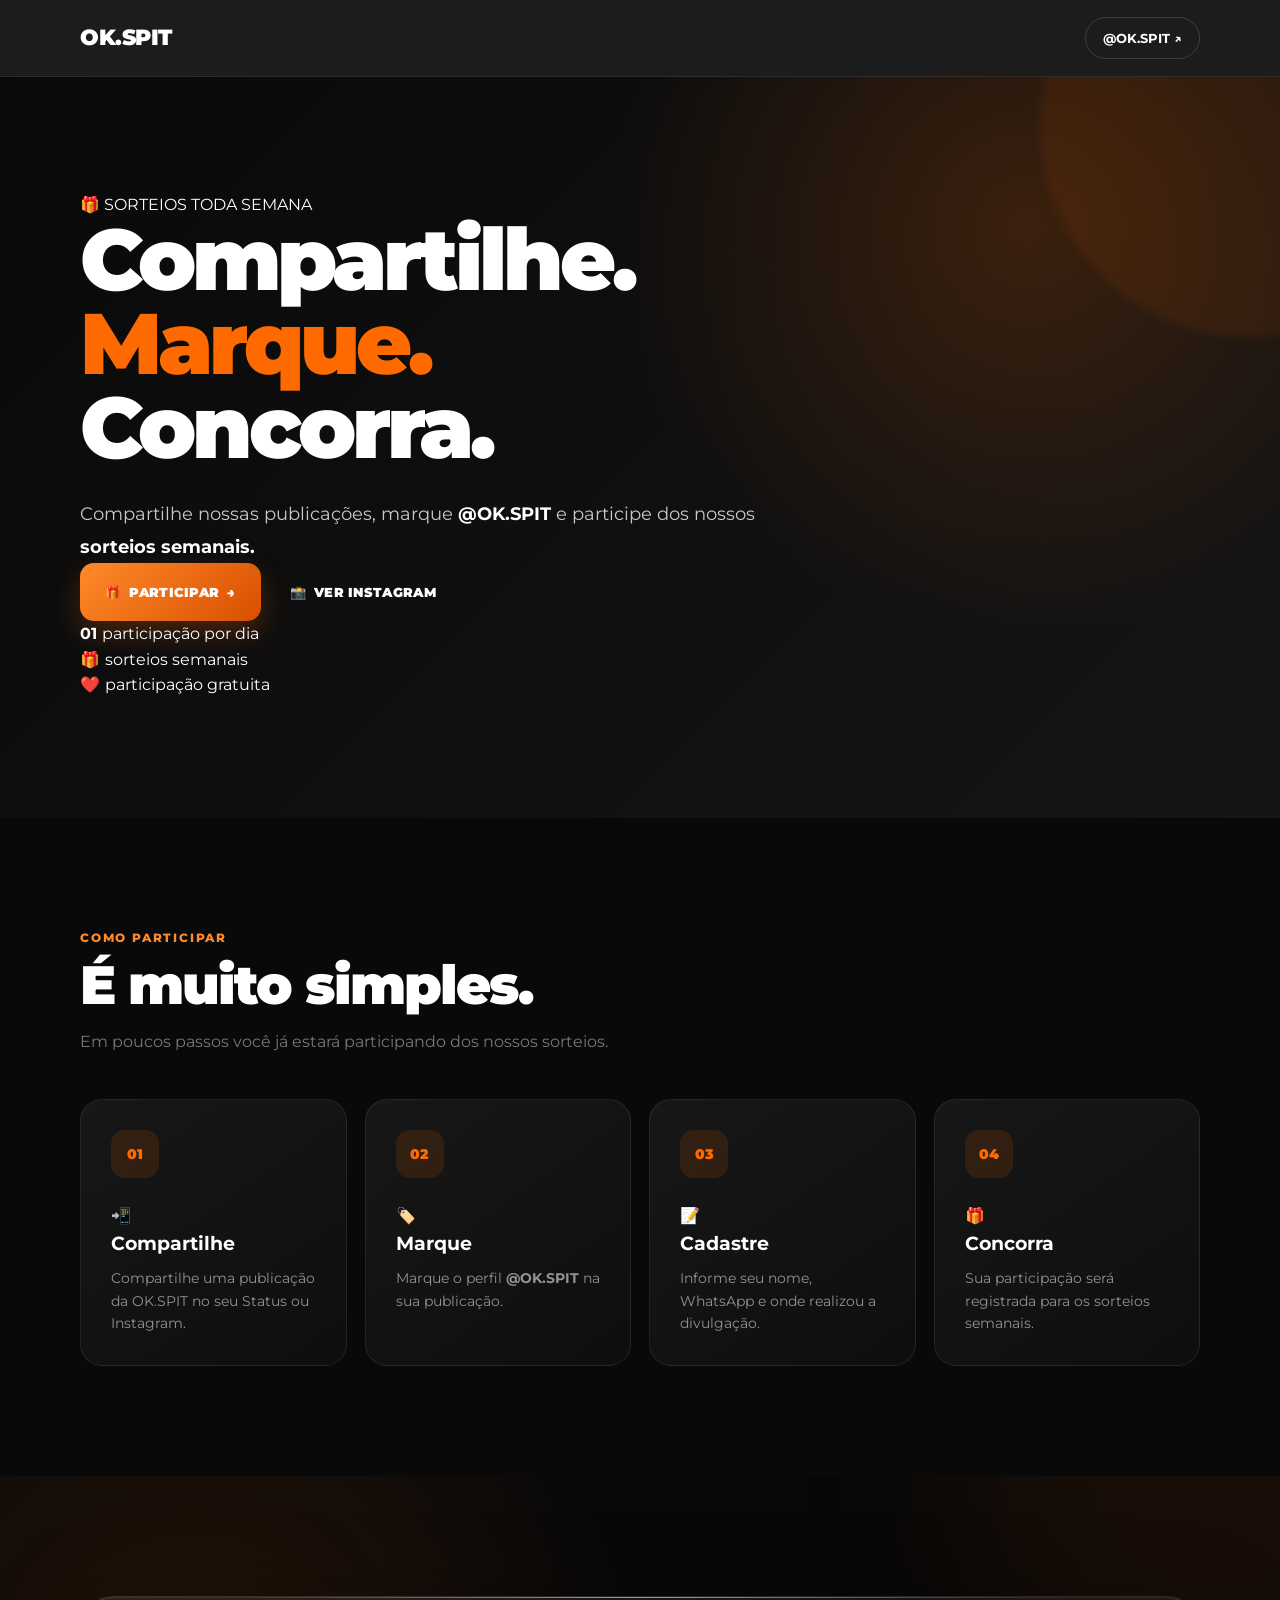
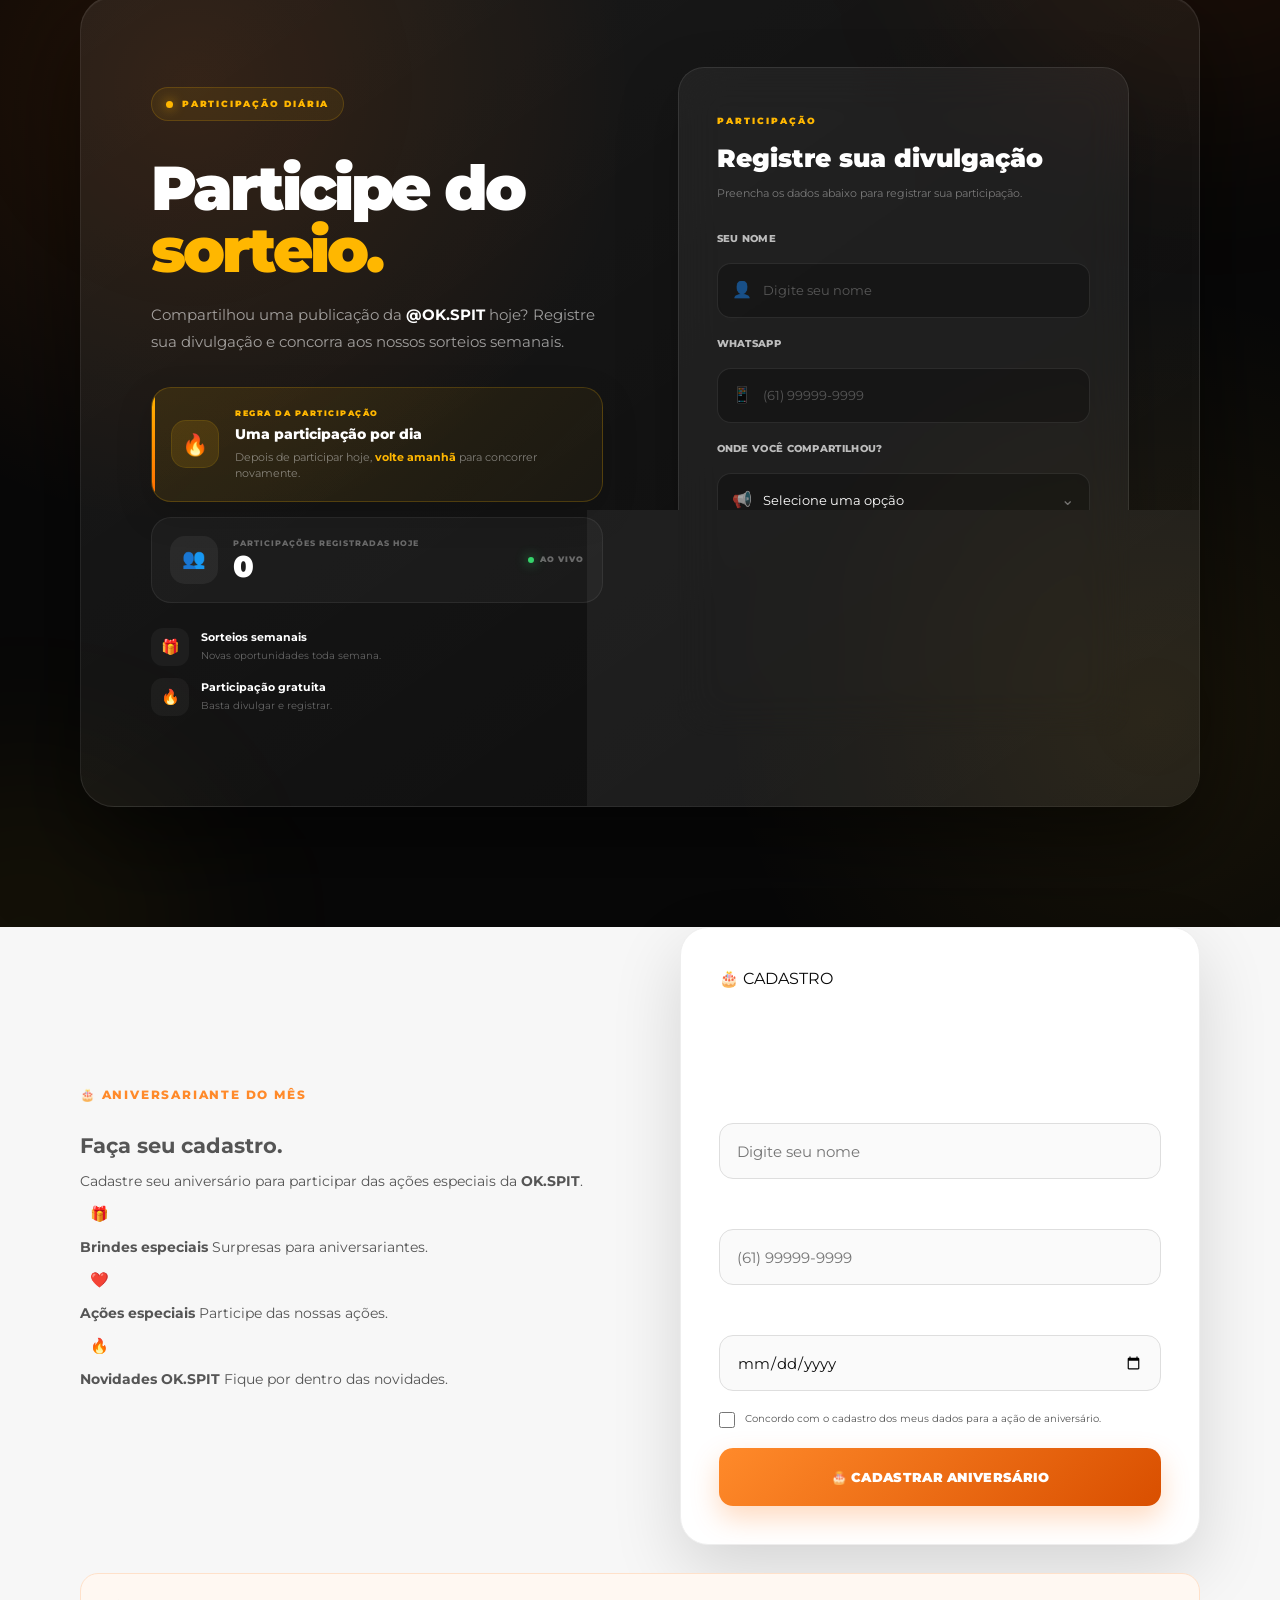
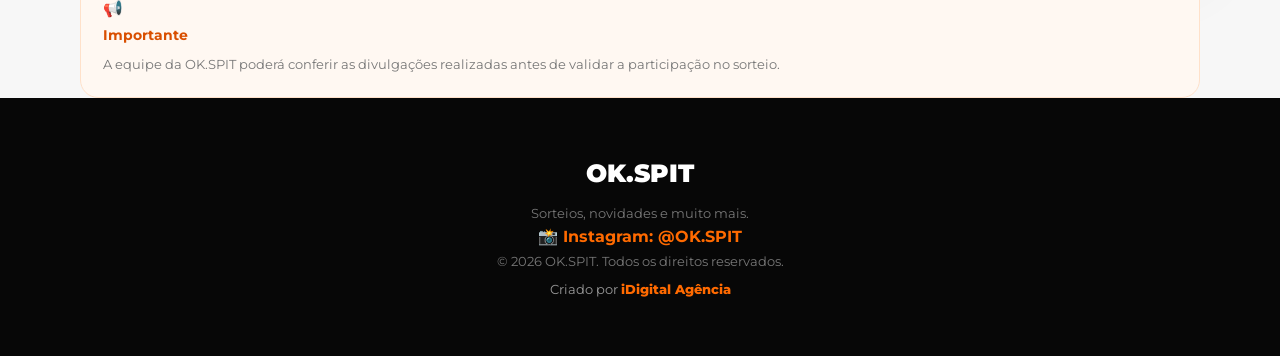
==== index.html @ 7b13c0f3 "Atualização do site OK-SPIT" ====
﻿<!DOCTYPE html>
<html lang="pt-BR">

<head>

    <meta charset="UTF-8">

    <meta
        name="viewport"
        content="width=device-width, initial-scale=1.0"
    >

    <title>OK.SPIT | Sorteios Semanais</title>

    <meta
        name="description"
        content="Compartilhe, marque a OK.SPIT e participe dos nossos sorteios semanais."
    >

    <meta
        name="theme-color"
        content="#ff6a00"
    >

    <!-- ========================================================
         FONTES
    ========================================================= -->

    <link rel="preconnect" href="https://fonts.googleapis.com">

    <link
        rel="preconnect"
        href="https://fonts.gstatic.com"
        crossorigin
    >

    <link
        href="https://fonts.googleapis.com/css2?family=Montserrat:wght@400;500;600;700;800;900&display=swap"
        rel="stylesheet"
    >


    <!-- ========================================================
         CSS
    ========================================================= -->

    <link
        rel="stylesheet"
        href="style.css"
    >

</head>


<body>


<!-- ============================================================
     HEADER
============================================================ -->

<header class="header">

    <div class="container nav">

        <a
            href="#inicio"
            class="logo"
            aria-label="OK.SPIT - Início"
        >

            <img
                src="img/logo-ok-spit.png"
                alt="Logo OK.SPIT"
                onerror="this.style.display='none'"
            >

            <span>
                OK.SPIT
            </span>

        </a>


        <a
            href="https://www.instagram.com/ok.spit/"
            target="_blank"
            rel="noopener noreferrer"
            class="instagram-link"
            aria-label="Instagram da OK.SPIT"
        >

            <span>
                @OK.SPIT
            </span>

            <span aria-hidden="true">
                ↗
            </span>

        </a>

    </div>

</header>



<main id="inicio">


<!-- ============================================================
     HERO
============================================================ -->

<section class="hero">

    <div class="container hero-content">

        <div class="hero-badge">

            <span>
                🎁
            </span>

            SORTEIOS TODA SEMANA

        </div>


        <h1>

            Compartilhe.
            <br>

            <span>Marque.</span>
            <br>

            Concorra.

        </h1>


        <p class="hero-description">

            Compartilhe nossas publicações,
            marque <strong>@OK.SPIT</strong>
            e participe dos nossos
            <strong>sorteios semanais.</strong>

        </p>


        <div class="hero-buttons">

            <a
                href="#participar"
                class="btn btn-primary"
            >

                <span>🎁</span>

                PARTICIPAR

                <span>→</span>

            </a>


            <a
                href="https://www.instagram.com/ok.spit/"
                target="_blank"
                rel="noopener noreferrer"
                class="btn btn-outline"
            >

                <span>📸</span>

                VER INSTAGRAM

            </a>

        </div>


        <!-- MINI INFORMAÇÕES -->

        <div class="hero-info">

            <div>

                <strong>
                    01
                </strong>

                <span>
                    participação
                    por dia
                </span>

            </div>


            <div class="hero-divider"></div>


            <div>

                <strong>
                    🎁
                </strong>

                <span>
                    sorteios
                    semanais
                </span>

            </div>


            <div class="hero-divider"></div>


            <div>

                <strong>
                    ❤️
                </strong>

                <span>
                    participação
                    gratuita
                </span>

            </div>

        </div>

    </div>


    <div
        class="hero-glow hero-glow-one"
        aria-hidden="true"
    ></div>


    <div
        class="hero-glow hero-glow-two"
        aria-hidden="true"
    ></div>

</section>



<!-- ============================================================
     COMO PARTICIPAR
============================================================ -->

<section class="como-section">

    <div class="container">

        <div class="section-heading">

            <span>
                COMO PARTICIPAR
            </span>

            <h2>
                É muito simples.
            </h2>

            <p>
                Em poucos passos você já estará
                participando dos nossos sorteios.
            </p>

        </div>


        <div class="passos">


            <article class="passo">

                <div class="numero">
                    01
                </div>

                <div class="passo-icon">
                    📲
                </div>

                <h3>
                    Compartilhe
                </h3>

                <p>
                    Compartilhe uma publicação da
                    OK.SPIT no seu Status ou Instagram.
                </p>

            </article>



            <article class="passo">

                <div class="numero">
                    02
                </div>

                <div class="passo-icon">
                    🏷️
                </div>

                <h3>
                    Marque
                </h3>

                <p>
                    Marque o perfil
                    <strong>@OK.SPIT</strong>
                    na sua publicação.
                </p>

            </article>



            <article class="passo">

                <div class="numero">
                    03
                </div>

                <div class="passo-icon">
                    📝
                </div>

                <h3>
                    Cadastre
                </h3>

                <p>
                    Informe seu nome, WhatsApp
                    e onde realizou a divulgação.
                </p>

            </article>



            <article class="passo">

                <div class="numero">
                    04
                </div>

                <div class="passo-icon">
                    🎁
                </div>

                <h3>
                    Concorra
                </h3>

                <p>
                    Sua participação será registrada
                    para os sorteios semanais.
                </p>

            </article>

        </div>

    </div>

</section>



<!-- ============================================================
     PARTICIPAÇÃO DIÁRIA
============================================================ -->

<section
    class="participacao-section"
    id="participar"
>

    <div class="container">

        <div class="participacao-card">


            <!-- ==================================================
                 INFORMAÇÕES
            ================================================== -->

            <div class="participacao-info">


                <div class="participacao-badge">

                    <span class="badge-dot"></span>

                    PARTICIPAÇÃO DIÁRIA

                </div>


                <h2>

                    Participe do
                    <span>sorteio.</span>

                </h2>


                <p class="participacao-subtitle">

                    Compartilhou uma publicação da
                    <strong>@OK.SPIT</strong> hoje?

                    Registre sua divulgação e concorra
                    aos nossos sorteios semanais.

                </p>



                <!-- REGRA -->

                <div class="regra-box">

                    <div class="regra-icon">
                        🔥
                    </div>


                    <div class="regra-content">

                        <span class="regra-label">
                            REGRA DA PARTICIPAÇÃO
                        </span>


                        <strong>
                            Uma participação por dia
                        </strong>


                        <p>
                            Depois de participar hoje,
                            <span>volte amanhã</span>
                            para concorrer novamente.
                        </p>

                    </div>

                </div>



                <!-- CONTADOR -->

                <div class="contador-box">

                    <div class="contador-icon">
                        👥
                    </div>


                    <div class="contador-content">

                        <span>
                            PARTICIPAÇÕES REGISTRADAS HOJE
                        </span>


                        <strong id="contadorHoje">
                            0
                        </strong>

                    </div>


                    <div class="contador-live">

                        <span></span>

                        AO VIVO

                    </div>

                </div>



                <!-- BENEFÍCIOS -->

                <div class="participacao-beneficios">


                    <div class="beneficio-item">

                        <div class="beneficio-icon">
                            🎁
                        </div>

                        <div>

                            <strong>
                                Sorteios semanais
                            </strong>

                            <span>
                                Novas oportunidades toda semana.
                            </span>

                        </div>

                    </div>



                    <div class="beneficio-item">

                        <div class="beneficio-icon">
                            🔥
                        </div>

                        <div>

                            <strong>
                                Participação gratuita
                            </strong>

                            <span>
                                Basta divulgar e registrar.
                            </span>

                        </div>

                    </div>


                </div>

            </div>



            <!-- ==================================================
                 FORMULÁRIO
            ================================================== -->

            <form
                id="participacaoForm"
                class="participacao-form"
                autocomplete="on"
            >


                <div class="form-header">

                    <span class="form-label">
                        PARTICIPAÇÃO
                    </span>


                    <h3>
                        Registre sua divulgação
                    </h3>


                    <p>
                        Preencha os dados abaixo para
                        registrar sua participação.
                    </p>

                </div>



                <!-- NOME -->

                <div class="campo">

                    <label for="nome">
                        Seu nome
                    </label>


                    <div class="input-wrapper">

                        <span class="input-icon">
                            👤
                        </span>


                        <input
                            type="text"
                            id="nome"
                            name="nome"
                            placeholder="Digite seu nome"
                            autocomplete="name"
                            required
                        >

                    </div>

                </div>



                <!-- WHATSAPP -->

                <div class="campo">

                    <label for="telefone">
                        WhatsApp
                    </label>


                    <div class="input-wrapper">

                        <span class="input-icon">
                            📱
                        </span>


                        <input
                            type="tel"
                            id="telefone"
                            name="telefone"
                            placeholder="(61) 99999-9999"
                            autocomplete="tel"
                            required
                        >

                    </div>

                </div>



                <!-- PLATAFORMA -->

                <div class="campo">

                    <label for="plataforma">
                        Onde você compartilhou?
                    </label>


                    <div class="input-wrapper select-wrapper">

                        <span class="input-icon">
                            📢
                        </span>


                        <select
                            id="plataforma"
                            name="plataforma"
                            required
                        >

                            <option value="">
                                Selecione uma opção
                            </option>


                            <option value="WhatsApp">
                                📱 WhatsApp
                            </option>


                            <option value="Instagram">
                                📸 Instagram
                            </option>

                        </select>

                    </div>

                </div>



                <!-- CONFIRMAÇÃO -->

                <label class="checkbox">

                    <input
                        type="checkbox"
                        id="confirmacao"
                        name="confirmacao"
                        required
                    >


                    <span>

                        Confirmo que compartilhei uma
                        publicação e marquei
                        <strong>@OK.SPIT</strong>.

                    </span>

                </label>



                <!-- BOTÃO -->

                <button
                    type="submit"
                    class="btn btn-primary btn-full"
                    id="btnParticipar"
                >

                    <span>
                        🎁
                    </span>


                    <span>
                        PARTICIPAR DO SORTEIO
                    </span>


                    <span class="btn-arrow">
                        →
                    </span>

                </button>



                <!-- MENSAGEM -->

                <div
                    id="mensagem"
                    class="mensagem"
                    role="alert"
                    aria-live="polite"
                ></div>



                <!-- SEGURANÇA -->

                <div class="form-security">

                    <span>
                        🔒
                    </span>


                    <p>
                        Seus dados são utilizados apenas
                        para registrar sua participação
                        nas ações da OK.SPIT.
                    </p>

                </div>

            </form>

        </div>

    </div>

</section>



<!-- ============================================================
     ANIVERSARIANTE DO MÊS
============================================================ -->

<section
    class="aniversario-section"
    id="aniversario"
>

    <div class="container aniversario-grid">


        <!-- INFORMAÇÕES -->

        <div class="aniversario-info">


            <span class="eyebrow">
                🎂 ANIVERSARIANTE DO MÊS
            </span>


            <h2>
                Faça seu cadastro.
            </h2>


            <p>

                Cadastre seu aniversário para participar
                das ações especiais da
                <strong>OK.SPIT</strong>.

            </p>



            <div class="beneficios">


                <div class="beneficio">

                    <span class="beneficio-icon">
                        🎁
                    </span>


                    <div>

                        <strong>
                            Brindes especiais
                        </strong>

                        <span>
                            Surpresas para aniversariantes.
                        </span>

                    </div>

                </div>



                <div class="beneficio">

                    <span class="beneficio-icon">
                        ❤️
                    </span>


                    <div>

                        <strong>
                            Ações especiais
                        </strong>

                        <span>
                            Participe das nossas ações.
                        </span>

                    </div>

                </div>



                <div class="beneficio">

                    <span class="beneficio-icon">
                        🔥
                    </span>


                    <div>

                        <strong>
                            Novidades OK.SPIT
                        </strong>

                        <span>
                            Fique por dentro das novidades.
                        </span>

                    </div>

                </div>

            </div>

        </div>



        <!-- FORMULÁRIO -->

        <form
            id="birthdayForm"
            class="birthday-form"
            autocomplete="on"
        >


            <div class="form-header">

                <span>
                    🎂 CADASTRO
                </span>


                <h3>
                    Aniversariante do mês
                </h3>


                <p>
                    Preencha seus dados para participar.
                </p>

            </div>



            <!-- NOME -->

            <div class="campo">

                <label for="nomeAniversario">
                    Seu nome
                </label>


                <input
                    type="text"
                    id="nomeAniversario"
                    name="nomeAniversario"
                    placeholder="Digite seu nome"
                    autocomplete="name"
                    required
                >

            </div>



            <!-- WHATSAPP -->

            <div class="campo">

                <label for="telefoneAniversario">
                    WhatsApp
                </label>


                <input
                    type="tel"
                    id="telefoneAniversario"
                    name="telefoneAniversario"
                    placeholder="(61) 99999-9999"
                    autocomplete="tel"
                    required
                >

            </div>



            <!-- DATA -->

            <div class="campo">

                <label for="nascimento">
                    Data de nascimento
                </label>


                <input
                    type="date"
                    id="nascimento"
                    name="nascimento"
                    required
                >

            </div>



            <!-- CONSENTIMENTO -->

            <label class="checkbox">

                <input
                    type="checkbox"
                    id="consentimentoAniversario"
                    name="consentimentoAniversario"
                    required
                >


                <span>

                    Concordo com o cadastro dos meus
                    dados para a ação de aniversário.

                </span>

            </label>



            <!-- BOTÃO -->

            <button
                type="submit"
                class="btn btn-primary btn-full"
            >

                🎂 CADASTRAR ANIVERSÁRIO

            </button>



            <!-- MENSAGEM -->

            <div
                id="birthdayMessage"
                class="mensagem"
                role="alert"
                aria-live="polite"
            ></div>

        </form>

    </div>

</section>



<!-- ============================================================
     AVISO
============================================================ -->

<section class="aviso-section">

    <div class="container">

        <div class="aviso">


            <div class="aviso-icon">
                📢
            </div>


            <div>

                <strong>
                    Importante
                </strong>


                <p>

                    A equipe da OK.SPIT poderá conferir
                    as divulgações realizadas antes de
                    validar a participação no sorteio.

                </p>

            </div>

        </div>

    </div>

</section>


</main>



<!-- ============================================================
     FOOTER
============================================================ -->

<footer class="footer">

    <div class="container">


        <div class="footer-brand">
            OK.SPIT
        </div>


        <p class="footer-description">
            Sorteios, novidades e muito mais.
        </p>


        <a
            href="https://www.instagram.com/ok.spit/"
            target="_blank"
            rel="noopener noreferrer"
            class="footer-instagram"
        >

            📸 Instagram: @OK.SPIT

        </a>


        <div class="footer-line"></div>


        <div class="copyright">

            <span>
                © 2026 OK.SPIT.
                Todos os direitos reservados.
            </span>


            <span class="created-by">

                Criado por

                <strong>
                    iDigital Agência
                </strong>

            </span>

        </div>

    </div>

</footer>



<!-- ============================================================
     SUPABASE
============================================================ -->

<script
    src="https://cdn.jsdelivr.net/npm/@supabase/supabase-js@2"
></script>

<script src="supabase.js"></script>

<script src="script.js"></script>


</body>

</html>
---- style.css ----
﻿/* ============================================================
   OK.SPIT — PREMIUM DESIGN
   ============================================================ */

@import url('https://fonts.googleapis.com/css2?family=Montserrat:wght@400;500;600;700;800;900&display=swap');

:root {
    --orange: #ff6a00;
    --orange-light: #ff8a2a;
    --orange-dark: #d94f00;

    --black: #090909;
    --black-2: #111111;
    --black-3: #181818;

    --white: #ffffff;
    --gray: #a8a8a8;
    --gray-light: #eeeeee;

    --success: #20c76a;
    --danger: #ef4444;

    --radius: 24px;
    --shadow: 0 25px 70px rgba(0, 0, 0, .14);
    --transition: .3s ease;
}

* {
    margin: 0;
    padding: 0;
    box-sizing: border-box;
}

html {
    scroll-behavior: smooth;
}

body {
    font-family: 'Montserrat', sans-serif;
    background: #f7f7f7;
    color: var(--black);
    line-height: 1.6;
}

button,
input,
select {
    font-family: inherit;
}

button {
    cursor: pointer;
}

a {
    text-decoration: none;
    color: inherit;
}

.container {
    width: min(1120px, calc(100% - 40px));
    margin: auto;
}

/* ============================================================
   HEADER
   ============================================================ */

.header {
    position: sticky;
    top: 0;
    z-index: 1000;

    background: rgba(9, 9, 9, .92);
    backdrop-filter: blur(18px);

    border-bottom: 1px solid rgba(255,255,255,.08);
}

.nav {
    min-height: 76px;

    display: flex;
    align-items: center;
    justify-content: space-between;
}

.logo {
    display: flex;
    align-items: center;
    gap: 10px;

    color: white;

    font-size: 22px;
    font-weight: 900;
    letter-spacing: -.5px;
}

.logo img {
    width: 42px;
    height: 42px;
    object-fit: contain;
}

.instagram-link {
    color: white;

    font-size: 13px;
    font-weight: 700;

    padding: 10px 17px;

    border: 1px solid rgba(255,255,255,.15);
    border-radius: 50px;

    transition: var(--transition);
}

.instagram-link:hover {
    background: var(--orange);
    border-color: var(--orange);
    transform: translateY(-2px);
}

/* ============================================================
   HERO
   ============================================================ */

.hero {
    position: relative;

    padding: 115px 0 120px;

    background:
        radial-gradient(
            circle at 80% 20%,
            rgba(255,106,0,.18),
            transparent 35%
        ),
        linear-gradient(
            135deg,
            #090909,
            #151515
        );

    color: white;

    overflow: hidden;
}

.hero::before {
    content: "";

    position: absolute;

    width: 420px;
    height: 420px;

    right: -180px;
    top: -160px;

    background: var(--orange);

    opacity: .08;

    border-radius: 50%;

    filter: blur(5px);
}

.hero .container {
    position: relative;
    z-index: 2;
}

.eyebrow {
    display: inline-flex;

    align-items: center;
    gap: 8px;

    color: var(--orange-light);

    font-size: 12px;
    font-weight: 800;

    letter-spacing: 1.8px;

    text-transform: uppercase;

    margin-bottom: 18px;
}

.hero h1 {
    max-width: 760px;

    font-size: clamp(48px, 7vw, 86px);

    line-height: .98;

    letter-spacing: -4px;

    font-weight: 900;

    margin-bottom: 28px;
}

.hero h1 span {
    color: var(--orange);
}

.hero p {
    max-width: 680px;

    color: #c8c8c8;

    font-size: 18px;

    line-height: 1.8;
}

.hero strong {
    color: white;
}

/* ============================================================
   SEÇÕES
   ============================================================ */

section {
    position: relative;
}

.divulgacao-section {
    padding: 100px 0;
}

.section-heading {
    margin-bottom: 45px;
}

.section-heading > span {
    display: block;

    color: var(--orange);

    font-size: 12px;
    font-weight: 800;

    letter-spacing: 1.8px;

    text-transform: uppercase;

    margin-bottom: 10px;
}

.section-heading h2 {
    font-size: clamp(34px, 5vw, 54px);

    line-height: 1.05;

    letter-spacing: -2px;

    font-weight: 900;

    margin-bottom: 15px;
}

.section-heading p {
    color: #777;

    max-width: 600px;

    font-size: 16px;
}

.center {
    text-align: center;
}

.center p {
    margin-inline: auto;
}

/* ============================================================
   CARD PARTICIPAÇÃO
   ============================================================ */

.participacao-card {
    background: white;

    border-radius: 30px;

    padding: 42px;

    box-shadow: var(--shadow);

    border: 1px solid #eeeeee;
}

.participacao-card h3 {
    font-size: 24px;

    font-weight: 800;

    margin-bottom: 8px;
}

.participacao-card > p {
    color: #777;

    margin-bottom: 30px;
}

/* ============================================================
   FORMULÁRIO
   ============================================================ */

.form-grid {
    display: grid;

    grid-template-columns: repeat(2, 1fr);

    gap: 20px;
}

.campo {
    display: flex;
    flex-direction: column;

    gap: 8px;
}

.campo-full {
    grid-column: 1 / -1;
}

.campo label {
    font-size: 12px;

    font-weight: 800;

    color: #444;

    text-transform: uppercase;

    letter-spacing: .7px;
}

.campo input,
.campo select {
    width: 100%;

    height: 56px;

    border: 1px solid #dedede;

    border-radius: 14px;

    padding: 0 17px;

    outline: none;

    background: #fafafa;

    color: #111;

    font-size: 15px;

    transition: var(--transition);
}

.campo input:focus,
.campo select:focus {
    border-color: var(--orange);

    background: white;

    box-shadow:
        0 0 0 4px rgba(255,106,0,.10);
}

/* ============================================================
   CHECKBOX
   ============================================================ */

.consentimento {
    display: flex;

    align-items: flex-start;

    gap: 12px;

    margin: 24px 0;

    color: #666;

    font-size: 13px;

    line-height: 1.6;

    cursor: pointer;
}

.consentimento input {
    width: 18px;
    height: 18px;

    accent-color: var(--orange);

    flex-shrink: 0;
}

/* ============================================================
   BOTÕES
   ============================================================ */

.btn {
    min-height: 58px;

    border: none;

    border-radius: 14px;

    padding: 0 25px;

    font-size: 13px;

    font-weight: 900;

    letter-spacing: .3px;

    transition: var(--transition);

    display: inline-flex;

    align-items: center;

    justify-content: center;

    gap: 8px;
}

.btn-primary {
    background:
        linear-gradient(
            135deg,
            var(--orange-light),
            var(--orange-dark)
        );

    color: white;

    box-shadow:
        0 12px 28px rgba(255,106,0,.25);
}

.btn-primary:hover {
    transform: translateY(-3px);

    box-shadow:
        0 18px 35px rgba(255,106,0,.32);
}

.btn-full {
    width: 100%;
}

/* ============================================================
   MENSAGENS
   ============================================================ */

.mensagem,
.form-message {
    margin-top: 18px;

    padding: 15px 18px;

    border-radius: 14px;

    font-size: 13px;

    font-weight: 700;

    display: none;
}

.mensagem.info,
.form-message.info {
    display: block;

    background: #fff5ec;

    color: var(--orange-dark);

    border: 1px solid #ffd9bd;
}

.mensagem.sucesso,
.form-message.sucesso {
    display: block;

    background: #ecfff4;

    color: #128349;

    border: 1px solid #b9efd0;
}

.mensagem.erro,
.form-message.erro {
    display: block;

    background: #fff0f0;

    color: #c53030;

    border: 1px solid #ffc8c8;
}

/* ============================================================
   COMO PARTICIPAR
   ============================================================ */

.como-section {
    padding: 110px 0;

    background: var(--black);

    color: white;
}

.como-section .section-heading > span {
    color: var(--orange-light);
}

.como-section .section-heading h2 {
    color: white;
}

.passos {
    display: grid;

    grid-template-columns:
        repeat(4, 1fr);

    gap: 18px;
}

.passo {
    position: relative;

    padding: 30px;

    min-height: 230px;

    border-radius: 22px;

    background:
        linear-gradient(
            145deg,
            #171717,
            #0e0e0e
        );

    border: 1px solid rgba(255,255,255,.08);

    transition: var(--transition);
}

.passo:hover {
    transform: translateY(-8px);

    border-color:
        rgba(255,106,0,.45);
}

.numero {
    width: 48px;
    height: 48px;

    display: flex;

    align-items: center;
    justify-content: center;

    border-radius: 14px;

    background: rgba(255,106,0,.12);

    color: var(--orange);

    font-size: 14px;

    font-weight: 900;

    margin-bottom: 25px;
}

.passo h3 {
    font-size: 19px;

    margin-bottom: 8px;
}

.passo p {
    color: #929292;

    font-size: 14px;
}

/* ============================================================
   ANIVERSÁRIO
   ============================================================ */

.aniversario {
    padding: 110px 0;

    background:
        radial-gradient(
            circle at 10% 20%,
            rgba(255,106,0,.10),
            transparent 35%
        ),
        #f7f7f7;
}

.aniversario-grid {
    display: grid;

    grid-template-columns:
        1fr 1fr;

    gap: 80px;

    align-items: center;
}

.aniversario-text h2 {
    font-size: clamp(38px, 5vw, 60px);

    line-height: 1;

    letter-spacing: -2px;

    font-weight: 900;

    margin-bottom: 20px;
}

.aniversario-text > p {
    color: #666;

    font-size: 16px;

    line-height: 1.8;

    max-width: 520px;
}

.aniversario-text strong {
    color: var(--orange-dark);
}

.aniversario-destaque {
    display: flex;

    align-items: center;

    gap: 18px;

    margin: 30px 0;

    padding: 22px;

    border-radius: 20px;

    background: white;

    border: 1px solid #eeeeee;

    box-shadow: 0 15px 40px rgba(0,0,0,.06);

    font-size: 30px;
}

.aniversario-destaque strong {
    display: block;

    color: #111;

    font-size: 15px;
}

.aniversario-destaque span {
    display: block;

    color: #888;

    font-size: 13px;

    margin-top: 4px;
}

.aniversario-info {
    color: #555;

    font-size: 14px;

    line-height: 2;
}

/* ============================================================
   FORMULÁRIO ANIVERSÁRIO
   ============================================================ */

.birthday-form {
    background: white;

    padding: 38px;

    border-radius: 28px;

    box-shadow: var(--shadow);

    border: 1px solid #eeeeee;
}

.form-title {
    margin-bottom: 28px;
}

.form-title span {
    color: var(--orange);

    font-size: 11px;

    font-weight: 900;

    letter-spacing: 1.5px;
}

.form-title h3 {
    font-size: 27px;

    font-weight: 900;

    margin: 6px 0;
}

.form-title p {
    color: #888;

    font-size: 13px;
}

/* ============================================================
   AVISO
   ============================================================ */

.aviso {
    margin-top: 28px;

    padding: 22px;

    border-radius: 18px;

    background: #fff8f2;

    border: 1px solid #ffe1ca;
}

.aviso strong {
    color: var(--orange-dark);

    font-size: 14px;
}

.aviso p {
    margin-top: 7px;

    color: #777;

    font-size: 13px;
}

/* ============================================================
   RODAPÉ
   ============================================================ */

.footer {
    padding: 55px 0;

    background: #070707;

    color: white;

    text-align: center;
}

.footer-brand {
    font-size: 25px;

    font-weight: 900;

    margin-bottom: 10px;
}

.footer p {
    color: #777;

    font-size: 13px;
}

.footer a {
    color: var(--orange);

    font-weight: 700;
}

/* ============================================================
   RESPONSIVO
   ============================================================ */

@media (max-width: 900px) {

    .passos {
        grid-template-columns:
            repeat(2, 1fr);
    }

    .aniversario-grid {
        grid-template-columns: 1fr;

        gap: 45px;
    }

}

@media (max-width: 650px) {

    .container {
        width: min(
            100% - 28px,
            560px
        );
    }

    .nav {
        min-height: 68px;
    }

    .instagram-link {
        font-size: 11px;

        padding: 8px 12px;
    }

    .hero {
        padding: 80px 0 85px;
    }

    .hero h1 {
        font-size: 50px;

        letter-spacing: -2.5px;
    }

    .hero p {
        font-size: 15px;
    }

    .divulgacao-section,
    .aniversario,
    .como-section {
        padding: 75px 0;
    }

    .section-heading {
        margin-bottom: 30px;
    }

    .participacao-card,
    .birthday-form {
        padding: 25px;

        border-radius: 22px;
    }

    .form-grid {
        grid-template-columns: 1fr;
    }

    .campo-full {
        grid-column: auto;
    }

    .passos {
        grid-template-columns: 1fr;
    }

    .passo {
        min-height: auto;
    }

    .aniversario-text h2 {
        font-size: 42px;
    }

}

@media (max-width: 420px) {

    .hero h1 {
        font-size: 43px;
    }

    .logo {
        font-size: 19px;
    }

    .logo img {
        width: 36px;
        height: 36px;
    }

    .participacao-card,
    .birthday-form {
        padding: 20px;
    }

}

.copyright {
    text-align: center;
    color: #777;
    font-size: 13px;
    line-height: 1.8;
}

.created-by {
    display: block;
    margin-top: 5px;
    color: #999;
}

.created-by strong {
    color: #ff6a00;
    font-weight: 800;
}

/* ============================================================
   INFORMAÇÕES — PARTICIPAÇÃO
============================================================ */

.participacao-info {
    max-width: 560px;
}

.participacao-info h2 {
    margin: 14px 0 16px;
}

.participacao-descricao {
    color: #aaa;
    font-size: 16px;
    line-height: 1.75;
    max-width: 500px;
}

.participacao-descricao strong {
    color: #fff;
}


/* ============================================================
   REGRA — 1 PARTICIPAÇÃO POR DIA
============================================================ */

.regra-box {
    position: relative;

    display: flex;
    align-items: flex-start;

    gap: 16px;

    margin-top: 32px;
    padding: 20px;

    border-radius: 20px;

    background:
        linear-gradient(
            135deg,
            rgba(245,196,0,.12),
            rgba(245,196,0,.035)
        );

    border: 1px solid rgba(245,196,0,.22);

    box-shadow:
        0 12px 35px rgba(0,0,0,.18);

    overflow: hidden;
}


/* brilho lateral */

.regra-box::before {
    content: "";

    position: absolute;

    left: 0;
    top: 0;
    bottom: 0;

    width: 4px;

    background: #f5c400;
}


/* ícone */

.regra-icon {
    width: 48px;
    height: 48px;

    flex-shrink: 0;

    display: flex;
    align-items: center;
    justify-content: center;

    border-radius: 15px;

    background: rgba(245,196,0,.14);

    font-size: 21px;

    box-shadow:
        inset 0 0 0 1px rgba(245,196,0,.12);
}


/* conteúdo */

.regra-content {
    display: flex;
    flex-direction: column;

    gap: 4px;
}

.regra-label {
    font-size: 9px;
    font-weight: 900;

    letter-spacing: 1.8px;

    color: #f5c400;
}

.regra-content strong {
    color: #fff;

    font-size: 17px;
    font-weight: 800;
}

.regra-content p {
    margin: 3px 0 0;

    color: #999;

    font-size: 12px;
    line-height: 1.6;
}

.regra-content p span {
    color: #d0d0d0;
}


/* ============================================================
   DESTAQUE
============================================================ */

.participacao-destaque {
    display: flex;
    align-items: center;

    gap: 14px;

    margin-top: 15px;

    padding: 16px 18px;

    border-radius: 18px;

    background: rgba(255,255,255,.035);

    border: 1px solid rgba(255,255,255,.07);
}

.destaque-icon {
    width: 42px;
    height: 42px;

    flex-shrink: 0;

    display: flex;
    align-items: center;
    justify-content: center;

    border-radius: 13px;

    background: rgba(255,255,255,.06);

    font-size: 18px;
}

.participacao-destaque > div:last-child {
    display: flex;
    flex-direction: column;

    gap: 3px;
}

.participacao-destaque strong {
    color: #fff;

    font-size: 13px;
}

.participacao-destaque span {
    color: #888;

    font-size: 11px;

    line-height: 1.5;
}


/* ============================================================
   MOBILE
============================================================ */

@media (max-width: 600px) {

    .participacao-info {
        max-width: 100%;
    }

    .participacao-descricao {
        font-size: 14px;
    }

    .regra-box {
        padding: 17px;

        gap: 13px;
    }

    .regra-icon {
        width: 43px;
        height: 43px;

        border-radius: 13px;
    }

    .regra-content strong {
        font-size: 15px;
    }

    .regra-content p {
        font-size: 11px;
    }

    .participacao-destaque {
        padding: 14px;
    }

}

/* ============================================================
   PARTICIPAÇÃO DIÁRIA — PREMIUM
============================================================ */

.participacao-section {
    position: relative;
    padding: 120px 0;

    background:
        radial-gradient(
            circle at 15% 20%,
            rgba(255, 106, 0, .12),
            transparent 32%
        ),
        radial-gradient(
            circle at 90% 80%,
            rgba(255, 183, 0, .07),
            transparent 30%
        ),
        #080808;

    overflow: hidden;
}


/* brilho decorativo */

.participacao-section::before {
    content: "";

    position: absolute;

    width: 500px;
    height: 500px;

    top: -250px;
    right: -180px;

    border-radius: 50%;

    background: rgba(255, 106, 0, .07);

    filter: blur(90px);

    pointer-events: none;
}


.participacao-section::after {
    content: "";

    position: absolute;

    width: 350px;
    height: 350px;

    bottom: -180px;
    left: -150px;

    border-radius: 50%;

    background: rgba(255, 183, 0, .05);

    filter: blur(80px);

    pointer-events: none;
}



/* ============================================================
   CARD PRINCIPAL
============================================================ */

.participacao-card {

    position: relative;
    z-index: 2;

    display: grid;

    grid-template-columns: 1fr 1fr;

    gap: 75px;

    align-items: center;

    padding: 70px;

    border-radius: 34px;

    background:
        linear-gradient(
            145deg,
            rgba(255,255,255,.075),
            rgba(255,255,255,.025)
        );

    border: 1px solid rgba(255,255,255,.09);

    box-shadow:
        0 35px 100px rgba(0,0,0,.55),
        inset 0 1px 0 rgba(255,255,255,.05);

    overflow: hidden;
}


/* linha dourada superior */

.participacao-card::before {

    content: "";

    position: absolute;

    top: 0;
    left: 12%;
    right: 12%;

    height: 1px;

    background:
        linear-gradient(
            90deg,
            transparent,
            rgba(255,183,0,.8),
            transparent
        );
}



/* ============================================================
   INFORMAÇÕES
============================================================ */

.participacao-info {
    position: relative;
    z-index: 2;
}


.participacao-badge {

    display: inline-flex;

    align-items: center;

    gap: 9px;

    padding: 9px 14px;

    margin-bottom: 22px;

    border-radius: 50px;

    background:
        rgba(255,183,0,.08);

    border: 1px solid
        rgba(255,183,0,.18);

    color: #ffb700;

    font-size: 9px;

    font-weight: 900;

    letter-spacing: 1.8px;
}


.badge-dot {

    width: 7px;
    height: 7px;

    border-radius: 50%;

    background: #ffb700;

    box-shadow:
        0 0 12px rgba(255,183,0,.8);

    animation: pulseDot 1.8s infinite;
}


@keyframes pulseDot {

    0%, 100% {
        opacity: 1;
        transform: scale(1);
    }

    50% {
        opacity: .45;
        transform: scale(.75);
    }

}



.participacao-info h2 {

    max-width: 500px;

    margin-bottom: 20px;

    color: #fff;

    font-size: clamp(
        42px,
        5vw,
        62px
    );

    line-height: 1;

    letter-spacing: -3px;

    font-weight: 900;
}


.participacao-info h2 span {

    color: #ffb700;

}



.participacao-subtitle {

    max-width: 520px;

    margin-bottom: 30px;

    color:
        rgba(255,255,255,.58);

    font-size: 15px;

    line-height: 1.8;
}


.participacao-subtitle strong {

    color: #fff;

}



/* ============================================================
   REGRA
============================================================ */

.regra-box {

    position: relative;

    display: flex;

    align-items: center;

    gap: 16px;

    padding: 19px;

    margin-bottom: 15px;

    border-radius: 20px;

    background:
        linear-gradient(
            135deg,
            rgba(255,183,0,.11),
            rgba(255,183,0,.035)
        );

    border: 1px solid
        rgba(255,183,0,.20);

    overflow: hidden;
}


.regra-box::before {

    content: "";

    position: absolute;

    left: 0;
    top: 0;
    bottom: 0;

    width: 3px;

    background:
        linear-gradient(
            180deg,
            #ffb700,
            #ff6a00
        );
}


.regra-icon {

    width: 48px;
    height: 48px;

    flex-shrink: 0;

    display: flex;

    align-items: center;
    justify-content: center;

    border-radius: 15px;

    background:
        rgba(255,183,0,.12);

    font-size: 21px;
}


.regra-content {

    display: flex;

    flex-direction: column;

    gap: 3px;
}


.regra-label {

    color: #ffb700;

    font-size: 8px;

    font-weight: 900;

    letter-spacing: 1.5px;
}


.regra-content strong {

    color: #fff;

    font-size: 14px;

    font-weight: 800;
}


.regra-content p {

    margin: 0;

    color:
        rgba(255,255,255,.43);

    font-size: 11px;

    line-height: 1.5;
}


.regra-content p span {

    color: #ffb700;

    font-weight: 700;
}



/* ============================================================
   CONTADOR
============================================================ */

.contador-box {

    display: flex;

    align-items: center;

    gap: 15px;

    padding: 18px;

    margin-bottom: 25px;

    border-radius: 20px;

    background:
        rgba(255,255,255,.035);

    border: 1px solid
        rgba(255,255,255,.07);
}


.contador-icon {

    width: 48px;
    height: 48px;

    flex-shrink: 0;

    display: flex;

    align-items: center;
    justify-content: center;

    border-radius: 15px;

    background:
        rgba(255,255,255,.06);

    font-size: 19px;
}


.contador-content {

    display: flex;

    flex-direction: column;

    gap: 3px;

    flex: 1;
}


.contador-content span {

    color:
        rgba(255,255,255,.35);

    font-size: 8px;

    font-weight: 800;

    letter-spacing: 1px;
}


.contador-content strong {

    color: #fff;

    font-size: 30px;

    line-height: 1;

    font-weight: 900;
}


.contador-live {

    display: flex;

    align-items: center;

    gap: 6px;

    color:
        rgba(255,255,255,.35);

    font-size: 8px;

    font-weight: 900;

    letter-spacing: 1px;
}


.contador-live span {

    width: 6px;
    height: 6px;

    border-radius: 50%;

    background: #35d46b;

    box-shadow:
        0 0 12px rgba(53,212,107,.9);
}



/* ============================================================
   BENEFÍCIOS
============================================================ */

.participacao-beneficios {

    display: grid;

    gap: 12px;
}


.beneficio-item {

    display: flex;

    align-items: center;

    gap: 12px;
}


.beneficio-icon {

    width: 38px;
    height: 38px;

    flex-shrink: 0;

    display: flex;

    align-items: center;
    justify-content: center;

    border-radius: 12px;

    background:
        rgba(255,255,255,.045);

    font-size: 15px;
}


.beneficio-item div:last-child {

    display: flex;

    flex-direction: column;

    gap: 2px;
}


.beneficio-item strong {

    color: #fff;

    font-size: 11px;
}


.beneficio-item span {

    color:
        rgba(255,255,255,.35);

    font-size: 10px;
}



/* ============================================================
   FORMULÁRIO
============================================================ */

.participacao-form {

    position: relative;

    z-index: 3;

    padding: 38px;

    border-radius: 26px;

    background:
        rgba(255,255,255,.055);

    border: 1px solid
        rgba(255,255,255,.09);

    box-shadow:
        0 25px 60px rgba(0,0,0,.25);

    backdrop-filter: blur(22px);
}


.form-header {

    margin-bottom: 28px;
}


.form-label {

    color: #ffb700;

    font-size: 9px;

    font-weight: 900;

    letter-spacing: 2px;
}


.form-header h3 {

    margin: 7px 0;

    color: #fff;

    font-size: 25px;

    font-weight: 900;
}


.form-header p {

    margin: 0;

    color:
        rgba(255,255,255,.4);

    font-size: 11px;
}



/* ============================================================
   CAMPOS
============================================================ */

.campo {

    margin-bottom: 18px;
}


.campo label {

    display: block;

    margin-bottom: 8px;

    color:
        rgba(255,255,255,.7);

    font-size: 10px;

    font-weight: 800;

    letter-spacing: .3px;
}


.input-wrapper {

    position: relative;
}


.input-icon {

    position: absolute;

    left: 15px;
    top: 50%;

    transform:
        translateY(-50%);

    opacity: .6;

    pointer-events: none;

    z-index: 2;
}


.input-wrapper input,
.input-wrapper select {

    width: 100%;

    height: 55px;

    padding:
        0 16px 0 45px;

    border-radius: 14px;

    border: 1px solid
        rgba(255,255,255,.09);

    outline: none;

    background:
        rgba(0,0,0,.28);

    color: #fff;

    font-size: 13px;

    transition:
        border .25s,
        box-shadow .25s,
        background .25s;
}


.input-wrapper input::placeholder {

    color:
        rgba(255,255,255,.28);
}


.input-wrapper input:focus,
.input-wrapper select:focus {

    border-color:
        rgba(255,183,0,.7);

    background:
        rgba(0,0,0,.4);

    box-shadow:
        0 0 0 3px
        rgba(255,183,0,.08);
}


.input-wrapper select {

    appearance: none;

    cursor: pointer;
}


.input-wrapper select option {

    background: #151515;

    color: #fff;
}


.select-wrapper::after {

    content: "⌄";

    position: absolute;

    right: 16px;
    top: 50%;

    transform:
        translateY(-50%);

    color:
        rgba(255,255,255,.4);

    pointer-events: none;
}



/* ============================================================
   CHECKBOX
============================================================ */

.checkbox {

    display: flex;

    align-items: flex-start;

    gap: 10px;

    margin: 20px 0;

    color:
        rgba(255,255,255,.48);

    font-size: 10px;

    line-height: 1.55;

    cursor: pointer;
}


.checkbox input {

    width: 16px;
    height: 16px;

    flex-shrink: 0;

    margin-top: 1px;

    accent-color: #ffb700;
}


.checkbox strong {

    color: #fff;
}



/* ============================================================
   BOTÃO
============================================================ */

#btnParticipar {

    min-height: 58px;

    display: flex;

    align-items: center;

    justify-content: center;

    gap: 10px;

    border-radius: 15px;

    border: 0;

    font-size: 11px;

    font-weight: 900;

    letter-spacing: .5px;

    background:
        linear-gradient(
            135deg,
            #ffb700,
            #ff6a00
        );

    box-shadow:
        0 15px 35px
        rgba(255,106,0,.20);

    transition:
        transform .25s,
        box-shadow .25s;
}


#btnParticipar:hover {

    transform:
        translateY(-3px);

    box-shadow:
        0 20px 45px
        rgba(255,106,0,.32);
}


#btnParticipar:active {

    transform:
        translateY(0);
}


.btn-arrow {

    font-size: 18px;

    transition:
        transform .25s;
}


#btnParticipar:hover .btn-arrow {

    transform:
        translateX(4px);
}



/* ============================================================
   SEGURANÇA
============================================================ */

.form-security {

    display: flex;

    align-items: flex-start;

    gap: 9px;

    margin-top: 18px;

    padding-top: 16px;

    border-top:
        1px solid
        rgba(255,255,255,.06);
}


.form-security span {

    font-size: 12px;
}


.form-security p {

    margin: 0;

    color:
        rgba(255,255,255,.28);

    font-size: 8px;

    line-height: 1.5;
}



/* ============================================================
   MENSAGEM
============================================================ */

.participacao-form .mensagem {

    margin-top: 15px;

    padding: 13px 15px;

    border-radius: 12px;

    font-size: 11px;

    font-weight: 700;

    display: none;
}


.participacao-form .mensagem.sucesso {

    display: block;

    color: #5ee58c;

    background:
        rgba(32,199,106,.08);

    border:
        1px solid
        rgba(32,199,106,.18);
}


.participacao-form .mensagem.erro {

    display: block;

    color: #ff8585;

    background:
        rgba(239,68,68,.08);

    border:
        1px solid
        rgba(239,68,68,.18);
}


.participacao-form .mensagem.info {

    display: block;

    color: #ffca55;

    background:
        rgba(255,183,0,.08);

    border:
        1px solid
        rgba(255,183,0,.18);
}



/* ============================================================
   RESPONSIVO
============================================================ */

@media (max-width: 950px) {

    .participacao-card {

        grid-template-columns: 1fr;

        gap: 45px;

        padding: 50px 40px;
    }

}


@media (max-width: 600px) {

    .participacao-section {

        padding: 75px 0;
    }


    .participacao-card {

        padding: 28px 18px;

        border-radius: 25px;

        gap: 35px;
    }


    .participacao-info h2 {

        font-size: 42px;

        letter-spacing: -2px;
    }


    .participacao-subtitle {

        font-size: 13px;

        line-height: 1.7;
    }


    .regra-box {

        align-items: flex-start;

        padding: 16px;

        gap: 12px;
    }


    .regra-icon {

        width: 42px;
        height: 42px;

        font-size: 18px;
    }


    .regra-content strong {

        font-size: 13px;
    }


    .contador-box {

        padding: 16px;
    }


    .contador-live {

        display: none;
    }


    .participacao-form {

        padding: 23px 17px;

        border-radius: 20px;
    }


    .form-header h3 {

        font-size: 22px;
    }


    .input-wrapper input,
    .input-wrapper select {

        height: 53px;
    }

}


@media (max-width: 380px) {

    .participacao-info h2 {

        font-size: 37px;
    }


    .participacao-card {

        padding: 24px 15px;
    }


    .participacao-form {

        padding: 20px 14px;
    }

}

/* ============================================================
   CHECKBOX — FORMULÁRIO DE ANIVERSÁRIO
============================================================ */

.birthday-form .checkbox,
.birthday-form .consentimento {
    color: #555 !important;
    background: transparent;
}

.birthday-form .checkbox label,
.birthday-form .consentimento label {
    color: #555 !important;
}

.birthday-form .checkbox strong,
.birthday-form .consentimento strong {
    color: #222 !important;
}

.birthday-form .checkbox input,
.birthday-form .consentimento input {
    accent-color: #ff6a00;
    flex-shrink: 0;
}

/* Texto normal dentro do checkbox */
.birthday-form .checkbox span,
.birthday-form .consentimento span {
    color: #555 !important;
}
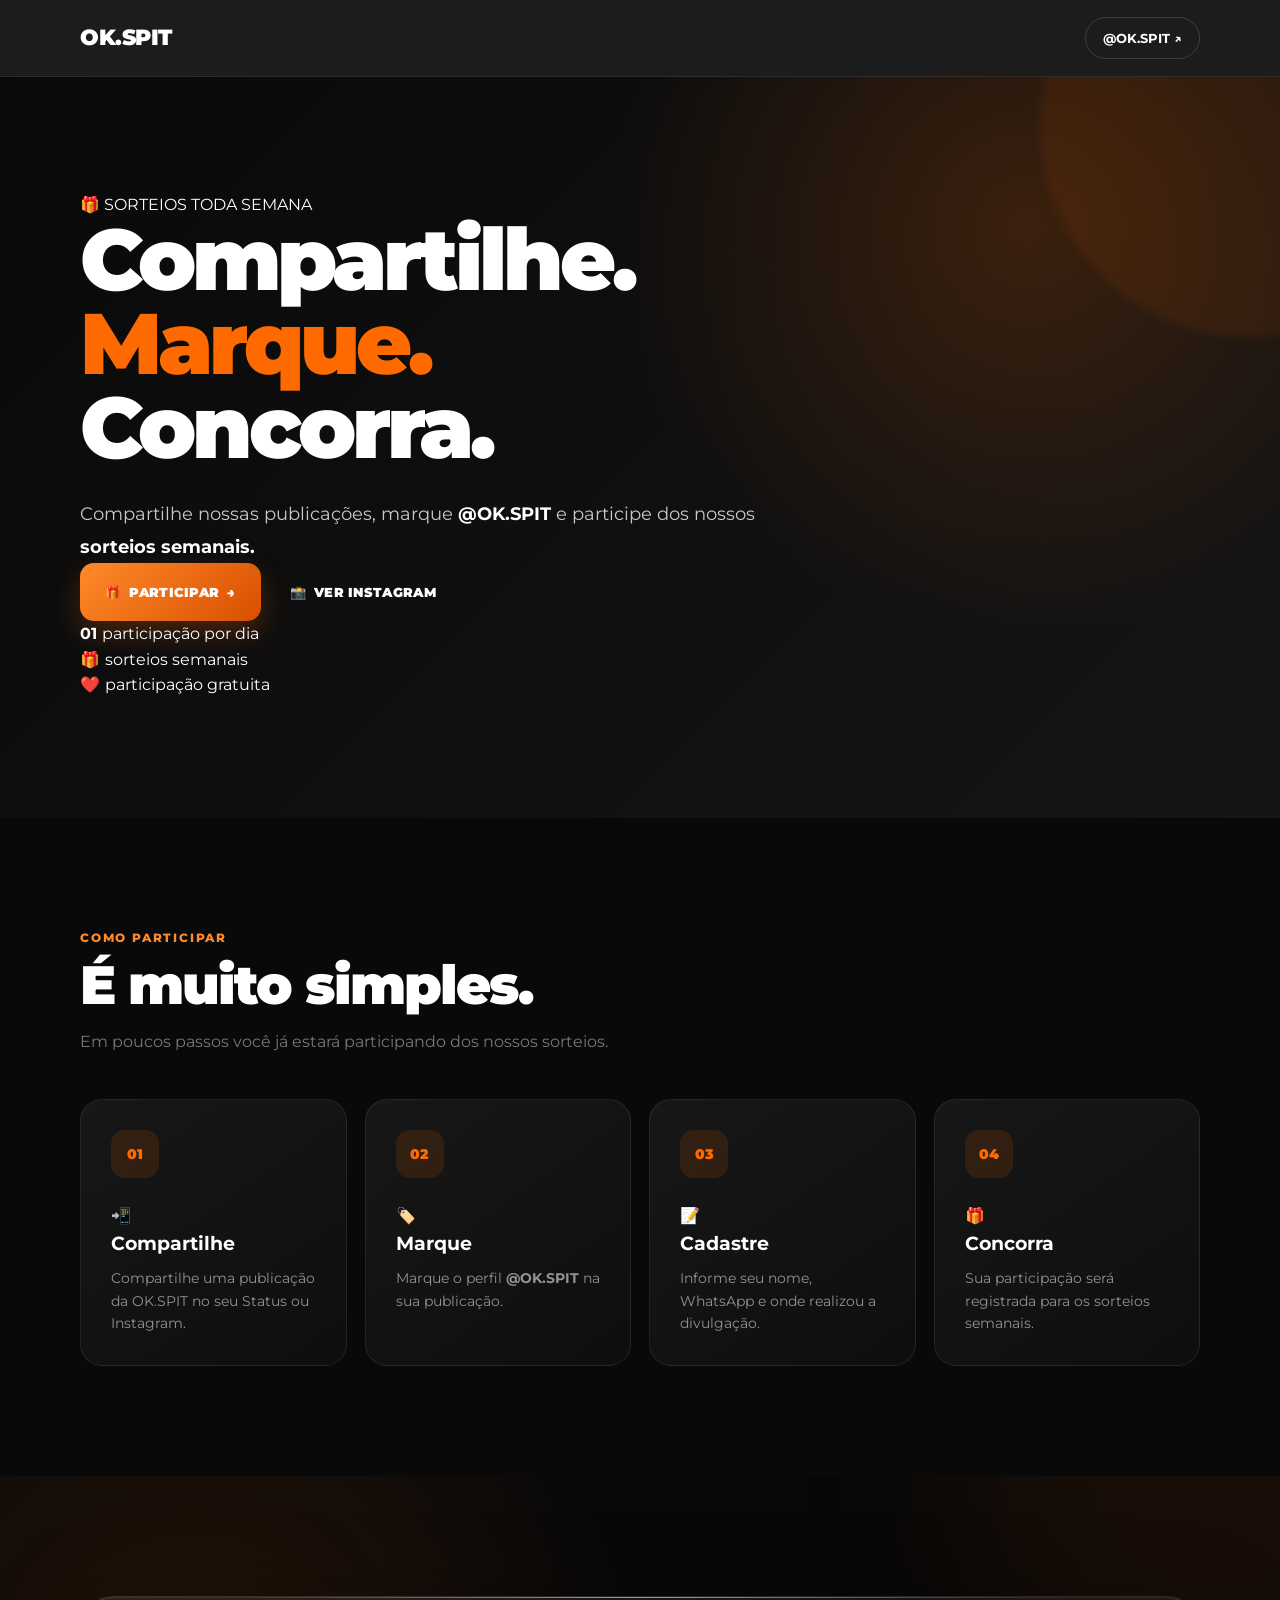
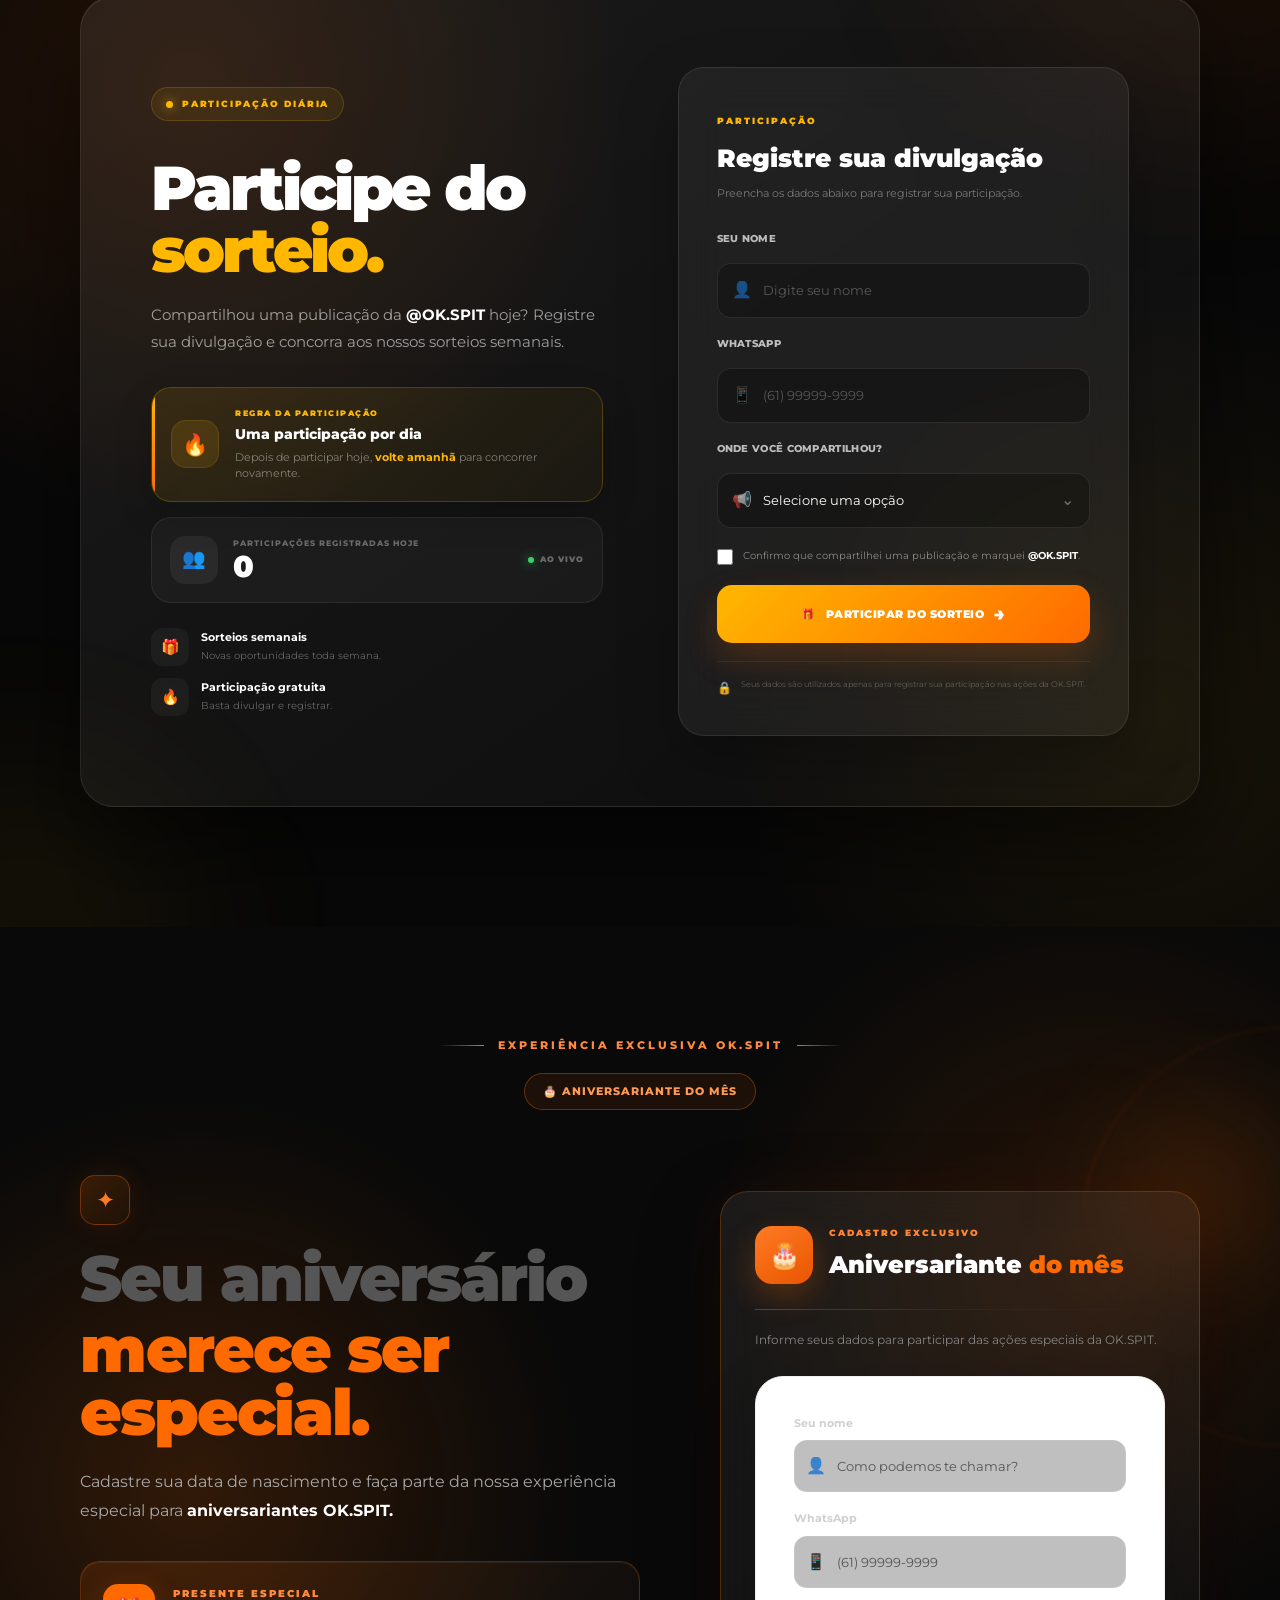
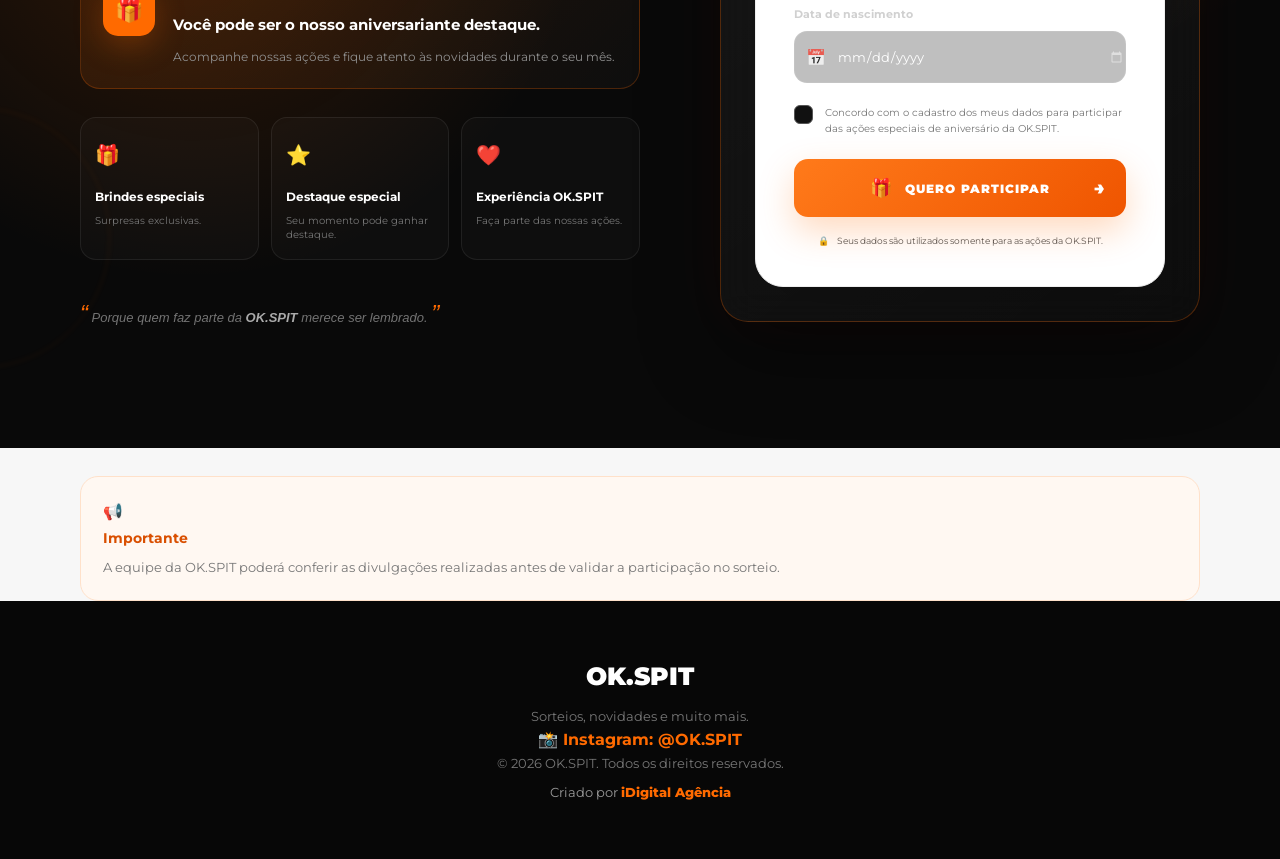
==== commit 6ba8745c: "Atualiza painel administrativo e aniversariantes" ====
--- a/index.html
+++ b/index.html
@@ -781,7 +781,7 @@
 
 
 <!-- ============================================================
-     ANIVERSARIANTE DO MÊS
+     ANIVERSARIANTE DO MÊS — PREMIUM
 ============================================================ -->
 
 <section
@@ -789,254 +789,376 @@
     id="aniversario"
 >
 
-    <div class="container aniversario-grid">
-
-
-        <!-- INFORMAÇÕES -->
-
-        <div class="aniversario-info">
-
-
-            <span class="eyebrow">
+    <div class="aniversario-bg-circle aniversario-circle-one"></div>
+    <div class="aniversario-bg-circle aniversario-circle-two"></div>
+
+    <div class="container">
+
+        <!-- TOPO -->
+        <div class="aniversario-top">
+
+            <div class="aniversario-label">
+                <span class="label-line"></span>
+
+                <span>EXPERIÊNCIA EXCLUSIVA OK.SPIT</span>
+
+                <span class="label-line"></span>
+            </div>
+
+            <div class="aniversario-mini-badge">
                 🎂 ANIVERSARIANTE DO MÊS
-            </span>
-
-
-            <h2>
-                Faça seu cadastro.
-            </h2>
-
-
-            <p>
-
-                Cadastre seu aniversário para participar
-                das ações especiais da
-                <strong>OK.SPIT</strong>.
-
-            </p>
-
-
-
-            <div class="beneficios">
-
-
-                <div class="beneficio">
-
-                    <span class="beneficio-icon">
+            </div>
+
+        </div>
+
+
+        <div class="aniversario-grid">
+
+
+            <!-- ==================================================
+                 LADO ESQUERDO
+            ================================================== -->
+
+            <div class="aniversario-info">
+
+
+                <div class="aniversario-crown">
+                    ✦
+                </div>
+
+
+                <h2>
+
+                    Seu aniversário
+                    <span>merece ser especial.</span>
+
+                </h2>
+
+
+                <p class="aniversario-description">
+
+                    Cadastre sua data de nascimento e faça parte
+                    da nossa experiência especial para
+                    <strong>aniversariantes OK.SPIT.</strong>
+
+                </p>
+
+
+                <!-- DESTAQUE -->
+                <div class="aniversario-highlight">
+
+                    <div class="highlight-icon">
                         🎁
-                    </span>
+                    </div>
+
+                    <div class="highlight-content">
+
+                        <span>
+                            PRESENTE ESPECIAL
+                        </span>
+
+                        <strong>
+                            Você pode ser o nosso
+                            aniversariante destaque.
+                        </strong>
+
+                        <p>
+                            Acompanhe nossas ações e fique atento
+                            às novidades durante o seu mês.
+                        </p>
+
+                    </div>
+
+                </div>
+
+
+                <!-- BENEFÍCIOS -->
+                <div class="aniversario-beneficios">
+
+
+                    <div class="aniversario-beneficio">
+
+                        <div class="beneficio-premium-icon">
+                            🎁
+                        </div>
+
+                        <div>
+                            <strong>
+                                Brindes especiais
+                            </strong>
+
+                            <span>
+                                Surpresas exclusivas.
+                            </span>
+                        </div>
+
+                    </div>
+
+
+                    <div class="aniversario-beneficio">
+
+                        <div class="beneficio-premium-icon">
+                            ⭐
+                        </div>
+
+                        <div>
+                            <strong>
+                                Destaque especial
+                            </strong>
+
+                            <span>
+                                Seu momento pode ganhar destaque.
+                            </span>
+                        </div>
+
+                    </div>
+
+
+                    <div class="aniversario-beneficio">
+
+                        <div class="beneficio-premium-icon">
+                            ❤️
+                        </div>
+
+                        <div>
+                            <strong>
+                                Experiência OK.SPIT
+                            </strong>
+
+                            <span>
+                                Faça parte das nossas ações.
+                            </span>
+                        </div>
+
+                    </div>
+
+
+                </div>
+
+
+                <div class="aniversario-frase">
+
+                    <span>“</span>
+
+                    Porque quem faz parte da
+                    <strong>OK.SPIT</strong>
+                    merece ser lembrado.
+
+                    <span>”</span>
+
+                </div>
+
+            </div>
+
+
+
+            <!-- ==================================================
+                 FORMULÁRIO PREMIUM
+            ================================================== -->
+
+            <div class="birthday-card">
+
+
+                <div class="birthday-card-glow"></div>
+
+
+                <div class="birthday-card-header">
+
+
+                    <div class="birthday-icon-box">
+                        🎂
+                    </div>
 
 
                     <div>
 
-                        <strong>
-                            Brindes especiais
-                        </strong>
+                        <span class="birthday-form-label">
+                            CADASTRO EXCLUSIVO
+                        </span>
+
+                        <h3>
+                            Aniversariante
+                            <span>do mês</span>
+                        </h3>
+
+                    </div>
+
+                </div>
+
+
+                <div class="birthday-divider"></div>
+
+
+                <p class="birthday-card-description">
+
+                    Informe seus dados para participar
+                    das ações especiais da OK.SPIT.
+
+                </p>
+
+
+                <form
+                    id="birthdayForm"
+                    class="birthday-form"
+                    autocomplete="on"
+                >
+
+
+                    <!-- NOME -->
+                    <div class="birthday-field">
+
+                        <label for="nomeAniversario">
+                            Seu nome
+                        </label>
+
+                        <div class="birthday-input">
+
+                            <span>
+                                👤
+                            </span>
+
+                            <input
+                                type="text"
+                                id="nomeAniversario"
+                                name="nomeAniversario"
+                                placeholder="Como podemos te chamar?"
+                                autocomplete="name"
+                                required
+                            >
+
+                        </div>
+
+                    </div>
+
+
+                    <!-- WHATSAPP -->
+                    <div class="birthday-field">
+
+                        <label for="telefoneAniversario">
+                            WhatsApp
+                        </label>
+
+                        <div class="birthday-input">
+
+                            <span>
+                                📱
+                            </span>
+
+                            <input
+                                type="tel"
+                                id="telefoneAniversario"
+                                name="telefoneAniversario"
+                                placeholder="(61) 99999-9999"
+                                autocomplete="tel"
+                                required
+                            >
+
+                        </div>
+
+                    </div>
+
+
+                    <!-- DATA -->
+                    <div class="birthday-field">
+
+                        <label for="nascimento">
+                            Data de nascimento
+                        </label>
+
+                        <div class="birthday-input">
+
+                            <span>
+                                📅
+                            </span>
+
+                            <input
+                                type="date"
+                                id="nascimento"
+                                name="nascimento"
+                                required
+                            >
+
+                        </div>
+
+                    </div>
+
+
+                    <!-- CONSENTIMENTO -->
+                    <label class="birthday-checkbox">
+
+                        <input
+                            type="checkbox"
+                            id="consentimentoAniversario"
+                            name="consentimentoAniversario"
+                            required
+                        >
+
+                        <span class="birthday-checkmark"></span>
+
+                        <span class="birthday-checkbox-text">
+
+                            Concordo com o cadastro dos meus dados
+                            para participar das ações especiais
+                            de aniversário da OK.SPIT.
+
+                        </span>
+
+                    </label>
+
+
+                    <!-- BOTÃO -->
+                    <button
+                        type="submit"
+                        class="birthday-submit"
+                    >
+
+                        <span class="submit-gift">
+                            🎁
+                        </span>
 
                         <span>
-                            Surpresas para aniversariantes.
+                            QUERO PARTICIPAR
                         </span>
 
-                    </div>
-
-                </div>
-
-
-
-                <div class="beneficio">
-
-                    <span class="beneficio-icon">
-                        ❤️
-                    </span>
-
-
-                    <div>
-
-                        <strong>
-                            Ações especiais
-                        </strong>
+                        <span class="submit-arrow">
+                            →
+                        </span>
+
+                    </button>
+
+
+                    <!-- MENSAGEM -->
+                    <div
+                        id="birthdayMessage"
+                        class="mensagem"
+                        role="alert"
+                        aria-live="polite"
+                    ></div>
+
+
+                    <!-- SEGURANÇA -->
+                    <div class="birthday-security">
 
                         <span>
-                            Participe das nossas ações.
+                            🔒
                         </span>
 
-                    </div>
-
-                </div>
-
-
-
-                <div class="beneficio">
-
-                    <span class="beneficio-icon">
-                        🔥
-                    </span>
-
-
-                    <div>
-
-                        <strong>
-                            Novidades OK.SPIT
-                        </strong>
-
                         <span>
-                            Fique por dentro das novidades.
+                            Seus dados são utilizados somente
+                            para as ações da OK.SPIT.
                         </span>
 
                     </div>
 
-                </div>
+                </form>
 
             </div>
 
         </div>
 
-
-
-        <!-- FORMULÁRIO -->
-
-        <form
-            id="birthdayForm"
-            class="birthday-form"
-            autocomplete="on"
-        >
-
-
-            <div class="form-header">
-
-                <span>
-                    🎂 CADASTRO
-                </span>
-
-
-                <h3>
-                    Aniversariante do mês
-                </h3>
-
-
-                <p>
-                    Preencha seus dados para participar.
-                </p>
-
-            </div>
-
-
-
-            <!-- NOME -->
-
-            <div class="campo">
-
-                <label for="nomeAniversario">
-                    Seu nome
-                </label>
-
-
-                <input
-                    type="text"
-                    id="nomeAniversario"
-                    name="nomeAniversario"
-                    placeholder="Digite seu nome"
-                    autocomplete="name"
-                    required
-                >
-
-            </div>
-
-
-
-            <!-- WHATSAPP -->
-
-            <div class="campo">
-
-                <label for="telefoneAniversario">
-                    WhatsApp
-                </label>
-
-
-                <input
-                    type="tel"
-                    id="telefoneAniversario"
-                    name="telefoneAniversario"
-                    placeholder="(61) 99999-9999"
-                    autocomplete="tel"
-                    required
-                >
-
-            </div>
-
-
-
-            <!-- DATA -->
-
-            <div class="campo">
-
-                <label for="nascimento">
-                    Data de nascimento
-                </label>
-
-
-                <input
-                    type="date"
-                    id="nascimento"
-                    name="nascimento"
-                    required
-                >
-
-            </div>
-
-
-
-            <!-- CONSENTIMENTO -->
-
-            <label class="checkbox">
-
-                <input
-                    type="checkbox"
-                    id="consentimentoAniversario"
-                    name="consentimentoAniversario"
-                    required
-                >
-
-
-                <span>
-
-                    Concordo com o cadastro dos meus
-                    dados para a ação de aniversário.
-
-                </span>
-
-            </label>
-
-
-
-            <!-- BOTÃO -->
-
-            <button
-                type="submit"
-                class="btn btn-primary btn-full"
-            >
-
-                🎂 CADASTRAR ANIVERSÁRIO
-
-            </button>
-
-
-
-            <!-- MENSAGEM -->
-
-            <div
-                id="birthdayMessage"
-                class="mensagem"
-                role="alert"
-                aria-live="polite"
-            ></div>
-
-        </form>
-
     </div>
 
 </section>
-
 
 
 <!-- ============================================================
--- a/style.css
+++ b/style.css
@@ -2338,33 +2338,976 @@
 }
 
 /* ============================================================
-   CHECKBOX — FORMULÁRIO DE ANIVERSÁRIO
+   ANIVERSARIANTE DO MÊS — PREMIUM
 ============================================================ */
 
-.birthday-form .checkbox,
-.birthday-form .consentimento {
-    color: #555 !important;
+.aniversario-section {
+    position: relative;
+    overflow: hidden;
+    padding: 110px 0;
+    background:
+        radial-gradient(
+            circle at 15% 50%,
+            rgba(255, 106, 0, 0.16),
+            transparent 32%
+        ),
+        radial-gradient(
+            circle at 85% 30%,
+            rgba(255, 106, 0, 0.12),
+            transparent 28%
+        ),
+        #090909;
+    color: #fff;
+}
+
+
+/* CÍRCULOS DECORATIVOS */
+
+.aniversario-bg-circle {
+    position: absolute;
+    border-radius: 50%;
+    pointer-events: none;
+    filter: blur(2px);
+}
+
+.aniversario-circle-one {
+    width: 420px;
+    height: 420px;
+    right: -220px;
+    top: 100px;
+    border: 1px solid rgba(255, 106, 0, 0.18);
+}
+
+.aniversario-circle-two {
+    width: 260px;
+    height: 260px;
+    left: -150px;
+    bottom: 80px;
+    border: 1px solid rgba(255, 106, 0, 0.12);
+}
+
+
+/* TOPO */
+
+.aniversario-top {
+    position: relative;
+    z-index: 2;
+    text-align: center;
+    margin-bottom: 65px;
+}
+
+.aniversario-label {
+    display: flex;
+    align-items: center;
+    justify-content: center;
+    gap: 14px;
+    margin-bottom: 18px;
+}
+
+.aniversario-label span:not(.label-line) {
+    font-size: 11px;
+    font-weight: 800;
+    letter-spacing: 3px;
+    color: #ff8a3d;
+}
+
+.label-line {
+    width: 45px;
+    height: 1px;
+    background: linear-gradient(
+        90deg,
+        transparent,
+        #ff6a00
+    );
+}
+
+.label-line:last-child {
+    background: linear-gradient(
+        90deg,
+        #ff6a00,
+        transparent
+    );
+}
+
+.aniversario-mini-badge {
+    display: inline-flex;
+    align-items: center;
+    gap: 8px;
+    padding: 9px 18px;
+    border: 1px solid rgba(255, 106, 0, 0.35);
+    border-radius: 100px;
+    background: rgba(255, 106, 0, 0.08);
+    color: #ff9a52;
+    font-size: 11px;
+    font-weight: 800;
+    letter-spacing: 1px;
+}
+
+
+/* GRID */
+
+.aniversario-grid {
+    position: relative;
+    z-index: 2;
+    display: grid;
+    grid-template-columns: 1fr 480px;
+    gap: 80px;
+    align-items: center;
+}
+
+
+/* LADO ESQUERDO */
+
+.aniversario-info {
+    max-width: 620px;
+}
+
+.aniversario-crown {
+    width: 50px;
+    height: 50px;
+    display: flex;
+    align-items: center;
+    justify-content: center;
+    margin-bottom: 22px;
+    border-radius: 15px;
+    border: 1px solid rgba(255, 106, 0, 0.35);
+    background: linear-gradient(
+        145deg,
+        rgba(255, 106, 0, 0.18),
+        rgba(255, 106, 0, 0.04)
+    );
+    color: #ff7a20;
+    font-size: 23px;
+    box-shadow:
+        0 0 30px rgba(255, 106, 0, 0.10);
+}
+
+.aniversario-info h2 {
+    margin: 0;
+    font-size: clamp(42px, 5vw, 68px);
+    line-height: 0.98;
+    letter-spacing: -2px;
+    font-weight: 900;
+}
+
+.aniversario-info h2 span {
+    display: block;
+    color: #ff6a00;
+    margin-top: 8px;
+}
+
+.aniversario-description {
+    max-width: 560px;
+    margin: 25px 0 35px;
+    color: #a8a8a8;
+    font-size: 16px;
+    line-height: 1.8;
+}
+
+.aniversario-description strong {
+    color: #fff;
+}
+
+
+/* HIGHLIGHT */
+
+.aniversario-highlight {
+    position: relative;
+    display: flex;
+    gap: 18px;
+    padding: 22px;
+    margin-bottom: 28px;
+    border: 1px solid rgba(255, 106, 0, 0.24);
+    border-radius: 20px;
+    background:
+        linear-gradient(
+            135deg,
+            rgba(255, 106, 0, 0.13),
+            rgba(255, 255, 255, 0.025)
+        );
+    box-shadow:
+        inset 0 1px 0 rgba(255,255,255,0.05);
+}
+
+.highlight-icon {
+    flex-shrink: 0;
+    width: 52px;
+    height: 52px;
+    display: flex;
+    align-items: center;
+    justify-content: center;
+    border-radius: 15px;
+    background: #ff6a00;
+    font-size: 23px;
+    box-shadow:
+        0 10px 30px rgba(255, 106, 0, 0.25);
+}
+
+.highlight-content span {
+    display: block;
+    margin-bottom: 6px;
+    color: #ff8a3d;
+    font-size: 10px;
+    font-weight: 900;
+    letter-spacing: 2px;
+}
+
+.highlight-content strong {
+    display: block;
+    margin-bottom: 7px;
+    color: #fff;
+    font-size: 15px;
+}
+
+.highlight-content p {
+    margin: 0;
+    color: #909090;
+    font-size: 12px;
+    line-height: 1.6;
+}
+
+
+/* BENEFÍCIOS */
+
+.aniversario-beneficios {
+    display: grid;
+    grid-template-columns: repeat(3, 1fr);
+    gap: 12px;
+}
+
+.aniversario-beneficio {
+    padding: 17px 14px;
+    border: 1px solid rgba(255,255,255,0.07);
+    border-radius: 16px;
+    background: rgba(255,255,255,0.025);
+    transition: 0.3s ease;
+}
+
+.aniversario-beneficio:hover {
+    transform: translateY(-4px);
+    border-color: rgba(255,106,0,0.3);
+    background: rgba(255,106,0,0.06);
+}
+
+.beneficio-premium-icon {
+    margin-bottom: 10px;
+    font-size: 20px;
+}
+
+.aniversario-beneficio strong {
+    display: block;
+    margin-bottom: 5px;
+    font-size: 12px;
+    color: #fff;
+}
+
+.aniversario-beneficio span {
+    display: block;
+    color: #777;
+    font-size: 10px;
+    line-height: 1.4;
+}
+
+
+/* FRASE */
+
+.aniversario-frase {
+    margin-top: 30px;
+    color: #737373;
+    font-size: 13px;
+    font-style: italic;
+}
+
+.aniversario-frase span {
+    color: #ff6a00;
+    font-size: 24px;
+}
+
+.aniversario-frase strong {
+    color: #aaa;
+}
+
+
+/* ============================================================
+   CARD DO FORMULÁRIO
+============================================================ */
+
+.birthday-card {
+    position: relative;
+    padding: 34px;
+    border: 1px solid rgba(255, 106, 0, 0.28);
+    border-radius: 28px;
+    background:
+        linear-gradient(
+            145deg,
+            rgba(255,255,255,0.07),
+            rgba(255,255,255,0.025)
+        );
+    box-shadow:
+        0 30px 80px rgba(0,0,0,0.45),
+        0 0 60px rgba(255,106,0,0.07);
+    backdrop-filter: blur(18px);
+}
+
+.birthday-card-glow {
+    position: absolute;
+    width: 160px;
+    height: 160px;
+    right: -80px;
+    top: -80px;
+    border-radius: 50%;
+    background: rgba(255,106,0,0.14);
+    filter: blur(55px);
+    pointer-events: none;
+}
+
+.birthday-card-header {
+    position: relative;
+    display: flex;
+    align-items: center;
+    gap: 16px;
+}
+
+.birthday-icon-box {
+    width: 58px;
+    height: 58px;
+    flex-shrink: 0;
+    display: flex;
+    align-items: center;
+    justify-content: center;
+    border-radius: 17px;
+    background: linear-gradient(
+        145deg,
+        #ff7b24,
+        #e95500
+    );
+    font-size: 25px;
+    box-shadow:
+        0 12px 30px rgba(255,106,0,0.25);
+}
+
+.birthday-form-label {
+    display: block;
+    margin-bottom: 5px;
+    color: #ff8535;
+    font-size: 9px;
+    font-weight: 900;
+    letter-spacing: 2px;
+}
+
+.birthday-card-header h3 {
+    margin: 0;
+    font-size: 24px;
+    font-weight: 900;
+}
+
+.birthday-card-header h3 span {
+    color: #ff6a00;
+}
+
+.birthday-divider {
+    height: 1px;
+    margin: 25px 0 20px;
+    background: linear-gradient(
+        90deg,
+        rgba(255,106,0,0.4),
+        rgba(255,255,255,0.04),
+        transparent
+    );
+}
+
+.birthday-card-description {
+    margin: 0 0 25px;
+    color: #858585;
+    font-size: 12px;
+    line-height: 1.7;
+}
+
+
+/* CAMPOS */
+
+.birthday-field {
+    margin-bottom: 18px;
+}
+
+.birthday-field label {
+    display: block;
+    margin-bottom: 8px;
+    color: #d0d0d0;
+    font-size: 11px;
+    font-weight: 700;
+}
+
+.birthday-input {
+    display: flex;
+    align-items: center;
+    min-height: 52px;
+    border: 1px solid rgba(255,255,255,0.08);
+    border-radius: 13px;
+    background: rgba(0,0,0,0.25);
+    transition: 0.3s ease;
+}
+
+.birthday-input:focus-within {
+    border-color: #ff6a00;
+    box-shadow:
+        0 0 0 3px rgba(255,106,0,0.08);
+}
+
+.birthday-input span {
+    width: 48px;
+    text-align: center;
+    font-size: 16px;
+    opacity: 0.8;
+}
+
+.birthday-input input {
+    width: 100%;
+    height: 50px;
+    border: 0;
+    outline: 0;
     background: transparent;
-}
-
-.birthday-form .checkbox label,
-.birthday-form .consentimento label {
-    color: #555 !important;
-}
-
-.birthday-form .checkbox strong,
-.birthday-form .consentimento strong {
-    color: #222 !important;
-}
-
-.birthday-form .checkbox input,
-.birthday-form .consentimento input {
-    accent-color: #ff6a00;
+    color: #fff;
+    font-family: inherit;
+    font-size: 13px;
+}
+
+.birthday-input input::placeholder {
+    color: #555;
+}
+
+.birthday-input input::-webkit-calendar-picker-indicator {
+    filter: invert(1);
+    opacity: 0.5;
+}
+
+
+/* CHECKBOX */
+
+.birthday-checkbox {
+    position: relative;
+    display: flex;
+    align-items: flex-start;
+    gap: 12px;
+    margin: 22px 0;
+    cursor: pointer;
+}
+
+.birthday-checkbox input {
+    position: absolute;
+    opacity: 0;
+}
+
+.birthday-checkmark {
+    position: relative;
     flex-shrink: 0;
-}
-
-/* Texto normal dentro do checkbox */
-.birthday-form .checkbox span,
-.birthday-form .consentimento span {
-    color: #555 !important;
+    width: 19px;
+    height: 19px;
+    border: 1px solid #555;
+    border-radius: 6px;
+    background: #111;
+    transition: 0.25s ease;
+}
+
+.birthday-checkbox input:checked + .birthday-checkmark {
+    border-color: #ff6a00;
+    background: #ff6a00;
+}
+
+.birthday-checkbox input:checked + .birthday-checkmark::after {
+    content: "✓";
+    position: absolute;
+    left: 4px;
+    top: 0px;
+    color: #fff;
+    font-size: 13px;
+    font-weight: 900;
+}
+
+.birthday-checkbox-text {
+    color: #777;
+    font-size: 10px;
+    line-height: 1.6;
+}
+
+
+/* BOTÃO */
+
+.birthday-submit {
+    position: relative;
+    width: 100%;
+    min-height: 58px;
+    display: flex;
+    align-items: center;
+    justify-content: center;
+    gap: 12px;
+    overflow: hidden;
+    border: 0;
+    border-radius: 14px;
+    background: linear-gradient(
+        135deg,
+        #ff7a1a,
+        #ef5500
+    );
+    color: #fff;
+    font-family: inherit;
+    font-size: 12px;
+    font-weight: 900;
+    letter-spacing: 1px;
+    cursor: pointer;
+    box-shadow:
+        0 14px 35px rgba(255,106,0,0.25);
+    transition: 0.3s ease;
+}
+
+.birthday-submit:hover {
+    transform: translateY(-3px);
+    box-shadow:
+        0 18px 40px rgba(255,106,0,0.35);
+}
+
+.submit-gift {
+    font-size: 18px;
+}
+
+.submit-arrow {
+    position: absolute;
+    right: 20px;
+    font-size: 18px;
+}
+
+
+/* SEGURANÇA */
+
+.birthday-security {
+    display: flex;
+    align-items: center;
+    justify-content: center;
+    gap: 8px;
+    margin-top: 18px;
+    color: #555;
+    font-size: 9px;
+    line-height: 1.4;
+    text-align: center;
+}
+
+
+/* ============================================================
+   RESPONSIVO
+============================================================ */
+
+@media (max-width: 1000px) {
+
+    .aniversario-grid {
+        grid-template-columns: 1fr;
+        gap: 55px;
+        max-width: 700px;
+        margin: 0 auto;
+    }
+
+    .aniversario-info {
+        max-width: 100%;
+        text-align: center;
+    }
+
+    .aniversario-crown {
+        margin-left: auto;
+        margin-right: auto;
+    }
+
+    .aniversario-description {
+        margin-left: auto;
+        margin-right: auto;
+    }
+
+    .aniversario-beneficios {
+        text-align: left;
+    }
+
+    .birthday-card {
+        max-width: 500px;
+        width: 100%;
+        margin: 0 auto;
+    }
+}
+
+
+@media (max-width: 600px) {
+
+    .aniversario-section {
+        padding: 75px 0;
+    }
+
+    .aniversario-top {
+        margin-bottom: 45px;
+    }
+
+    .aniversario-label {
+        gap: 8px;
+    }
+
+    .aniversario-label span:not(.label-line) {
+        font-size: 8px;
+        letter-spacing: 1.5px;
+    }
+
+    .label-line {
+        width: 25px;
+    }
+
+    .aniversario-mini-badge {
+        font-size: 9px;
+        padding: 8px 13px;
+    }
+
+    .aniversario-info h2 {
+        font-size: 42px;
+        letter-spacing: -1.5px;
+    }
+
+    .aniversario-description {
+        font-size: 14px;
+    }
+
+    .aniversario-highlight {
+        text-align: left;
+        padding: 18px;
+    }
+
+    .aniversario-beneficios {
+        grid-template-columns: 1fr;
+    }
+
+    .aniversario-beneficio {
+        display: flex;
+        align-items: center;
+        gap: 12px;
+        padding: 14px;
+    }
+
+    .beneficio-premium-icon {
+        margin: 0;
+    }
+
+    .birthday-card {
+        padding: 24px 18px;
+        border-radius: 22px;
+    }
+
+    .birthday-card-header h3 {
+        font-size: 21px;
+    }
+
+    .birthday-icon-box {
+        width: 52px;
+        height: 52px;
+    }
+
+    .birthday-submit {
+        min-height: 55px;
+    }
+
+}
+
+/* ============================================================
+   ANIVERSARIANTES — PAINEL ADMIN
+============================================================ */
+
+.section-description {
+    margin-top: 8px;
+    color: #888;
+    font-size: 13px;
+}
+
+
+/* ============================================================
+   GRID DE ANIVERSARIANTES
+============================================================ */
+
+.birthday-grid {
+    display: grid;
+    grid-template-columns: repeat(3, 1fr);
+    gap: 18px;
+}
+
+
+/* ============================================================
+   CARD ANIVERSARIANTE
+============================================================ */
+
+.birthday-admin-card {
+    position: relative;
+
+    padding: 25px;
+
+    border-radius: 22px;
+
+    background:
+        linear-gradient(
+            145deg,
+            #181818,
+            #0e0e0e
+        );
+
+    border: 1px solid rgba(255, 255, 255, .08);
+
+    box-shadow:
+        0 20px 50px rgba(0, 0, 0, .25);
+
+    overflow: hidden;
+
+    transition: .3s ease;
+}
+
+
+.birthday-admin-card:hover {
+    transform: translateY(-5px);
+
+    border-color: rgba(255, 106, 0, .4);
+
+    box-shadow:
+        0 25px 60px rgba(0, 0, 0, .35);
+}
+
+
+/* brilho */
+
+.birthday-admin-card::before {
+    content: "";
+
+    position: absolute;
+
+    width: 120px;
+    height: 120px;
+
+    right: -50px;
+    top: -50px;
+
+    border-radius: 50%;
+
+    background: rgba(255, 106, 0, .15);
+
+    filter: blur(25px);
+
+    pointer-events: none;
+}
+
+
+/* ============================================================
+   ÍCONE
+============================================================ */
+
+.birthday-admin-icon {
+    width: 52px;
+    height: 52px;
+
+    display: flex;
+
+    align-items: center;
+    justify-content: center;
+
+    margin-bottom: 18px;
+
+    border-radius: 16px;
+
+    background:
+        linear-gradient(
+            135deg,
+            #ffb700,
+            #ff6a00
+        );
+
+    font-size: 24px;
+
+    box-shadow:
+        0 10px 25px rgba(255, 106, 0, .25);
+}
+
+
+/* ============================================================
+   NOME
+============================================================ */
+
+.birthday-admin-card h3 {
+    position: relative;
+
+    margin: 0 0 8px;
+
+    color: #fff;
+
+    font-size: 18px;
+
+    font-weight: 800;
+}
+
+
+/* ============================================================
+   DATA
+============================================================ */
+
+.birthday-date {
+    display: inline-flex;
+
+    align-items: center;
+
+    gap: 7px;
+
+    padding: 7px 11px;
+
+    margin-bottom: 14px;
+
+    border-radius: 50px;
+
+    background: rgba(255, 183, 0, .1);
+
+    border: 1px solid rgba(255, 183, 0, .18);
+
+    color: #ffb700;
+
+    font-size: 11px;
+
+    font-weight: 800;
+}
+
+
+/* ============================================================
+   WHATSAPP
+============================================================ */
+
+.birthday-whatsapp {
+    display: block;
+
+    color: #999;
+
+    font-size: 12px;
+}
+
+
+/* ============================================================
+   CARD DE HOJE
+============================================================ */
+
+.birthday-today {
+    border-color: rgba(255, 183, 0, .5);
+
+    background:
+        linear-gradient(
+            145deg,
+            rgba(255, 183, 0, .12),
+            #111
+        );
+
+    box-shadow:
+        0 0 35px rgba(255, 183, 0, .08);
+}
+
+
+.birthday-today .birthday-admin-icon {
+    animation: birthdayPulse 2s infinite;
+}
+
+
+@keyframes birthdayPulse {
+
+    0%,
+    100% {
+        transform: scale(1);
+    }
+
+    50% {
+        transform: scale(1.06);
+    }
+
+}
+
+
+/* ============================================================
+   BADGE HOJE
+============================================================ */
+
+.today-badge {
+    position: absolute;
+
+    top: 18px;
+    right: 18px;
+
+    padding: 6px 10px;
+
+    border-radius: 50px;
+
+    background: #ff6a00;
+
+    color: #fff;
+
+    font-size: 9px;
+
+    font-weight: 900;
+
+    letter-spacing: .8px;
+
+    text-transform: uppercase;
+}
+
+
+/* ============================================================
+   SEM RESULTADOS
+============================================================ */
+
+.empty-birthday {
+
+    grid-column: 1 / -1;
+
+    padding: 45px 20px;
+
+    text-align: center;
+
+    border-radius: 20px;
+
+    background: rgba(255, 255, 255, .03);
+
+    border: 1px dashed rgba(255, 255, 255, .1);
+
+    color: #777;
+
+}
+
+
+.empty-birthday strong {
+    display: block;
+
+    margin-bottom: 6px;
+
+    color: #aaa;
+
+    font-size: 15px;
+}
+
+
+/* ============================================================
+   RESPONSIVO
+============================================================ */
+
+@media (max-width: 900px) {
+
+    .birthday-grid {
+        grid-template-columns: repeat(2, 1fr);
+    }
+
+}
+
+
+@media (max-width: 600px) {
+
+    .birthday-grid {
+        grid-template-columns: 1fr;
+    }
+
+    .birthday-admin-card {
+        padding: 22px;
+    }
+
+    .birthday-admin-card h3 {
+        font-size: 17px;
+    }
+
 }
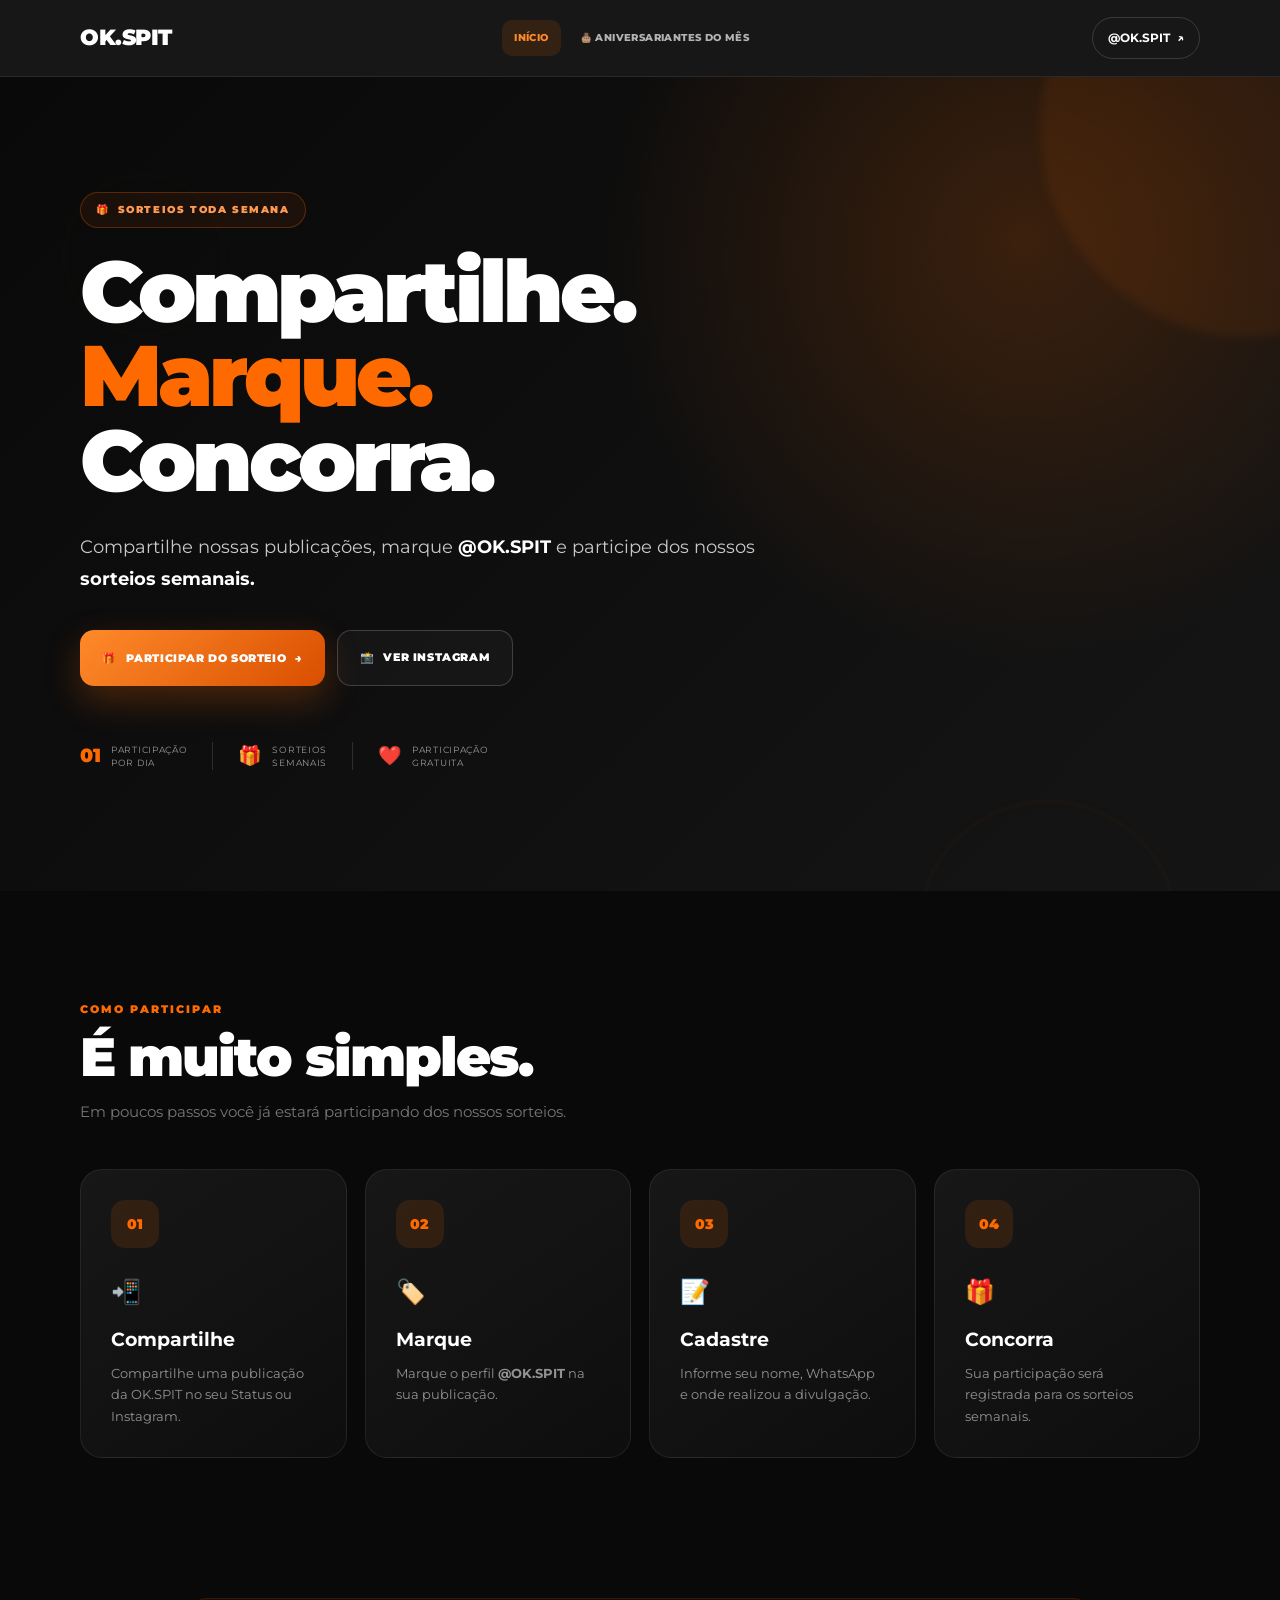
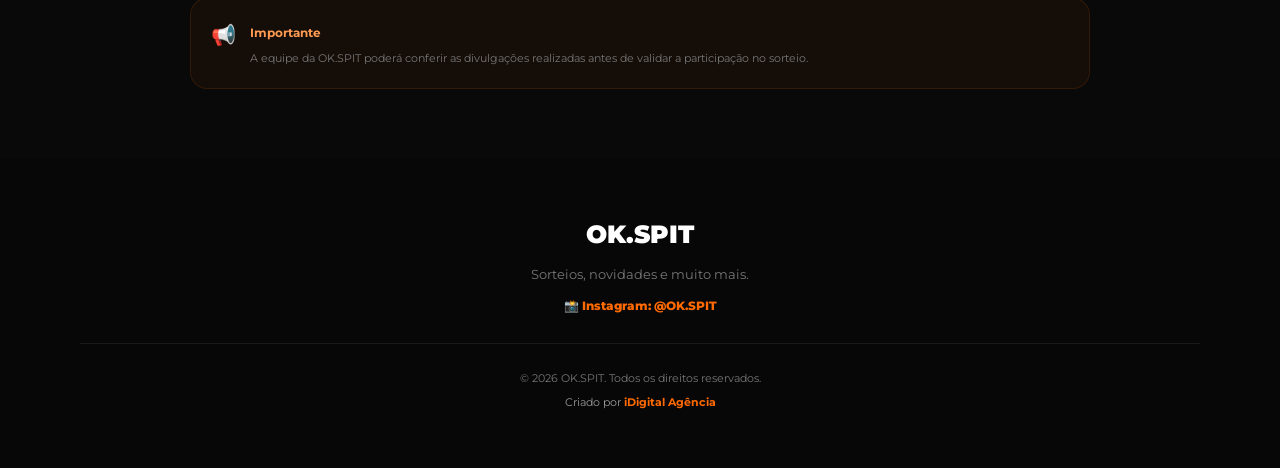
==== commit a8193b5e: "Atualizar menu e página inicial OK.SPIT" ====
--- a/index.html
+++ b/index.html
@@ -2,7 +2,6 @@
 <html lang="pt-BR">
 
 <head>
-
     <meta charset="UTF-8">
 
     <meta
@@ -17,70 +16,44 @@
         content="Compartilhe, marque a OK.SPIT e participe dos nossos sorteios semanais."
     >
 
-    <meta
-        name="theme-color"
-        content="#ff6a00"
-    >
-
-    <!-- ========================================================
-         FONTES
-    ========================================================= -->
+    <meta name="theme-color" content="#ff6a00">
 
     <link rel="preconnect" href="https://fonts.googleapis.com">
-
-    <link
-        rel="preconnect"
-        href="https://fonts.gstatic.com"
-        crossorigin
-    >
+    <link rel="preconnect" href="https://fonts.gstatic.com" crossorigin>
 
     <link
         href="https://fonts.googleapis.com/css2?family=Montserrat:wght@400;500;600;700;800;900&display=swap"
         rel="stylesheet"
     >
 
-
-    <!-- ========================================================
-         CSS
-    ========================================================= -->
-
-    <link
-        rel="stylesheet"
-        href="style.css"
-    >
-
+    <link rel="stylesheet" href="style.css">
 </head>
 
-
 <body>
 
-
-<!-- ============================================================
-     HEADER
-============================================================ -->
-
 <header class="header">
-
     <div class="container nav">
 
-        <a
-            href="#inicio"
-            class="logo"
-            aria-label="OK.SPIT - Início"
-        >
-
+        <a href="index.html" class="logo" aria-label="OK.SPIT - Início">
             <img
                 src="img/logo-ok-spit.png"
                 alt="Logo OK.SPIT"
                 onerror="this.style.display='none'"
             >
-
-            <span>
-                OK.SPIT
-            </span>
-
+            <span>OK.SPIT</span>
         </a>
 
+        <nav class="main-menu" aria-label="Menu principal">
+
+    <a href="index.html" class="active">
+        Início
+    </a>
+
+    <a href="aniversariantes.html">
+        🎂 Aniversariantes do Mês
+    </a>
+
+</nav>
 
         <a
             href="https://www.instagram.com/ok.spit/"
@@ -89,83 +62,52 @@
             class="instagram-link"
             aria-label="Instagram da OK.SPIT"
         >
-
-            <span>
-                @OK.SPIT
-            </span>
-
-            <span aria-hidden="true">
-                ↗
-            </span>
-
+            <span>@OK.SPIT</span>
+            <span aria-hidden="true">↗</span>
         </a>
 
     </div>
-
 </header>
 
-
-
 <main id="inicio">
 
-
-<!-- ============================================================
-     HERO
-============================================================ -->
-
 <section class="hero">
 
     <div class="container hero-content">
 
         <div class="hero-badge">
-
-            <span>
-                🎁
-            </span>
-
+            <span>🎁</span>
             SORTEIOS TODA SEMANA
-
-        </div>
-
+        </div>
 
         <h1>
-
             Compartilhe.
             <br>
-
             <span>Marque.</span>
             <br>
-
             Concorra.
-
         </h1>
 
-
         <p class="hero-description">
-
             Compartilhe nossas publicações,
             marque <strong>@OK.SPIT</strong>
             e participe dos nossos
             <strong>sorteios semanais.</strong>
-
         </p>
 
-
         <div class="hero-buttons">
 
-            <a
-                href="#participar"
+            <button
+                type="button"
                 class="btn btn-primary"
+                id="abrirParticipacao"
+                aria-haspopup="dialog"
+                aria-controls="participar"
             >
-
                 <span>🎁</span>
-
-                PARTICIPAR
-
+                PARTICIPAR DO SORTEIO
                 <span>→</span>
-
-            </a>
-
+            </button>
 
             <a
                 href="https://www.instagram.com/ok.spit/"
@@ -173,205 +115,98 @@
                 rel="noopener noreferrer"
                 class="btn btn-outline"
             >
-
                 <span>📸</span>
-
                 VER INSTAGRAM
-
             </a>
 
         </div>
 
-
-        <!-- MINI INFORMAÇÕES -->
-
         <div class="hero-info">
 
             <div>
-
-                <strong>
-                    01
-                </strong>
-
-                <span>
-                    participação
-                    por dia
-                </span>
-
+                <strong>01</strong>
+                <span>participação<br>por dia</span>
             </div>
 
-
             <div class="hero-divider"></div>
 
-
             <div>
-
-                <strong>
-                    🎁
-                </strong>
-
-                <span>
-                    sorteios
-                    semanais
-                </span>
-
+                <strong>🎁</strong>
+                <span>sorteios<br>semanais</span>
             </div>
 
-
             <div class="hero-divider"></div>
 
-
             <div>
-
-                <strong>
-                    ❤️
-                </strong>
-
-                <span>
-                    participação
-                    gratuita
-                </span>
-
+                <strong>❤️</strong>
+                <span>participação<br>gratuita</span>
             </div>
 
         </div>
 
     </div>
 
-
-    <div
-        class="hero-glow hero-glow-one"
-        aria-hidden="true"
-    ></div>
-
-
-    <div
-        class="hero-glow hero-glow-two"
-        aria-hidden="true"
-    ></div>
+    <div class="hero-glow hero-glow-one" aria-hidden="true"></div>
+    <div class="hero-glow hero-glow-two" aria-hidden="true"></div>
 
 </section>
 
-
-
-<!-- ============================================================
-     COMO PARTICIPAR
-============================================================ -->
-
 <section class="como-section">
 
     <div class="container">
 
         <div class="section-heading">
-
-            <span>
-                COMO PARTICIPAR
-            </span>
-
-            <h2>
-                É muito simples.
-            </h2>
+            <span>COMO PARTICIPAR</span>
+
+            <h2>É muito simples.</h2>
 
             <p>
                 Em poucos passos você já estará
                 participando dos nossos sorteios.
             </p>
-
-        </div>
-
+        </div>
 
         <div class="passos">
 
-
             <article class="passo">
-
-                <div class="numero">
-                    01
-                </div>
-
-                <div class="passo-icon">
-                    📲
-                </div>
-
-                <h3>
-                    Compartilhe
-                </h3>
-
+                <div class="numero">01</div>
+                <div class="passo-icon">📲</div>
+                <h3>Compartilhe</h3>
                 <p>
                     Compartilhe uma publicação da
                     OK.SPIT no seu Status ou Instagram.
                 </p>
-
             </article>
 
-
-
             <article class="passo">
-
-                <div class="numero">
-                    02
-                </div>
-
-                <div class="passo-icon">
-                    🏷️
-                </div>
-
-                <h3>
-                    Marque
-                </h3>
-
+                <div class="numero">02</div>
+                <div class="passo-icon">🏷️</div>
+                <h3>Marque</h3>
                 <p>
                     Marque o perfil
                     <strong>@OK.SPIT</strong>
                     na sua publicação.
                 </p>
-
             </article>
 
-
-
             <article class="passo">
-
-                <div class="numero">
-                    03
-                </div>
-
-                <div class="passo-icon">
-                    📝
-                </div>
-
-                <h3>
-                    Cadastre
-                </h3>
-
+                <div class="numero">03</div>
+                <div class="passo-icon">📝</div>
+                <h3>Cadastre</h3>
                 <p>
                     Informe seu nome, WhatsApp
                     e onde realizou a divulgação.
                 </p>
-
             </article>
 
-
-
             <article class="passo">
-
-                <div class="numero">
-                    04
-                </div>
-
-                <div class="passo-icon">
-                    🎁
-                </div>
-
-                <h3>
-                    Concorra
-                </h3>
-
+                <div class="numero">04</div>
+                <div class="passo-icon">🎁</div>
+                <h3>Concorra</h3>
                 <p>
                     Sua participação será registrada
                     para os sorteios semanais.
                 </p>
-
             </article>
 
         </div>
@@ -380,183 +215,119 @@
 
 </section>
 
-
-
-<!-- ============================================================
-     PARTICIPAÇÃO DIÁRIA
-============================================================ -->
-
+<!-- MODAL DE PARTICIPAÇÃO -->
 <section
-    class="participacao-section"
+    class="participacao-modal"
     id="participar"
+    aria-hidden="true"
+    role="dialog"
+    aria-modal="true"
+    aria-labelledby="tituloParticipacao"
 >
 
-    <div class="container">
+    <div
+        class="participacao-modal-backdrop"
+        data-fechar-participacao
+    ></div>
+
+    <div class="participacao-modal-container">
+
+        <button
+            type="button"
+            class="participacao-modal-close"
+            id="fecharParticipacao"
+            aria-label="Fechar participação"
+        >
+            ×
+        </button>
 
         <div class="participacao-card">
 
-
-            <!-- ==================================================
-                 INFORMAÇÕES
-            ================================================== -->
-
             <div class="participacao-info">
 
-
                 <div class="participacao-badge">
-
                     <span class="badge-dot"></span>
-
                     PARTICIPAÇÃO DIÁRIA
-
-                </div>
-
-
-                <h2>
-
+                </div>
+
+                <h2 id="tituloParticipacao">
                     Participe do
                     <span>sorteio.</span>
-
                 </h2>
 
-
                 <p class="participacao-subtitle">
-
                     Compartilhou uma publicação da
                     <strong>@OK.SPIT</strong> hoje?
-
                     Registre sua divulgação e concorra
                     aos nossos sorteios semanais.
-
                 </p>
 
-
-
-                <!-- REGRA -->
-
                 <div class="regra-box">
-
-                    <div class="regra-icon">
-                        🔥
-                    </div>
-
+                    <div class="regra-icon">🔥</div>
 
                     <div class="regra-content">
-
                         <span class="regra-label">
                             REGRA DA PARTICIPAÇÃO
                         </span>
 
-
                         <strong>
                             Uma participação por dia
                         </strong>
-
 
                         <p>
                             Depois de participar hoje,
                             <span>volte amanhã</span>
                             para concorrer novamente.
                         </p>
-
-                    </div>
-
-                </div>
-
-
-
-                <!-- CONTADOR -->
+                    </div>
+                </div>
 
                 <div class="contador-box">
 
-                    <div class="contador-icon">
-                        👥
-                    </div>
-
+                    <div class="contador-icon">👥</div>
 
                     <div class="contador-content">
-
                         <span>
                             PARTICIPAÇÕES REGISTRADAS HOJE
                         </span>
 
-
-                        <strong id="contadorHoje">
-                            0
-                        </strong>
-
-                    </div>
-
+                        <strong id="contadorHoje">0</strong>
+                    </div>
 
                     <div class="contador-live">
-
                         <span></span>
-
                         AO VIVO
-
-                    </div>
-
-                </div>
-
-
-
-                <!-- BENEFÍCIOS -->
+                    </div>
+
+                </div>
 
                 <div class="participacao-beneficios">
 
-
                     <div class="beneficio-item">
-
-                        <div class="beneficio-icon">
-                            🎁
-                        </div>
+                        <div class="beneficio-icon">🎁</div>
 
                         <div>
-
-                            <strong>
-                                Sorteios semanais
-                            </strong>
-
+                            <strong>Sorteios semanais</strong>
                             <span>
                                 Novas oportunidades toda semana.
                             </span>
-
                         </div>
-
-                    </div>
-
-
+                    </div>
 
                     <div class="beneficio-item">
-
-                        <div class="beneficio-icon">
-                            🔥
-                        </div>
+                        <div class="beneficio-icon">🔥</div>
 
                         <div>
-
-                            <strong>
-                                Participação gratuita
-                            </strong>
-
+                            <strong>Participação gratuita</strong>
                             <span>
                                 Basta divulgar e registrar.
                             </span>
-
                         </div>
-
-                    </div>
-
+                    </div>
 
                 </div>
 
             </div>
-
-
-
-            <!-- ==================================================
-                 FORMULÁRIO
-            ================================================== -->
 
             <form
                 id="participacaoForm"
@@ -564,18 +335,15 @@
                 autocomplete="on"
             >
 
-
                 <div class="form-header">
 
                     <span class="form-label">
                         PARTICIPAÇÃO
                     </span>
 
-
                     <h3>
                         Registre sua divulgação
                     </h3>
-
 
                     <p>
                         Preencha os dados abaixo para
@@ -584,23 +352,15 @@
 
                 </div>
 
-
-
-                <!-- NOME -->
-
                 <div class="campo">
 
                     <label for="nome">
                         Seu nome
                     </label>
 
-
                     <div class="input-wrapper">
 
-                        <span class="input-icon">
-                            👤
-                        </span>
-
+                        <span class="input-icon">👤</span>
 
                         <input
                             type="text"
@@ -615,23 +375,15 @@
 
                 </div>
 
-
-
-                <!-- WHATSAPP -->
-
                 <div class="campo">
 
                     <label for="telefone">
                         WhatsApp
                     </label>
 
-
                     <div class="input-wrapper">
 
-                        <span class="input-icon">
-                            📱
-                        </span>
-
+                        <span class="input-icon">📱</span>
 
                         <input
                             type="tel"
@@ -646,23 +398,15 @@
 
                 </div>
 
-
-
-                <!-- PLATAFORMA -->
-
                 <div class="campo">
 
                     <label for="plataforma">
                         Onde você compartilhou?
                     </label>
 
-
                     <div class="input-wrapper select-wrapper">
 
-                        <span class="input-icon">
-                            📢
-                        </span>
-
+                        <span class="input-icon">📢</span>
 
                         <select
                             id="plataforma"
@@ -674,12 +418,10 @@
                                 Selecione uma opção
                             </option>
 
-
                             <option value="WhatsApp">
                                 📱 WhatsApp
                             </option>
 
-
                             <option value="Instagram">
                                 📸 Instagram
                             </option>
@@ -689,10 +431,6 @@
                     </div>
 
                 </div>
-
-
-
-                <!-- CONFIRMAÇÃO -->
 
                 <label class="checkbox">
 
@@ -703,46 +441,23 @@
                         required
                     >
 
-
                     <span>
-
                         Confirmo que compartilhei uma
                         publicação e marquei
                         <strong>@OK.SPIT</strong>.
-
                     </span>
 
                 </label>
-
-
-
-                <!-- BOTÃO -->
 
                 <button
                     type="submit"
                     class="btn btn-primary btn-full"
                     id="btnParticipar"
                 >
-
-                    <span>
-                        🎁
-                    </span>
-
-
-                    <span>
-                        PARTICIPAR DO SORTEIO
-                    </span>
-
-
-                    <span class="btn-arrow">
-                        →
-                    </span>
-
+                    <span>🎁</span>
+                    <span>PARTICIPAR DO SORTEIO</span>
+                    <span class="btn-arrow">→</span>
                 </button>
-
-
-
-                <!-- MENSAGEM -->
 
                 <div
                     id="mensagem"
@@ -751,23 +466,14 @@
                     aria-live="polite"
                 ></div>
 
-
-
-                <!-- SEGURANÇA -->
-
                 <div class="form-security">
-
-                    <span>
-                        🔒
-                    </span>
-
+                    <span>🔒</span>
 
                     <p>
                         Seus dados são utilizados apenas
                         para registrar sua participação
                         nas ações da OK.SPIT.
                     </p>
-
                 </div>
 
             </form>
@@ -778,420 +484,22 @@
 
 </section>
 
-
-
-<!-- ============================================================
-     ANIVERSARIANTE DO MÊS — PREMIUM
-============================================================ -->
-
-<section
-    class="aniversario-section"
-    id="aniversario"
->
-
-    <div class="aniversario-bg-circle aniversario-circle-one"></div>
-    <div class="aniversario-bg-circle aniversario-circle-two"></div>
+<section class="aviso-section">
 
     <div class="container">
 
-        <!-- TOPO -->
-        <div class="aniversario-top">
-
-            <div class="aniversario-label">
-                <span class="label-line"></span>
-
-                <span>EXPERIÊNCIA EXCLUSIVA OK.SPIT</span>
-
-                <span class="label-line"></span>
-            </div>
-
-            <div class="aniversario-mini-badge">
-                🎂 ANIVERSARIANTE DO MÊS
-            </div>
-
-        </div>
-
-
-        <div class="aniversario-grid">
-
-
-            <!-- ==================================================
-                 LADO ESQUERDO
-            ================================================== -->
-
-            <div class="aniversario-info">
-
-
-                <div class="aniversario-crown">
-                    ✦
-                </div>
-
-
-                <h2>
-
-                    Seu aniversário
-                    <span>merece ser especial.</span>
-
-                </h2>
-
-
-                <p class="aniversario-description">
-
-                    Cadastre sua data de nascimento e faça parte
-                    da nossa experiência especial para
-                    <strong>aniversariantes OK.SPIT.</strong>
-
-                </p>
-
-
-                <!-- DESTAQUE -->
-                <div class="aniversario-highlight">
-
-                    <div class="highlight-icon">
-                        🎁
-                    </div>
-
-                    <div class="highlight-content">
-
-                        <span>
-                            PRESENTE ESPECIAL
-                        </span>
-
-                        <strong>
-                            Você pode ser o nosso
-                            aniversariante destaque.
-                        </strong>
-
-                        <p>
-                            Acompanhe nossas ações e fique atento
-                            às novidades durante o seu mês.
-                        </p>
-
-                    </div>
-
-                </div>
-
-
-                <!-- BENEFÍCIOS -->
-                <div class="aniversario-beneficios">
-
-
-                    <div class="aniversario-beneficio">
-
-                        <div class="beneficio-premium-icon">
-                            🎁
-                        </div>
-
-                        <div>
-                            <strong>
-                                Brindes especiais
-                            </strong>
-
-                            <span>
-                                Surpresas exclusivas.
-                            </span>
-                        </div>
-
-                    </div>
-
-
-                    <div class="aniversario-beneficio">
-
-                        <div class="beneficio-premium-icon">
-                            ⭐
-                        </div>
-
-                        <div>
-                            <strong>
-                                Destaque especial
-                            </strong>
-
-                            <span>
-                                Seu momento pode ganhar destaque.
-                            </span>
-                        </div>
-
-                    </div>
-
-
-                    <div class="aniversario-beneficio">
-
-                        <div class="beneficio-premium-icon">
-                            ❤️
-                        </div>
-
-                        <div>
-                            <strong>
-                                Experiência OK.SPIT
-                            </strong>
-
-                            <span>
-                                Faça parte das nossas ações.
-                            </span>
-                        </div>
-
-                    </div>
-
-
-                </div>
-
-
-                <div class="aniversario-frase">
-
-                    <span>“</span>
-
-                    Porque quem faz parte da
-                    <strong>OK.SPIT</strong>
-                    merece ser lembrado.
-
-                    <span>”</span>
-
-                </div>
-
-            </div>
-
-
-
-            <!-- ==================================================
-                 FORMULÁRIO PREMIUM
-            ================================================== -->
-
-            <div class="birthday-card">
-
-
-                <div class="birthday-card-glow"></div>
-
-
-                <div class="birthday-card-header">
-
-
-                    <div class="birthday-icon-box">
-                        🎂
-                    </div>
-
-
-                    <div>
-
-                        <span class="birthday-form-label">
-                            CADASTRO EXCLUSIVO
-                        </span>
-
-                        <h3>
-                            Aniversariante
-                            <span>do mês</span>
-                        </h3>
-
-                    </div>
-
-                </div>
-
-
-                <div class="birthday-divider"></div>
-
-
-                <p class="birthday-card-description">
-
-                    Informe seus dados para participar
-                    das ações especiais da OK.SPIT.
-
-                </p>
-
-
-                <form
-                    id="birthdayForm"
-                    class="birthday-form"
-                    autocomplete="on"
-                >
-
-
-                    <!-- NOME -->
-                    <div class="birthday-field">
-
-                        <label for="nomeAniversario">
-                            Seu nome
-                        </label>
-
-                        <div class="birthday-input">
-
-                            <span>
-                                👤
-                            </span>
-
-                            <input
-                                type="text"
-                                id="nomeAniversario"
-                                name="nomeAniversario"
-                                placeholder="Como podemos te chamar?"
-                                autocomplete="name"
-                                required
-                            >
-
-                        </div>
-
-                    </div>
-
-
-                    <!-- WHATSAPP -->
-                    <div class="birthday-field">
-
-                        <label for="telefoneAniversario">
-                            WhatsApp
-                        </label>
-
-                        <div class="birthday-input">
-
-                            <span>
-                                📱
-                            </span>
-
-                            <input
-                                type="tel"
-                                id="telefoneAniversario"
-                                name="telefoneAniversario"
-                                placeholder="(61) 99999-9999"
-                                autocomplete="tel"
-                                required
-                            >
-
-                        </div>
-
-                    </div>
-
-
-                    <!-- DATA -->
-                    <div class="birthday-field">
-
-                        <label for="nascimento">
-                            Data de nascimento
-                        </label>
-
-                        <div class="birthday-input">
-
-                            <span>
-                                📅
-                            </span>
-
-                            <input
-                                type="date"
-                                id="nascimento"
-                                name="nascimento"
-                                required
-                            >
-
-                        </div>
-
-                    </div>
-
-
-                    <!-- CONSENTIMENTO -->
-                    <label class="birthday-checkbox">
-
-                        <input
-                            type="checkbox"
-                            id="consentimentoAniversario"
-                            name="consentimentoAniversario"
-                            required
-                        >
-
-                        <span class="birthday-checkmark"></span>
-
-                        <span class="birthday-checkbox-text">
-
-                            Concordo com o cadastro dos meus dados
-                            para participar das ações especiais
-                            de aniversário da OK.SPIT.
-
-                        </span>
-
-                    </label>
-
-
-                    <!-- BOTÃO -->
-                    <button
-                        type="submit"
-                        class="birthday-submit"
-                    >
-
-                        <span class="submit-gift">
-                            🎁
-                        </span>
-
-                        <span>
-                            QUERO PARTICIPAR
-                        </span>
-
-                        <span class="submit-arrow">
-                            →
-                        </span>
-
-                    </button>
-
-
-                    <!-- MENSAGEM -->
-                    <div
-                        id="birthdayMessage"
-                        class="mensagem"
-                        role="alert"
-                        aria-live="polite"
-                    ></div>
-
-
-                    <!-- SEGURANÇA -->
-                    <div class="birthday-security">
-
-                        <span>
-                            🔒
-                        </span>
-
-                        <span>
-                            Seus dados são utilizados somente
-                            para as ações da OK.SPIT.
-                        </span>
-
-                    </div>
-
-                </form>
-
-            </div>
-
-        </div>
-
-    </div>
-
-</section>
-
-
-<!-- ============================================================
-     AVISO
-============================================================ -->
-
-<section class="aviso-section">
-
-    <div class="container">
-
         <div class="aviso">
 
-
-            <div class="aviso-icon">
-                📢
-            </div>
-
+            <div class="aviso-icon">📢</div>
 
             <div>
-
-                <strong>
-                    Importante
-                </strong>
-
+                <strong>Importante</strong>
 
                 <p>
-
                     A equipe da OK.SPIT poderá conferir
                     as divulgações realizadas antes de
                     validar a participação no sorteio.
-
                 </p>
-
             </div>
 
         </div>
@@ -1200,29 +508,19 @@
 
 </section>
 
-
 </main>
 
-
-
-<!-- ============================================================
-     FOOTER
-============================================================ -->
-
 <footer class="footer">
 
     <div class="container">
-
 
         <div class="footer-brand">
             OK.SPIT
         </div>
-
 
         <p class="footer-description">
             Sorteios, novidades e muito mais.
         </p>
-
 
         <a
             href="https://www.instagram.com/ok.spit/"
@@ -1230,14 +528,10 @@
             rel="noopener noreferrer"
             class="footer-instagram"
         >
-
             📸 Instagram: @OK.SPIT
-
         </a>
 
-
         <div class="footer-line"></div>
-
 
         <div class="copyright">
 
@@ -1246,15 +540,9 @@
                 Todos os direitos reservados.
             </span>
 
-
             <span class="created-by">
-
                 Criado por
-
-                <strong>
-                    iDigital Agência
-                </strong>
-
+                <strong>iDigital Agência</strong>
             </span>
 
         </div>
@@ -1263,21 +551,65 @@
 
 </footer>
 
-
-
-<!-- ============================================================
-     SUPABASE
-============================================================ -->
-
-<script
-    src="https://cdn.jsdelivr.net/npm/@supabase/supabase-js@2"
-></script>
-
+<script src="https://cdn.jsdelivr.net/npm/@supabase/supabase-js@2"></script>
 <script src="supabase.js"></script>
-
 <script src="script.js"></script>
 
+<script>
+document.addEventListener("DOMContentLoaded", () => {
+
+    const abrir = document.getElementById("abrirParticipacao");
+    const fechar = document.getElementById("fecharParticipacao");
+    const modal = document.getElementById("participar");
+    const backdrop = document.querySelector("[data-fechar-participacao]");
+
+    if (!abrir || !modal) return;
+
+    let ultimoFoco = null;
+
+    function abrirModal() {
+        ultimoFoco = document.activeElement;
+
+        modal.classList.add("ativo");
+        modal.setAttribute("aria-hidden", "false");
+        document.body.classList.add("modal-aberto");
+
+        setTimeout(() => {
+            const campo = document.getElementById("nome");
+            if (campo) campo.focus();
+        }, 120);
+    }
+
+    function fecharModal() {
+        modal.classList.remove("ativo");
+        modal.setAttribute("aria-hidden", "true");
+        document.body.classList.remove("modal-aberto");
+
+        if (ultimoFoco) ultimoFoco.focus();
+    }
+
+    abrir.addEventListener("click", abrirModal);
+
+    if (fechar) {
+        fechar.addEventListener("click", fecharModal);
+    }
+
+    if (backdrop) {
+        backdrop.addEventListener("click", fecharModal);
+    }
+
+    document.addEventListener("keydown", event => {
+        if (
+            event.key === "Escape" &&
+            modal.classList.contains("ativo")
+        ) {
+            fecharModal();
+        }
+    });
+
+});
+
+</script>
 
 </body>
-
 </html>
--- a/style.css
+++ b/style.css
@@ -1,6 +1,7 @@
-﻿/* ============================================================
-   OK.SPIT — PREMIUM DESIGN
-   ============================================================ */
+/* ============================================================
+   OK.SPIT — STYLE PRINCIPAL
+   Página inicial + sorteios
+============================================================ */
 
 @import url('https://fonts.googleapis.com/css2?family=Montserrat:wght@400;500;600;700;800;900&display=swap');
 
@@ -8,6 +9,7 @@
     --orange: #ff6a00;
     --orange-light: #ff8a2a;
     --orange-dark: #d94f00;
+    --gold: #ffb700;
 
     --black: #090909;
     --black-2: #111111;
@@ -15,7 +17,6 @@
 
     --white: #ffffff;
     --gray: #a8a8a8;
-    --gray-light: #eeeeee;
 
     --success: #20c76a;
     --danger: #ef4444;
@@ -42,6 +43,10 @@
     line-height: 1.6;
 }
 
+body.modal-aberto {
+    overflow: hidden;
+}
+
 button,
 input,
 select {
@@ -59,20 +64,21 @@
 
 .container {
     width: min(1120px, calc(100% - 40px));
-    margin: auto;
+    margin-inline: auto;
 }
 
 /* ============================================================
    HEADER
-   ============================================================ */
+============================================================ */
 
 .header {
     position: sticky;
     top: 0;
     z-index: 1000;
 
-    background: rgba(9, 9, 9, .92);
+    background: rgba(9, 9, 9, .94);
     backdrop-filter: blur(18px);
+    -webkit-backdrop-filter: blur(18px);
 
     border-bottom: 1px solid rgba(255,255,255,.08);
 }
@@ -83,6 +89,7 @@
     display: flex;
     align-items: center;
     justify-content: space-between;
+    gap: 22px;
 }
 
 .logo {
@@ -90,11 +97,11 @@
     align-items: center;
     gap: 10px;
 
-    color: white;
-
+    color: #fff;
     font-size: 22px;
     font-weight: 900;
     letter-spacing: -.5px;
+    flex-shrink: 0;
 }
 
 .logo img {
@@ -103,18 +110,54 @@
     object-fit: contain;
 }
 
+.main-menu {
+    display: flex;
+    align-items: center;
+    justify-content: center;
+    gap: 7px;
+    flex: 1;
+}
+
+.main-menu a {
+    color: rgba(255,255,255,.68);
+    padding: 10px 12px;
+    border-radius: 10px;
+
+    font-size: 10px;
+    font-weight: 800;
+    letter-spacing: .4px;
+    text-transform: uppercase;
+
+    transition: var(--transition);
+}
+
+.main-menu a:hover,
+.main-menu a.active {
+    color: #fff;
+    background: rgba(255,106,0,.12);
+}
+
+.main-menu a.active {
+    color: var(--orange-light);
+}
+
 .instagram-link {
-    color: white;
-
-    font-size: 13px;
+    display: inline-flex;
+    align-items: center;
+    gap: 7px;
+
+    color: #fff;
+
+    font-size: 12px;
     font-weight: 700;
 
-    padding: 10px 17px;
+    padding: 10px 15px;
 
     border: 1px solid rgba(255,255,255,.15);
     border-radius: 50px;
 
     transition: var(--transition);
+    flex-shrink: 0;
 }
 
 .instagram-link:hover {
@@ -125,10 +168,11 @@
 
 /* ============================================================
    HERO
-   ============================================================ */
+============================================================ */
 
 .hero {
     position: relative;
+    overflow: hidden;
 
     padding: 115px 0 120px;
 
@@ -144,9 +188,7 @@
             #151515
         );
 
-    color: white;
-
-    overflow: hidden;
+    color: #fff;
 }
 
 .hero::before {
@@ -161,288 +203,95 @@
     top: -160px;
 
     background: var(--orange);
-
     opacity: .08;
 
     border-radius: 50%;
-
     filter: blur(5px);
 }
 
-.hero .container {
+.hero-content {
     position: relative;
     z-index: 2;
 }
 
-.eyebrow {
+.hero-badge {
     display: inline-flex;
-
     align-items: center;
     gap: 8px;
 
-    color: var(--orange-light);
-
-    font-size: 12px;
-    font-weight: 800;
-
-    letter-spacing: 1.8px;
-
-    text-transform: uppercase;
-
-    margin-bottom: 18px;
+    margin-bottom: 22px;
+    padding: 9px 15px;
+
+    border: 1px solid rgba(255,106,0,.28);
+    border-radius: 50px;
+
+    background: rgba(255,106,0,.07);
+
+    color: #ff9a52;
+
+    font-size: 10px;
+    font-weight: 900;
+    letter-spacing: 1.6px;
 }
 
 .hero h1 {
     max-width: 760px;
 
+    margin-bottom: 28px;
+
     font-size: clamp(48px, 7vw, 86px);
-
     line-height: .98;
-
     letter-spacing: -4px;
-
-    font-weight: 900;
-
-    margin-bottom: 28px;
+    font-weight: 900;
 }
 
 .hero h1 span {
     color: var(--orange);
 }
 
-.hero p {
+.hero-description {
     max-width: 680px;
 
     color: #c8c8c8;
 
     font-size: 18px;
-
     line-height: 1.8;
 }
 
-.hero strong {
-    color: white;
-}
-
-/* ============================================================
-   SEÇÕES
-   ============================================================ */
-
-section {
-    position: relative;
-}
-
-.divulgacao-section {
-    padding: 100px 0;
-}
-
-.section-heading {
-    margin-bottom: 45px;
-}
-
-.section-heading > span {
-    display: block;
-
-    color: var(--orange);
-
-    font-size: 12px;
-    font-weight: 800;
-
-    letter-spacing: 1.8px;
-
-    text-transform: uppercase;
-
-    margin-bottom: 10px;
-}
-
-.section-heading h2 {
-    font-size: clamp(34px, 5vw, 54px);
-
-    line-height: 1.05;
-
-    letter-spacing: -2px;
-
-    font-weight: 900;
-
-    margin-bottom: 15px;
-}
-
-.section-heading p {
-    color: #777;
-
-    max-width: 600px;
-
-    font-size: 16px;
-}
-
-.center {
-    text-align: center;
-}
-
-.center p {
-    margin-inline: auto;
-}
-
-/* ============================================================
-   CARD PARTICIPAÇÃO
-   ============================================================ */
-
-.participacao-card {
-    background: white;
-
-    border-radius: 30px;
-
-    padding: 42px;
-
-    box-shadow: var(--shadow);
-
-    border: 1px solid #eeeeee;
-}
-
-.participacao-card h3 {
-    font-size: 24px;
-
-    font-weight: 800;
-
-    margin-bottom: 8px;
-}
-
-.participacao-card > p {
-    color: #777;
-
-    margin-bottom: 30px;
-}
-
-/* ============================================================
-   FORMULÁRIO
-   ============================================================ */
-
-.form-grid {
-    display: grid;
-
-    grid-template-columns: repeat(2, 1fr);
-
-    gap: 20px;
-}
-
-.campo {
-    display: flex;
-    flex-direction: column;
-
-    gap: 8px;
-}
-
-.campo-full {
-    grid-column: 1 / -1;
-}
-
-.campo label {
-    font-size: 12px;
-
-    font-weight: 800;
-
-    color: #444;
-
-    text-transform: uppercase;
-
-    letter-spacing: .7px;
-}
-
-.campo input,
-.campo select {
-    width: 100%;
-
-    height: 56px;
-
-    border: 1px solid #dedede;
-
+.hero-description strong {
+    color: #fff;
+}
+
+.hero-buttons {
+    display: flex;
+    flex-wrap: wrap;
+    gap: 12px;
+    margin-top: 34px;
+}
+
+.btn {
+    min-height: 56px;
+
+    display: inline-flex;
+    align-items: center;
+    justify-content: center;
+    gap: 9px;
+
+    border: 0;
     border-radius: 14px;
 
-    padding: 0 17px;
-
-    outline: none;
-
-    background: #fafafa;
-
-    color: #111;
-
-    font-size: 15px;
+    padding: 0 22px;
+
+    font-size: 11px;
+    font-weight: 900;
+    letter-spacing: .6px;
 
     transition: var(--transition);
 }
 
-.campo input:focus,
-.campo select:focus {
-    border-color: var(--orange);
-
-    background: white;
-
-    box-shadow:
-        0 0 0 4px rgba(255,106,0,.10);
-}
-
-/* ============================================================
-   CHECKBOX
-   ============================================================ */
-
-.consentimento {
-    display: flex;
-
-    align-items: flex-start;
-
-    gap: 12px;
-
-    margin: 24px 0;
-
-    color: #666;
-
-    font-size: 13px;
-
-    line-height: 1.6;
-
-    cursor: pointer;
-}
-
-.consentimento input {
-    width: 18px;
-    height: 18px;
-
-    accent-color: var(--orange);
-
-    flex-shrink: 0;
-}
-
-/* ============================================================
-   BOTÕES
-   ============================================================ */
-
-.btn {
-    min-height: 58px;
-
-    border: none;
-
-    border-radius: 14px;
-
-    padding: 0 25px;
-
-    font-size: 13px;
-
-    font-weight: 900;
-
-    letter-spacing: .3px;
-
-    transition: var(--transition);
-
-    display: inline-flex;
-
-    align-items: center;
-
-    justify-content: center;
-
-    gap: 8px;
-}
-
 .btn-primary {
+    color: #fff;
+
     background:
         linear-gradient(
             135deg,
@@ -450,110 +299,141 @@
             var(--orange-dark)
         );
 
-    color: white;
-
     box-shadow:
-        0 12px 28px rgba(255,106,0,.25);
+        0 14px 35px rgba(255,106,0,.25);
 }
 
 .btn-primary:hover {
     transform: translateY(-3px);
 
     box-shadow:
-        0 18px 35px rgba(255,106,0,.32);
-}
-
-.btn-full {
-    width: 100%;
-}
-
-/* ============================================================
-   MENSAGENS
-   ============================================================ */
-
-.mensagem,
-.form-message {
-    margin-top: 18px;
-
-    padding: 15px 18px;
-
-    border-radius: 14px;
-
-    font-size: 13px;
-
-    font-weight: 700;
-
-    display: none;
-}
-
-.mensagem.info,
-.form-message.info {
-    display: block;
-
-    background: #fff5ec;
-
-    color: var(--orange-dark);
-
-    border: 1px solid #ffd9bd;
-}
-
-.mensagem.sucesso,
-.form-message.sucesso {
-    display: block;
-
-    background: #ecfff4;
-
-    color: #128349;
-
-    border: 1px solid #b9efd0;
-}
-
-.mensagem.erro,
-.form-message.erro {
-    display: block;
-
-    background: #fff0f0;
-
-    color: #c53030;
-
-    border: 1px solid #ffc8c8;
+        0 20px 45px rgba(255,106,0,.34);
+}
+
+.btn-outline {
+    color: #fff;
+
+    border: 1px solid rgba(255,255,255,.18);
+
+    background: rgba(255,255,255,.03);
+}
+
+.btn-outline:hover {
+    border-color: var(--orange);
+    background: rgba(255,106,0,.10);
+    transform: translateY(-3px);
+}
+
+.hero-info {
+    display: flex;
+    align-items: center;
+    gap: 25px;
+
+    margin-top: 55px;
+}
+
+.hero-info > div:not(.hero-divider) {
+    display: flex;
+    align-items: center;
+    gap: 10px;
+}
+
+.hero-info strong {
+    color: var(--orange);
+    font-size: 19px;
+    font-weight: 900;
+}
+
+.hero-info span {
+    color: #999;
+    font-size: 9px;
+    line-height: 1.45;
+    text-transform: uppercase;
+    letter-spacing: .7px;
+}
+
+.hero-divider {
+    width: 1px;
+    height: 28px;
+    background: rgba(255,255,255,.13);
+}
+
+.hero-glow {
+    position: absolute;
+    border-radius: 50%;
+    pointer-events: none;
+    filter: blur(2px);
+}
+
+.hero-glow-one {
+    width: 260px;
+    height: 260px;
+    right: 8%;
+    bottom: -170px;
+    border: 1px solid rgba(255,106,0,.14);
+}
+
+.hero-glow-two {
+    width: 160px;
+    height: 160px;
+    left: 5%;
+    top: 12%;
+    border: 1px solid rgba(255,183,0,.08);
 }
 
 /* ============================================================
    COMO PARTICIPAR
-   ============================================================ */
+============================================================ */
 
 .como-section {
     padding: 110px 0;
 
-    background: var(--black);
-
-    color: white;
-}
-
-.como-section .section-heading > span {
-    color: var(--orange-light);
-}
-
-.como-section .section-heading h2 {
-    color: white;
+    background: #090909;
+    color: #fff;
+}
+
+.section-heading {
+    margin-bottom: 45px;
+}
+
+.section-heading > span {
+    display: block;
+
+    margin-bottom: 10px;
+
+    color: var(--orange);
+
+    font-size: 11px;
+    font-weight: 900;
+    letter-spacing: 2px;
+}
+
+.section-heading h2 {
+    margin-bottom: 15px;
+
+    font-size: clamp(34px, 5vw, 54px);
+    line-height: 1.05;
+    letter-spacing: -2px;
+    font-weight: 900;
+}
+
+.section-heading p {
+    max-width: 600px;
+    color: #777;
+    font-size: 15px;
 }
 
 .passos {
     display: grid;
-
-    grid-template-columns:
-        repeat(4, 1fr);
-
+    grid-template-columns: repeat(4, 1fr);
     gap: 18px;
 }
 
 .passo {
     position: relative;
 
+    min-height: 230px;
     padding: 30px;
-
-    min-height: 230px;
 
     border-radius: 22px;
 
@@ -571,9 +451,7 @@
 
 .passo:hover {
     transform: translateY(-8px);
-
-    border-color:
-        rgba(255,106,0,.45);
+    border-color: rgba(255,106,0,.45);
 }
 
 .numero {
@@ -581,339 +459,760 @@
     height: 48px;
 
     display: flex;
-
     align-items: center;
     justify-content: center;
 
+    margin-bottom: 25px;
+
     border-radius: 14px;
 
     background: rgba(255,106,0,.12);
-
     color: var(--orange);
 
     font-size: 14px;
-
-    font-weight: 900;
-
-    margin-bottom: 25px;
+    font-weight: 900;
+}
+
+.passo-icon {
+    margin-bottom: 13px;
+    font-size: 24px;
 }
 
 .passo h3 {
+    margin-bottom: 8px;
     font-size: 19px;
-
-    margin-bottom: 8px;
 }
 
 .passo p {
     color: #929292;
-
-    font-size: 14px;
+    font-size: 13px;
+    line-height: 1.65;
 }
 
 /* ============================================================
-   ANIVERSÁRIO
-   ============================================================ */
-
-.aniversario {
-    padding: 110px 0;
+   MODAL DE PARTICIPAÇÃO
+============================================================ */
+
+.participacao-modal {
+    position: fixed;
+    inset: 0;
+    z-index: 5000;
+
+    display: flex;
+    align-items: center;
+    justify-content: center;
+
+    padding: 24px;
+
+    visibility: hidden;
+    opacity: 0;
+    pointer-events: none;
+
+    transition:
+        opacity .28s ease,
+        visibility .28s ease;
+}
+
+.participacao-modal.ativo {
+    visibility: visible;
+    opacity: 1;
+    pointer-events: auto;
+}
+
+.participacao-modal-backdrop {
+    position: absolute;
+    inset: 0;
 
     background:
         radial-gradient(
-            circle at 10% 20%,
-            rgba(255,106,0,.10),
+            circle at 50% 20%,
+            rgba(255,106,0,.12),
             transparent 35%
         ),
-        #f7f7f7;
-}
-
-.aniversario-grid {
+        rgba(0,0,0,.86);
+
+    backdrop-filter: blur(12px);
+    -webkit-backdrop-filter: blur(12px);
+}
+
+.participacao-modal-container {
+    position: relative;
+    z-index: 2;
+
+    width: min(1080px, 100%);
+    max-height: calc(100dvh - 48px);
+
+    overflow-y: auto;
+    overflow-x: hidden;
+
+    scrollbar-width: thin;
+    scrollbar-color: rgba(255,183,0,.5) transparent;
+
+    transform: translateY(28px) scale(.97);
+
+    transition:
+        transform .32s cubic-bezier(.2,.8,.2,1);
+}
+
+.participacao-modal.ativo
+.participacao-modal-container {
+    transform: translateY(0) scale(1);
+}
+
+.participacao-modal-container::-webkit-scrollbar {
+    width: 5px;
+}
+
+.participacao-modal-container::-webkit-scrollbar-thumb {
+    background: rgba(255,183,0,.45);
+    border-radius: 50px;
+}
+
+.participacao-modal-close {
+    position: absolute;
+    z-index: 20;
+
+    top: 14px;
+    right: 14px;
+
+    width: 43px;
+    height: 43px;
+
+    display: flex;
+    align-items: center;
+    justify-content: center;
+
+    border: 1px solid rgba(255,255,255,.13);
+    border-radius: 50%;
+
+    background: rgba(0,0,0,.58);
+    color: #fff;
+
+    font-size: 29px;
+    font-weight: 300;
+    line-height: 1;
+
+    transition: var(--transition);
+}
+
+.participacao-modal-close:hover {
+    transform: rotate(90deg) scale(1.06);
+    background: var(--orange);
+    border-color: var(--orange);
+}
+
+.participacao-card {
     display: grid;
-
-    grid-template-columns:
-        1fr 1fr;
-
-    gap: 80px;
-
-    align-items: center;
-}
-
-.aniversario-text h2 {
-    font-size: clamp(38px, 5vw, 60px);
-
-    line-height: 1;
-
-    letter-spacing: -2px;
-
-    font-weight: 900;
-
-    margin-bottom: 20px;
-}
-
-.aniversario-text > p {
+    grid-template-columns: 1fr 430px;
+    gap: 45px;
+
+    padding: 45px;
+
+    border-radius: 30px;
+
+    background:
+        linear-gradient(
+            145deg,
+            #171717,
+            #0d0d0d
+        );
+
+    border: 1px solid rgba(255,255,255,.09);
+
+    box-shadow:
+        0 35px 100px rgba(0,0,0,.55);
+}
+
+.participacao-info {
+    color: #fff;
+}
+
+.participacao-badge {
+    display: inline-flex;
+    align-items: center;
+    gap: 8px;
+
+    color: #ff9a52;
+
+    font-size: 10px;
+    font-weight: 900;
+    letter-spacing: 1.8px;
+}
+
+.badge-dot {
+    width: 7px;
+    height: 7px;
+    border-radius: 50%;
+    background: var(--orange);
+    box-shadow: 0 0 14px rgba(255,106,0,.8);
+}
+
+.participacao-info h2 {
+    margin: 14px 0 16px;
+
+    font-size: clamp(42px, 5vw, 64px);
+    line-height: .98;
+    letter-spacing: -3px;
+    font-weight: 900;
+}
+
+.participacao-info h2 span {
+    color: var(--orange);
+}
+
+.participacao-subtitle {
+    max-width: 510px;
+
+    color: #aaa;
+    font-size: 14px;
+    line-height: 1.75;
+}
+
+.participacao-subtitle strong {
+    color: #fff;
+}
+
+.regra-box {
+    display: flex;
+    align-items: flex-start;
+    gap: 15px;
+
+    margin-top: 28px;
+    padding: 18px;
+
+    border-radius: 19px;
+
+    background:
+        linear-gradient(
+            135deg,
+            rgba(255,183,0,.12),
+            rgba(255,183,0,.035)
+        );
+
+    border: 1px solid rgba(255,183,0,.16);
+}
+
+.regra-icon {
+    width: 44px;
+    height: 44px;
+
+    display: flex;
+    align-items: center;
+    justify-content: center;
+
+    flex-shrink: 0;
+
+    border-radius: 13px;
+    background: rgba(255,183,0,.12);
+
+    font-size: 19px;
+}
+
+.regra-label {
+    display: block;
+
+    margin-bottom: 4px;
+
+    color: #ffbd25;
+
+    font-size: 9px;
+    font-weight: 900;
+    letter-spacing: 1.2px;
+}
+
+.regra-content strong {
+    display: block;
+
+    margin-bottom: 4px;
+
+    color: #fff;
+    font-size: 14px;
+}
+
+.regra-content p {
+    color: #777;
+    font-size: 10px;
+    line-height: 1.55;
+}
+
+.regra-content p span {
+    color: var(--orange);
+    font-weight: 800;
+}
+
+.contador-box {
+    display: flex;
+    align-items: center;
+    gap: 13px;
+
+    margin-top: 16px;
+    padding: 15px;
+
+    border-radius: 17px;
+
+    background: rgba(255,255,255,.025);
+    border: 1px solid rgba(255,255,255,.07);
+}
+
+.contador-icon {
+    font-size: 20px;
+}
+
+.contador-content {
+    flex: 1;
+}
+
+.contador-content span {
+    display: block;
+
     color: #666;
 
-    font-size: 16px;
-
-    line-height: 1.8;
-
-    max-width: 520px;
-}
-
-.aniversario-text strong {
-    color: var(--orange-dark);
-}
-
-.aniversario-destaque {
-    display: flex;
-
-    align-items: center;
-
-    gap: 18px;
-
-    margin: 30px 0;
-
-    padding: 22px;
-
-    border-radius: 20px;
-
-    background: white;
-
-    border: 1px solid #eeeeee;
-
-    box-shadow: 0 15px 40px rgba(0,0,0,.06);
-
-    font-size: 30px;
-}
-
-.aniversario-destaque strong {
+    font-size: 8px;
+    font-weight: 800;
+    letter-spacing: .7px;
+}
+
+.contador-content strong {
+    color: #fff;
+    font-size: 23px;
+}
+
+.contador-live {
+    display: flex;
+    align-items: center;
+    gap: 5px;
+
+    color: #55df91;
+
+    font-size: 8px;
+    font-weight: 900;
+    letter-spacing: .5px;
+}
+
+.contador-live span {
+    width: 6px;
+    height: 6px;
+
+    border-radius: 50%;
+    background: #20c76a;
+
+    box-shadow: 0 0 10px rgba(32,199,106,.7);
+}
+
+.participacao-beneficios {
+    display: grid;
+    grid-template-columns: 1fr 1fr;
+    gap: 12px;
+
+    margin-top: 16px;
+}
+
+.beneficio-item {
+    display: flex;
+    gap: 10px;
+
+    padding: 14px;
+
+    border-radius: 15px;
+
+    background: rgba(255,255,255,.025);
+    border: 1px solid rgba(255,255,255,.06);
+}
+
+.beneficio-icon {
+    font-size: 18px;
+}
+
+.beneficio-item strong {
     display: block;
 
-    color: #111;
-
+    color: #fff;
+    font-size: 10px;
+}
+
+.beneficio-item span {
+    display: block;
+
+    margin-top: 3px;
+
+    color: #666;
+    font-size: 8px;
+    line-height: 1.4;
+}
+
+/* FORMULÁRIO */
+
+.participacao-form {
+    padding: 28px;
+
+    border-radius: 23px;
+
+    background: #111;
+    border: 1px solid rgba(255,255,255,.08);
+
+    box-shadow:
+        inset 0 1px 0 rgba(255,255,255,.03);
+}
+
+.form-header {
+    margin-bottom: 22px;
+}
+
+.form-label {
+    display: block;
+
+    margin-bottom: 5px;
+
+    color: #ff8535;
+
+    font-size: 9px;
+    font-weight: 900;
+    letter-spacing: 2px;
+}
+
+.form-header h3 {
+    margin-bottom: 6px;
+
+    color: #fff;
+    font-size: 22px;
+    font-weight: 900;
+}
+
+.form-header p {
+    color: #666;
+    font-size: 10px;
+    line-height: 1.6;
+}
+
+.campo {
+    margin-bottom: 16px;
+}
+
+.campo label {
+    display: block;
+
+    margin-bottom: 7px;
+
+    color: #d0d0d0;
+
+    font-size: 10px;
+    font-weight: 700;
+}
+
+.input-wrapper {
+    display: flex;
+    align-items: center;
+
+    min-height: 51px;
+
+    border: 1px solid rgba(255,255,255,.08);
+    border-radius: 13px;
+
+    background: rgba(0,0,0,.25);
+
+    transition: var(--transition);
+}
+
+.input-wrapper:focus-within {
+    border-color: var(--orange);
+
+    box-shadow:
+        0 0 0 3px rgba(255,106,0,.08);
+}
+
+.input-icon {
+    width: 45px;
+
+    text-align: center;
     font-size: 15px;
 }
 
-.aniversario-destaque span {
+.input-wrapper input,
+.input-wrapper select {
+    width: 100%;
+    height: 49px;
+
+    border: 0;
+    outline: 0;
+
+    background: transparent;
+    color: #fff;
+
+    font-size: 12px;
+}
+
+.input-wrapper input::placeholder {
+    color: #555;
+}
+
+.input-wrapper select {
+    padding-right: 12px;
+}
+
+.input-wrapper select option {
+    background: #111;
+    color: #fff;
+}
+
+.checkbox {
+    display: flex;
+    align-items: flex-start;
+    gap: 9px;
+
+    margin: 19px 0;
+
+    color: rgba(255,255,255,.48);
+
+    font-size: 9px;
+    line-height: 1.55;
+
+    cursor: pointer;
+}
+
+.checkbox input {
+    width: 16px;
+    height: 16px;
+
+    flex-shrink: 0;
+
+    accent-color: var(--gold);
+}
+
+.checkbox strong {
+    color: #fff;
+}
+
+.btn-full {
+    width: 100%;
+}
+
+.btn-arrow {
+    font-size: 18px;
+    transition: var(--transition);
+}
+
+.btn-primary:hover .btn-arrow {
+    transform: translateX(4px);
+}
+
+.form-security {
+    display: flex;
+    align-items: flex-start;
+    gap: 9px;
+
+    margin-top: 17px;
+    padding-top: 15px;
+
+    border-top: 1px solid rgba(255,255,255,.06);
+}
+
+.form-security span {
+    font-size: 11px;
+}
+
+.form-security p {
+    color: rgba(255,255,255,.28);
+
+    font-size: 8px;
+    line-height: 1.5;
+}
+
+.mensagem {
+    margin-top: 14px;
+    padding: 12px 14px;
+
+    border-radius: 12px;
+
+    font-size: 10px;
+    font-weight: 700;
+
+    display: none;
+}
+
+.mensagem.sucesso {
     display: block;
-
-    color: #888;
-
-    font-size: 13px;
-
-    margin-top: 4px;
-}
-
-.aniversario-info {
-    color: #555;
-
-    font-size: 14px;
-
-    line-height: 2;
-}
-
-/* ============================================================
-   FORMULÁRIO ANIVERSÁRIO
-   ============================================================ */
-
-.birthday-form {
-    background: white;
-
-    padding: 38px;
-
-    border-radius: 28px;
-
-    box-shadow: var(--shadow);
-
-    border: 1px solid #eeeeee;
-}
-
-.form-title {
-    margin-bottom: 28px;
-}
-
-.form-title span {
-    color: var(--orange);
-
-    font-size: 11px;
-
-    font-weight: 900;
-
-    letter-spacing: 1.5px;
-}
-
-.form-title h3 {
-    font-size: 27px;
-
-    font-weight: 900;
-
-    margin: 6px 0;
-}
-
-.form-title p {
-    color: #888;
-
-    font-size: 13px;
+    color: #5ee58c;
+    background: rgba(32,199,106,.08);
+    border: 1px solid rgba(32,199,106,.18);
+}
+
+.mensagem.erro {
+    display: block;
+    color: #ff8585;
+    background: rgba(239,68,68,.08);
+    border: 1px solid rgba(239,68,68,.18);
+}
+
+.mensagem.info {
+    display: block;
+    color: #ffca55;
+    background: rgba(255,183,0,.08);
+    border: 1px solid rgba(255,183,0,.18);
 }
 
 /* ============================================================
    AVISO
-   ============================================================ */
+============================================================ */
+
+.aviso-section {
+    padding: 30px 0 70px;
+    background: #090909;
+}
 
 .aviso {
-    margin-top: 28px;
-
-    padding: 22px;
-
-    border-radius: 18px;
-
-    background: #fff8f2;
-
-    border: 1px solid #ffe1ca;
+    display: flex;
+    align-items: flex-start;
+    gap: 14px;
+
+    max-width: 900px;
+    margin-inline: auto;
+
+    padding: 20px;
+
+    border-radius: 17px;
+
+    background: rgba(255,106,0,.05);
+    border: 1px solid rgba(255,106,0,.13);
+
+    color: #fff;
+}
+
+.aviso-icon {
+    font-size: 20px;
 }
 
 .aviso strong {
-    color: var(--orange-dark);
-
-    font-size: 14px;
+    color: #ff9a52;
+    font-size: 12px;
 }
 
 .aviso p {
-    margin-top: 7px;
-
+    margin-top: 5px;
     color: #777;
-
-    font-size: 13px;
+    font-size: 11px;
+    line-height: 1.6;
 }
 
 /* ============================================================
-   RODAPÉ
-   ============================================================ */
+   FOOTER
+============================================================ */
 
 .footer {
     padding: 55px 0;
 
     background: #070707;
-
-    color: white;
-
+    color: #fff;
     text-align: center;
 }
 
 .footer-brand {
+    margin-bottom: 10px;
+
     font-size: 25px;
-
-    font-weight: 900;
-
-    margin-bottom: 10px;
-}
-
-.footer p {
+    font-weight: 900;
+}
+
+.footer-description {
     color: #777;
-
     font-size: 13px;
 }
 
-.footer a {
+.footer-instagram {
+    display: inline-block;
+    margin-top: 12px;
+
     color: var(--orange);
-
-    font-weight: 700;
+    font-size: 12px;
+    font-weight: 800;
+}
+
+.footer-line {
+    width: 100%;
+    height: 1px;
+
+    margin: 25px 0;
+
+    background: rgba(255,255,255,.07);
+}
+
+.copyright {
+    color: #777;
+    font-size: 11px;
+    line-height: 1.8;
+}
+
+.created-by {
+    display: block;
+    margin-top: 4px;
+    color: #999;
+}
+
+.created-by strong {
+    color: var(--orange);
 }
 
 /* ============================================================
    RESPONSIVO
-   ============================================================ */
-
-@media (max-width: 900px) {
+============================================================ */
+
+@media (max-width: 1000px) {
+
+    .main-menu {
+        gap: 2px;
+    }
+
+    .main-menu a {
+        padding: 9px 8px;
+        font-size: 9px;
+    }
+
+    .participacao-card {
+        grid-template-columns: 1fr;
+    }
+
+    .participacao-info {
+        max-width: 700px;
+    }
+
+}
+
+@media (max-width: 800px) {
+
+    .nav {
+        flex-wrap: wrap;
+        padding: 10px 0;
+    }
+
+    .main-menu {
+        order: 3;
+        width: 100%;
+        overflow-x: auto;
+        justify-content: flex-start;
+        padding-bottom: 2px;
+    }
+
+    .instagram-link {
+        margin-left: auto;
+    }
+
+    .hero {
+        padding: 85px 0 90px;
+    }
 
     .passos {
-        grid-template-columns:
-            repeat(2, 1fr);
-    }
-
-    .aniversario-grid {
-        grid-template-columns: 1fr;
-
-        gap: 45px;
-    }
-
-}
-
-@media (max-width: 650px) {
+        grid-template-columns: repeat(2, 1fr);
+    }
+
+}
+
+@media (max-width: 600px) {
 
     .container {
-        width: min(
-            100% - 28px,
-            560px
-        );
+        width: min(100% - 28px, 560px);
     }
 
     .nav {
         min-height: 68px;
-    }
-
-    .instagram-link {
-        font-size: 11px;
-
-        padding: 8px 12px;
-    }
-
-    .hero {
-        padding: 80px 0 85px;
-    }
-
-    .hero h1 {
-        font-size: 50px;
-
-        letter-spacing: -2.5px;
-    }
-
-    .hero p {
-        font-size: 15px;
-    }
-
-    .divulgacao-section,
-    .aniversario,
-    .como-section {
-        padding: 75px 0;
-    }
-
-    .section-heading {
-        margin-bottom: 30px;
-    }
-
-    .participacao-card,
-    .birthday-form {
-        padding: 25px;
-
-        border-radius: 22px;
-    }
-
-    .form-grid {
-        grid-template-columns: 1fr;
-    }
-
-    .campo-full {
-        grid-column: auto;
-    }
-
-    .passos {
-        grid-template-columns: 1fr;
-    }
-
-    .passo {
-        min-height: auto;
-    }
-
-    .aniversario-text h2 {
-        font-size: 42px;
-    }
-
-}
-
-@media (max-width: 420px) {
-
-    .hero h1 {
-        font-size: 43px;
     }
 
     .logo {
@@ -925,2389 +1224,143 @@
         height: 36px;
     }
 
-    .participacao-card,
-    .birthday-form {
-        padding: 20px;
-    }
-
-}
-
-.copyright {
-    text-align: center;
-    color: #777;
-    font-size: 13px;
-    line-height: 1.8;
-}
-
-.created-by {
-    display: block;
-    margin-top: 5px;
-    color: #999;
-}
-
-.created-by strong {
-    color: #ff6a00;
-    font-weight: 800;
-}
-
-/* ============================================================
-   INFORMAÇÕES — PARTICIPAÇÃO
-============================================================ */
-
-.participacao-info {
-    max-width: 560px;
-}
-
-.participacao-info h2 {
-    margin: 14px 0 16px;
-}
-
-.participacao-descricao {
-    color: #aaa;
-    font-size: 16px;
-    line-height: 1.75;
-    max-width: 500px;
-}
-
-.participacao-descricao strong {
-    color: #fff;
-}
-
-
-/* ============================================================
-   REGRA — 1 PARTICIPAÇÃO POR DIA
-============================================================ */
-
-.regra-box {
-    position: relative;
-
-    display: flex;
-    align-items: flex-start;
-
-    gap: 16px;
-
-    margin-top: 32px;
-    padding: 20px;
-
-    border-radius: 20px;
-
-    background:
-        linear-gradient(
-            135deg,
-            rgba(245,196,0,.12),
-            rgba(245,196,0,.035)
-        );
-
-    border: 1px solid rgba(245,196,0,.22);
-
-    box-shadow:
-        0 12px 35px rgba(0,0,0,.18);
-
-    overflow: hidden;
-}
-
-
-/* brilho lateral */
-
-.regra-box::before {
-    content: "";
-
-    position: absolute;
-
-    left: 0;
-    top: 0;
-    bottom: 0;
-
-    width: 4px;
-
-    background: #f5c400;
-}
-
-
-/* ícone */
-
-.regra-icon {
-    width: 48px;
-    height: 48px;
-
-    flex-shrink: 0;
-
-    display: flex;
-    align-items: center;
-    justify-content: center;
-
-    border-radius: 15px;
-
-    background: rgba(245,196,0,.14);
-
-    font-size: 21px;
-
-    box-shadow:
-        inset 0 0 0 1px rgba(245,196,0,.12);
-}
-
-
-/* conteúdo */
-
-.regra-content {
-    display: flex;
-    flex-direction: column;
-
-    gap: 4px;
-}
-
-.regra-label {
-    font-size: 9px;
-    font-weight: 900;
-
-    letter-spacing: 1.8px;
-
-    color: #f5c400;
-}
-
-.regra-content strong {
-    color: #fff;
-
-    font-size: 17px;
-    font-weight: 800;
-}
-
-.regra-content p {
-    margin: 3px 0 0;
-
-    color: #999;
-
-    font-size: 12px;
-    line-height: 1.6;
-}
-
-.regra-content p span {
-    color: #d0d0d0;
-}
-
-
-/* ============================================================
-   DESTAQUE
-============================================================ */
-
-.participacao-destaque {
-    display: flex;
-    align-items: center;
-
-    gap: 14px;
-
-    margin-top: 15px;
-
-    padding: 16px 18px;
-
-    border-radius: 18px;
-
-    background: rgba(255,255,255,.035);
-
-    border: 1px solid rgba(255,255,255,.07);
-}
-
-.destaque-icon {
-    width: 42px;
-    height: 42px;
-
-    flex-shrink: 0;
-
-    display: flex;
-    align-items: center;
-    justify-content: center;
-
-    border-radius: 13px;
-
-    background: rgba(255,255,255,.06);
-
-    font-size: 18px;
-}
-
-.participacao-destaque > div:last-child {
-    display: flex;
-    flex-direction: column;
-
-    gap: 3px;
-}
-
-.participacao-destaque strong {
-    color: #fff;
-
-    font-size: 13px;
-}
-
-.participacao-destaque span {
-    color: #888;
-
-    font-size: 11px;
-
-    line-height: 1.5;
-}
-
-
-/* ============================================================
-   MOBILE
-============================================================ */
-
-@media (max-width: 600px) {
-
-    .participacao-info {
-        max-width: 100%;
-    }
-
-    .participacao-descricao {
+    .instagram-link {
+        padding: 8px 11px;
+        font-size: 10px;
+    }
+
+    .hero {
+        padding: 72px 0 78px;
+    }
+
+    .hero h1 {
+        font-size: 50px;
+        letter-spacing: -2.5px;
+    }
+
+    .hero-description {
         font-size: 14px;
     }
 
-    .regra-box {
-        padding: 17px;
-
-        gap: 13px;
-    }
-
-    .regra-icon {
-        width: 43px;
-        height: 43px;
-
-        border-radius: 13px;
-    }
-
-    .regra-content strong {
+    .hero-buttons {
+        flex-direction: column;
+    }
+
+    .hero-buttons .btn {
+        width: 100%;
+    }
+
+    .hero-info {
+        gap: 12px;
+        justify-content: space-between;
+    }
+
+    .hero-divider {
+        height: 22px;
+    }
+
+    .hero-info strong {
         font-size: 15px;
     }
 
-    .regra-content p {
-        font-size: 11px;
-    }
-
-    .participacao-destaque {
-        padding: 14px;
-    }
-
-}
-
-/* ============================================================
-   PARTICIPAÇÃO DIÁRIA — PREMIUM
-============================================================ */
-
-.participacao-section {
-    position: relative;
-    padding: 120px 0;
-
-    background:
-        radial-gradient(
-            circle at 15% 20%,
-            rgba(255, 106, 0, .12),
-            transparent 32%
-        ),
-        radial-gradient(
-            circle at 90% 80%,
-            rgba(255, 183, 0, .07),
-            transparent 30%
-        ),
-        #080808;
-
-    overflow: hidden;
-}
-
-
-/* brilho decorativo */
-
-.participacao-section::before {
-    content: "";
-
-    position: absolute;
-
-    width: 500px;
-    height: 500px;
-
-    top: -250px;
-    right: -180px;
-
-    border-radius: 50%;
-
-    background: rgba(255, 106, 0, .07);
-
-    filter: blur(90px);
-
-    pointer-events: none;
-}
-
-
-.participacao-section::after {
-    content: "";
-
-    position: absolute;
-
-    width: 350px;
-    height: 350px;
-
-    bottom: -180px;
-    left: -150px;
-
-    border-radius: 50%;
-
-    background: rgba(255, 183, 0, .05);
-
-    filter: blur(80px);
-
-    pointer-events: none;
-}
-
-
-
-/* ============================================================
-   CARD PRINCIPAL
-============================================================ */
-
-.participacao-card {
-
-    position: relative;
-    z-index: 2;
-
-    display: grid;
-
-    grid-template-columns: 1fr 1fr;
-
-    gap: 75px;
-
-    align-items: center;
-
-    padding: 70px;
-
-    border-radius: 34px;
-
-    background:
-        linear-gradient(
-            145deg,
-            rgba(255,255,255,.075),
-            rgba(255,255,255,.025)
-        );
-
-    border: 1px solid rgba(255,255,255,.09);
-
-    box-shadow:
-        0 35px 100px rgba(0,0,0,.55),
-        inset 0 1px 0 rgba(255,255,255,.05);
-
-    overflow: hidden;
-}
-
-
-/* linha dourada superior */
-
-.participacao-card::before {
-
-    content: "";
-
-    position: absolute;
-
-    top: 0;
-    left: 12%;
-    right: 12%;
-
-    height: 1px;
-
-    background:
-        linear-gradient(
-            90deg,
-            transparent,
-            rgba(255,183,0,.8),
-            transparent
-        );
-}
-
-
-
-/* ============================================================
-   INFORMAÇÕES
-============================================================ */
-
-.participacao-info {
-    position: relative;
-    z-index: 2;
-}
-
-
-.participacao-badge {
-
-    display: inline-flex;
-
-    align-items: center;
-
-    gap: 9px;
-
-    padding: 9px 14px;
-
-    margin-bottom: 22px;
-
-    border-radius: 50px;
-
-    background:
-        rgba(255,183,0,.08);
-
-    border: 1px solid
-        rgba(255,183,0,.18);
-
-    color: #ffb700;
-
-    font-size: 9px;
-
-    font-weight: 900;
-
-    letter-spacing: 1.8px;
-}
-
-
-.badge-dot {
-
-    width: 7px;
-    height: 7px;
-
-    border-radius: 50%;
-
-    background: #ffb700;
-
-    box-shadow:
-        0 0 12px rgba(255,183,0,.8);
-
-    animation: pulseDot 1.8s infinite;
-}
-
-
-@keyframes pulseDot {
-
-    0%, 100% {
-        opacity: 1;
-        transform: scale(1);
-    }
-
-    50% {
-        opacity: .45;
-        transform: scale(.75);
-    }
-
-}
-
-
-
-.participacao-info h2 {
-
-    max-width: 500px;
-
-    margin-bottom: 20px;
-
-    color: #fff;
-
-    font-size: clamp(
-        42px,
-        5vw,
-        62px
-    );
-
-    line-height: 1;
-
-    letter-spacing: -3px;
-
-    font-weight: 900;
-}
-
-
-.participacao-info h2 span {
-
-    color: #ffb700;
-
-}
-
-
-
-.participacao-subtitle {
-
-    max-width: 520px;
-
-    margin-bottom: 30px;
-
-    color:
-        rgba(255,255,255,.58);
-
-    font-size: 15px;
-
-    line-height: 1.8;
-}
-
-
-.participacao-subtitle strong {
-
-    color: #fff;
-
-}
-
-
-
-/* ============================================================
-   REGRA
-============================================================ */
-
-.regra-box {
-
-    position: relative;
-
-    display: flex;
-
-    align-items: center;
-
-    gap: 16px;
-
-    padding: 19px;
-
-    margin-bottom: 15px;
-
-    border-radius: 20px;
-
-    background:
-        linear-gradient(
-            135deg,
-            rgba(255,183,0,.11),
-            rgba(255,183,0,.035)
-        );
-
-    border: 1px solid
-        rgba(255,183,0,.20);
-
-    overflow: hidden;
-}
-
-
-.regra-box::before {
-
-    content: "";
-
-    position: absolute;
-
-    left: 0;
-    top: 0;
-    bottom: 0;
-
-    width: 3px;
-
-    background:
-        linear-gradient(
-            180deg,
-            #ffb700,
-            #ff6a00
-        );
-}
-
-
-.regra-icon {
-
-    width: 48px;
-    height: 48px;
-
-    flex-shrink: 0;
-
-    display: flex;
-
-    align-items: center;
-    justify-content: center;
-
-    border-radius: 15px;
-
-    background:
-        rgba(255,183,0,.12);
-
-    font-size: 21px;
-}
-
-
-.regra-content {
-
-    display: flex;
-
-    flex-direction: column;
-
-    gap: 3px;
-}
-
-
-.regra-label {
-
-    color: #ffb700;
-
-    font-size: 8px;
-
-    font-weight: 900;
-
-    letter-spacing: 1.5px;
-}
-
-
-.regra-content strong {
-
-    color: #fff;
-
-    font-size: 14px;
-
-    font-weight: 800;
-}
-
-
-.regra-content p {
-
-    margin: 0;
-
-    color:
-        rgba(255,255,255,.43);
-
-    font-size: 11px;
-
-    line-height: 1.5;
-}
-
-
-.regra-content p span {
-
-    color: #ffb700;
-
-    font-weight: 700;
-}
-
-
-
-/* ============================================================
-   CONTADOR
-============================================================ */
-
-.contador-box {
-
-    display: flex;
-
-    align-items: center;
-
-    gap: 15px;
-
-    padding: 18px;
-
-    margin-bottom: 25px;
-
-    border-radius: 20px;
-
-    background:
-        rgba(255,255,255,.035);
-
-    border: 1px solid
-        rgba(255,255,255,.07);
-}
-
-
-.contador-icon {
-
-    width: 48px;
-    height: 48px;
-
-    flex-shrink: 0;
-
-    display: flex;
-
-    align-items: center;
-    justify-content: center;
-
-    border-radius: 15px;
-
-    background:
-        rgba(255,255,255,.06);
-
-    font-size: 19px;
-}
-
-
-.contador-content {
-
-    display: flex;
-
-    flex-direction: column;
-
-    gap: 3px;
-
-    flex: 1;
-}
-
-
-.contador-content span {
-
-    color:
-        rgba(255,255,255,.35);
-
-    font-size: 8px;
-
-    font-weight: 800;
-
-    letter-spacing: 1px;
-}
-
-
-.contador-content strong {
-
-    color: #fff;
-
-    font-size: 30px;
-
-    line-height: 1;
-
-    font-weight: 900;
-}
-
-
-.contador-live {
-
-    display: flex;
-
-    align-items: center;
-
-    gap: 6px;
-
-    color:
-        rgba(255,255,255,.35);
-
-    font-size: 8px;
-
-    font-weight: 900;
-
-    letter-spacing: 1px;
-}
-
-
-.contador-live span {
-
-    width: 6px;
-    height: 6px;
-
-    border-radius: 50%;
-
-    background: #35d46b;
-
-    box-shadow:
-        0 0 12px rgba(53,212,107,.9);
-}
-
-
-
-/* ============================================================
-   BENEFÍCIOS
-============================================================ */
-
-.participacao-beneficios {
-
-    display: grid;
-
-    gap: 12px;
-}
-
-
-.beneficio-item {
-
-    display: flex;
-
-    align-items: center;
-
-    gap: 12px;
-}
-
-
-.beneficio-icon {
-
-    width: 38px;
-    height: 38px;
-
-    flex-shrink: 0;
-
-    display: flex;
-
-    align-items: center;
-    justify-content: center;
-
-    border-radius: 12px;
-
-    background:
-        rgba(255,255,255,.045);
-
-    font-size: 15px;
-}
-
-
-.beneficio-item div:last-child {
-
-    display: flex;
-
-    flex-direction: column;
-
-    gap: 2px;
-}
-
-
-.beneficio-item strong {
-
-    color: #fff;
-
-    font-size: 11px;
-}
-
-
-.beneficio-item span {
-
-    color:
-        rgba(255,255,255,.35);
-
-    font-size: 10px;
-}
-
-
-
-/* ============================================================
-   FORMULÁRIO
-============================================================ */
-
-.participacao-form {
-
-    position: relative;
-
-    z-index: 3;
-
-    padding: 38px;
-
-    border-radius: 26px;
-
-    background:
-        rgba(255,255,255,.055);
-
-    border: 1px solid
-        rgba(255,255,255,.09);
-
-    box-shadow:
-        0 25px 60px rgba(0,0,0,.25);
-
-    backdrop-filter: blur(22px);
-}
-
-
-.form-header {
-
-    margin-bottom: 28px;
-}
-
-
-.form-label {
-
-    color: #ffb700;
-
-    font-size: 9px;
-
-    font-weight: 900;
-
-    letter-spacing: 2px;
-}
-
-
-.form-header h3 {
-
-    margin: 7px 0;
-
-    color: #fff;
-
-    font-size: 25px;
-
-    font-weight: 900;
-}
-
-
-.form-header p {
-
-    margin: 0;
-
-    color:
-        rgba(255,255,255,.4);
-
-    font-size: 11px;
-}
-
-
-
-/* ============================================================
-   CAMPOS
-============================================================ */
-
-.campo {
-
-    margin-bottom: 18px;
-}
-
-
-.campo label {
-
-    display: block;
-
-    margin-bottom: 8px;
-
-    color:
-        rgba(255,255,255,.7);
-
-    font-size: 10px;
-
-    font-weight: 800;
-
-    letter-spacing: .3px;
-}
-
-
-.input-wrapper {
-
-    position: relative;
-}
-
-
-.input-icon {
-
-    position: absolute;
-
-    left: 15px;
-    top: 50%;
-
-    transform:
-        translateY(-50%);
-
-    opacity: .6;
-
-    pointer-events: none;
-
-    z-index: 2;
-}
-
-
-.input-wrapper input,
-.input-wrapper select {
-
-    width: 100%;
-
-    height: 55px;
-
-    padding:
-        0 16px 0 45px;
-
-    border-radius: 14px;
-
-    border: 1px solid
-        rgba(255,255,255,.09);
-
-    outline: none;
-
-    background:
-        rgba(0,0,0,.28);
-
-    color: #fff;
-
-    font-size: 13px;
-
-    transition:
-        border .25s,
-        box-shadow .25s,
-        background .25s;
-}
-
-
-.input-wrapper input::placeholder {
-
-    color:
-        rgba(255,255,255,.28);
-}
-
-
-.input-wrapper input:focus,
-.input-wrapper select:focus {
-
-    border-color:
-        rgba(255,183,0,.7);
-
-    background:
-        rgba(0,0,0,.4);
-
-    box-shadow:
-        0 0 0 3px
-        rgba(255,183,0,.08);
-}
-
-
-.input-wrapper select {
-
-    appearance: none;
-
-    cursor: pointer;
-}
-
-
-.input-wrapper select option {
-
-    background: #151515;
-
-    color: #fff;
-}
-
-
-.select-wrapper::after {
-
-    content: "⌄";
-
-    position: absolute;
-
-    right: 16px;
-    top: 50%;
-
-    transform:
-        translateY(-50%);
-
-    color:
-        rgba(255,255,255,.4);
-
-    pointer-events: none;
-}
-
-
-
-/* ============================================================
-   CHECKBOX
-============================================================ */
-
-.checkbox {
-
-    display: flex;
-
-    align-items: flex-start;
-
-    gap: 10px;
-
-    margin: 20px 0;
-
-    color:
-        rgba(255,255,255,.48);
-
-    font-size: 10px;
-
-    line-height: 1.55;
-
-    cursor: pointer;
-}
-
-
-.checkbox input {
-
-    width: 16px;
-    height: 16px;
-
-    flex-shrink: 0;
-
-    margin-top: 1px;
-
-    accent-color: #ffb700;
-}
-
-
-.checkbox strong {
-
-    color: #fff;
-}
-
-
-
-/* ============================================================
-   BOTÃO
-============================================================ */
-
-#btnParticipar {
-
-    min-height: 58px;
-
-    display: flex;
-
-    align-items: center;
-
-    justify-content: center;
-
-    gap: 10px;
-
-    border-radius: 15px;
-
-    border: 0;
-
-    font-size: 11px;
-
-    font-weight: 900;
-
-    letter-spacing: .5px;
-
-    background:
-        linear-gradient(
-            135deg,
-            #ffb700,
-            #ff6a00
-        );
-
-    box-shadow:
-        0 15px 35px
-        rgba(255,106,0,.20);
-
-    transition:
-        transform .25s,
-        box-shadow .25s;
-}
-
-
-#btnParticipar:hover {
-
-    transform:
-        translateY(-3px);
-
-    box-shadow:
-        0 20px 45px
-        rgba(255,106,0,.32);
-}
-
-
-#btnParticipar:active {
-
-    transform:
-        translateY(0);
-}
-
-
-.btn-arrow {
-
-    font-size: 18px;
-
-    transition:
-        transform .25s;
-}
-
-
-#btnParticipar:hover .btn-arrow {
-
-    transform:
-        translateX(4px);
-}
-
-
-
-/* ============================================================
-   SEGURANÇA
-============================================================ */
-
-.form-security {
-
-    display: flex;
-
-    align-items: flex-start;
-
-    gap: 9px;
-
-    margin-top: 18px;
-
-    padding-top: 16px;
-
-    border-top:
-        1px solid
-        rgba(255,255,255,.06);
-}
-
-
-.form-security span {
-
-    font-size: 12px;
-}
-
-
-.form-security p {
-
-    margin: 0;
-
-    color:
-        rgba(255,255,255,.28);
-
-    font-size: 8px;
-
-    line-height: 1.5;
-}
-
-
-
-/* ============================================================
-   MENSAGEM
-============================================================ */
-
-.participacao-form .mensagem {
-
-    margin-top: 15px;
-
-    padding: 13px 15px;
-
-    border-radius: 12px;
-
-    font-size: 11px;
-
-    font-weight: 700;
-
-    display: none;
-}
-
-
-.participacao-form .mensagem.sucesso {
-
-    display: block;
-
-    color: #5ee58c;
-
-    background:
-        rgba(32,199,106,.08);
-
-    border:
-        1px solid
-        rgba(32,199,106,.18);
-}
-
-
-.participacao-form .mensagem.erro {
-
-    display: block;
-
-    color: #ff8585;
-
-    background:
-        rgba(239,68,68,.08);
-
-    border:
-        1px solid
-        rgba(239,68,68,.18);
-}
-
-
-.participacao-form .mensagem.info {
-
-    display: block;
-
-    color: #ffca55;
-
-    background:
-        rgba(255,183,0,.08);
-
-    border:
-        1px solid
-        rgba(255,183,0,.18);
-}
-
-
-
-/* ============================================================
-   RESPONSIVO
-============================================================ */
-
-@media (max-width: 950px) {
+    .hero-info span {
+        font-size: 7px;
+    }
+
+    .como-section {
+        padding: 75px 0;
+    }
+
+    .section-heading {
+        margin-bottom: 30px;
+    }
+
+    .passos {
+        grid-template-columns: 1fr;
+    }
+
+    .passo {
+        min-height: auto;
+    }
+
+    .participacao-modal {
+        align-items: flex-start;
+        padding: 10px;
+    }
+
+    .participacao-modal-container {
+        max-height: calc(100dvh - 20px);
+        margin-top: 10px;
+    }
 
     .participacao-card {
-
+        padding: 28px 18px;
+        gap: 30px;
+        border-radius: 24px;
+    }
+
+    .participacao-modal-close {
+        top: 9px;
+        right: 9px;
+        width: 39px;
+        height: 39px;
+    }
+
+    .participacao-info h2 {
+        font-size: 42px;
+        letter-spacing: -2px;
+    }
+
+    .participacao-subtitle {
+        font-size: 12px;
+    }
+
+    .participacao-beneficios {
         grid-template-columns: 1fr;
-
-        gap: 45px;
-
-        padding: 50px 40px;
-    }
-
-}
-
-
-@media (max-width: 600px) {
-
-    .participacao-section {
-
-        padding: 75px 0;
-    }
-
-
-    .participacao-card {
-
-        padding: 28px 18px;
-
-        border-radius: 25px;
-
-        gap: 35px;
-    }
-
+    }
+
+    .participacao-form {
+        padding: 22px 16px;
+    }
+
+    .contador-live {
+        display: none;
+    }
+
+    .aviso {
+        padding: 16px;
+    }
+
+}
+
+@media (max-width: 380px) {
+
+    .hero h1 {
+        font-size: 43px;
+    }
+
+    .main-menu a {
+        font-size: 8px;
+        padding: 8px 7px;
+    }
 
     .participacao-info h2 {
-
-        font-size: 42px;
-
-        letter-spacing: -2px;
-    }
-
-
-    .participacao-subtitle {
-
-        font-size: 13px;
-
-        line-height: 1.7;
-    }
-
-
-    .regra-box {
-
-        align-items: flex-start;
-
-        padding: 16px;
-
-        gap: 12px;
-    }
-
-
-    .regra-icon {
-
-        width: 42px;
-        height: 42px;
-
-        font-size: 18px;
-    }
-
-
-    .regra-content strong {
-
-        font-size: 13px;
-    }
-
-
-    .contador-box {
-
-        padding: 16px;
-    }
-
-
-    .contador-live {
-
-        display: none;
-    }
-
-
-    .participacao-form {
-
-        padding: 23px 17px;
-
-        border-radius: 20px;
-    }
-
-
-    .form-header h3 {
-
-        font-size: 22px;
-    }
-
-
-    .input-wrapper input,
-    .input-wrapper select {
-
-        height: 53px;
-    }
-
-}
-
-
-@media (max-width: 380px) {
-
-    .participacao-info h2 {
-
         font-size: 37px;
     }
 
-
-    .participacao-card {
-
-        padding: 24px 15px;
-    }
-
-
-    .participacao-form {
-
-        padding: 20px 14px;
-    }
-
-}
-
-/* ============================================================
-   ANIVERSARIANTE DO MÊS — PREMIUM
-============================================================ */
-
-.aniversario-section {
-    position: relative;
-    overflow: hidden;
-    padding: 110px 0;
-    background:
-        radial-gradient(
-            circle at 15% 50%,
-            rgba(255, 106, 0, 0.16),
-            transparent 32%
-        ),
-        radial-gradient(
-            circle at 85% 30%,
-            rgba(255, 106, 0, 0.12),
-            transparent 28%
-        ),
-        #090909;
-    color: #fff;
-}
-
-
-/* CÍRCULOS DECORATIVOS */
-
-.aniversario-bg-circle {
-    position: absolute;
-    border-radius: 50%;
-    pointer-events: none;
-    filter: blur(2px);
-}
-
-.aniversario-circle-one {
-    width: 420px;
-    height: 420px;
-    right: -220px;
-    top: 100px;
-    border: 1px solid rgba(255, 106, 0, 0.18);
-}
-
-.aniversario-circle-two {
-    width: 260px;
-    height: 260px;
-    left: -150px;
-    bottom: 80px;
-    border: 1px solid rgba(255, 106, 0, 0.12);
-}
-
-
-/* TOPO */
-
-.aniversario-top {
-    position: relative;
-    z-index: 2;
-    text-align: center;
-    margin-bottom: 65px;
-}
-
-.aniversario-label {
-    display: flex;
-    align-items: center;
-    justify-content: center;
-    gap: 14px;
-    margin-bottom: 18px;
-}
-
-.aniversario-label span:not(.label-line) {
-    font-size: 11px;
-    font-weight: 800;
-    letter-spacing: 3px;
-    color: #ff8a3d;
-}
-
-.label-line {
-    width: 45px;
-    height: 1px;
-    background: linear-gradient(
-        90deg,
-        transparent,
-        #ff6a00
-    );
-}
-
-.label-line:last-child {
-    background: linear-gradient(
-        90deg,
-        #ff6a00,
-        transparent
-    );
-}
-
-.aniversario-mini-badge {
-    display: inline-flex;
-    align-items: center;
-    gap: 8px;
-    padding: 9px 18px;
-    border: 1px solid rgba(255, 106, 0, 0.35);
-    border-radius: 100px;
-    background: rgba(255, 106, 0, 0.08);
-    color: #ff9a52;
-    font-size: 11px;
-    font-weight: 800;
-    letter-spacing: 1px;
-}
-
-
-/* GRID */
-
-.aniversario-grid {
-    position: relative;
-    z-index: 2;
-    display: grid;
-    grid-template-columns: 1fr 480px;
-    gap: 80px;
-    align-items: center;
-}
-
-
-/* LADO ESQUERDO */
-
-.aniversario-info {
-    max-width: 620px;
-}
-
-.aniversario-crown {
-    width: 50px;
-    height: 50px;
-    display: flex;
-    align-items: center;
-    justify-content: center;
-    margin-bottom: 22px;
-    border-radius: 15px;
-    border: 1px solid rgba(255, 106, 0, 0.35);
-    background: linear-gradient(
-        145deg,
-        rgba(255, 106, 0, 0.18),
-        rgba(255, 106, 0, 0.04)
-    );
-    color: #ff7a20;
-    font-size: 23px;
-    box-shadow:
-        0 0 30px rgba(255, 106, 0, 0.10);
-}
-
-.aniversario-info h2 {
-    margin: 0;
-    font-size: clamp(42px, 5vw, 68px);
-    line-height: 0.98;
-    letter-spacing: -2px;
-    font-weight: 900;
-}
-
-.aniversario-info h2 span {
-    display: block;
-    color: #ff6a00;
-    margin-top: 8px;
-}
-
-.aniversario-description {
-    max-width: 560px;
-    margin: 25px 0 35px;
-    color: #a8a8a8;
-    font-size: 16px;
-    line-height: 1.8;
-}
-
-.aniversario-description strong {
-    color: #fff;
-}
-
-
-/* HIGHLIGHT */
-
-.aniversario-highlight {
-    position: relative;
-    display: flex;
-    gap: 18px;
-    padding: 22px;
-    margin-bottom: 28px;
-    border: 1px solid rgba(255, 106, 0, 0.24);
-    border-radius: 20px;
-    background:
-        linear-gradient(
-            135deg,
-            rgba(255, 106, 0, 0.13),
-            rgba(255, 255, 255, 0.025)
-        );
-    box-shadow:
-        inset 0 1px 0 rgba(255,255,255,0.05);
-}
-
-.highlight-icon {
-    flex-shrink: 0;
-    width: 52px;
-    height: 52px;
-    display: flex;
-    align-items: center;
-    justify-content: center;
-    border-radius: 15px;
-    background: #ff6a00;
-    font-size: 23px;
-    box-shadow:
-        0 10px 30px rgba(255, 106, 0, 0.25);
-}
-
-.highlight-content span {
-    display: block;
-    margin-bottom: 6px;
-    color: #ff8a3d;
-    font-size: 10px;
-    font-weight: 900;
-    letter-spacing: 2px;
-}
-
-.highlight-content strong {
-    display: block;
-    margin-bottom: 7px;
-    color: #fff;
-    font-size: 15px;
-}
-
-.highlight-content p {
-    margin: 0;
-    color: #909090;
-    font-size: 12px;
-    line-height: 1.6;
-}
-
-
-/* BENEFÍCIOS */
-
-.aniversario-beneficios {
-    display: grid;
-    grid-template-columns: repeat(3, 1fr);
-    gap: 12px;
-}
-
-.aniversario-beneficio {
-    padding: 17px 14px;
-    border: 1px solid rgba(255,255,255,0.07);
-    border-radius: 16px;
-    background: rgba(255,255,255,0.025);
-    transition: 0.3s ease;
-}
-
-.aniversario-beneficio:hover {
-    transform: translateY(-4px);
-    border-color: rgba(255,106,0,0.3);
-    background: rgba(255,106,0,0.06);
-}
-
-.beneficio-premium-icon {
-    margin-bottom: 10px;
-    font-size: 20px;
-}
-
-.aniversario-beneficio strong {
-    display: block;
-    margin-bottom: 5px;
-    font-size: 12px;
-    color: #fff;
-}
-
-.aniversario-beneficio span {
-    display: block;
-    color: #777;
-    font-size: 10px;
-    line-height: 1.4;
-}
-
-
-/* FRASE */
-
-.aniversario-frase {
-    margin-top: 30px;
-    color: #737373;
-    font-size: 13px;
-    font-style: italic;
-}
-
-.aniversario-frase span {
-    color: #ff6a00;
-    font-size: 24px;
-}
-
-.aniversario-frase strong {
-    color: #aaa;
-}
-
-
-/* ============================================================
-   CARD DO FORMULÁRIO
-============================================================ */
-
-.birthday-card {
-    position: relative;
-    padding: 34px;
-    border: 1px solid rgba(255, 106, 0, 0.28);
-    border-radius: 28px;
-    background:
-        linear-gradient(
-            145deg,
-            rgba(255,255,255,0.07),
-            rgba(255,255,255,0.025)
-        );
-    box-shadow:
-        0 30px 80px rgba(0,0,0,0.45),
-        0 0 60px rgba(255,106,0,0.07);
-    backdrop-filter: blur(18px);
-}
-
-.birthday-card-glow {
-    position: absolute;
-    width: 160px;
-    height: 160px;
-    right: -80px;
-    top: -80px;
-    border-radius: 50%;
-    background: rgba(255,106,0,0.14);
-    filter: blur(55px);
-    pointer-events: none;
-}
-
-.birthday-card-header {
-    position: relative;
-    display: flex;
-    align-items: center;
-    gap: 16px;
-}
-
-.birthday-icon-box {
-    width: 58px;
-    height: 58px;
-    flex-shrink: 0;
-    display: flex;
-    align-items: center;
-    justify-content: center;
-    border-radius: 17px;
-    background: linear-gradient(
-        145deg,
-        #ff7b24,
-        #e95500
-    );
-    font-size: 25px;
-    box-shadow:
-        0 12px 30px rgba(255,106,0,0.25);
-}
-
-.birthday-form-label {
-    display: block;
-    margin-bottom: 5px;
-    color: #ff8535;
-    font-size: 9px;
-    font-weight: 900;
-    letter-spacing: 2px;
-}
-
-.birthday-card-header h3 {
-    margin: 0;
-    font-size: 24px;
-    font-weight: 900;
-}
-
-.birthday-card-header h3 span {
-    color: #ff6a00;
-}
-
-.birthday-divider {
-    height: 1px;
-    margin: 25px 0 20px;
-    background: linear-gradient(
-        90deg,
-        rgba(255,106,0,0.4),
-        rgba(255,255,255,0.04),
-        transparent
-    );
-}
-
-.birthday-card-description {
-    margin: 0 0 25px;
-    color: #858585;
-    font-size: 12px;
-    line-height: 1.7;
-}
-
-
-/* CAMPOS */
-
-.birthday-field {
-    margin-bottom: 18px;
-}
-
-.birthday-field label {
-    display: block;
-    margin-bottom: 8px;
-    color: #d0d0d0;
-    font-size: 11px;
-    font-weight: 700;
-}
-
-.birthday-input {
-    display: flex;
-    align-items: center;
-    min-height: 52px;
-    border: 1px solid rgba(255,255,255,0.08);
-    border-radius: 13px;
-    background: rgba(0,0,0,0.25);
-    transition: 0.3s ease;
-}
-
-.birthday-input:focus-within {
-    border-color: #ff6a00;
-    box-shadow:
-        0 0 0 3px rgba(255,106,0,0.08);
-}
-
-.birthday-input span {
-    width: 48px;
-    text-align: center;
-    font-size: 16px;
-    opacity: 0.8;
-}
-
-.birthday-input input {
-    width: 100%;
-    height: 50px;
-    border: 0;
-    outline: 0;
-    background: transparent;
-    color: #fff;
-    font-family: inherit;
-    font-size: 13px;
-}
-
-.birthday-input input::placeholder {
-    color: #555;
-}
-
-.birthday-input input::-webkit-calendar-picker-indicator {
-    filter: invert(1);
-    opacity: 0.5;
-}
-
-
-/* CHECKBOX */
-
-.birthday-checkbox {
-    position: relative;
-    display: flex;
-    align-items: flex-start;
-    gap: 12px;
-    margin: 22px 0;
-    cursor: pointer;
-}
-
-.birthday-checkbox input {
-    position: absolute;
-    opacity: 0;
-}
-
-.birthday-checkmark {
-    position: relative;
-    flex-shrink: 0;
-    width: 19px;
-    height: 19px;
-    border: 1px solid #555;
-    border-radius: 6px;
-    background: #111;
-    transition: 0.25s ease;
-}
-
-.birthday-checkbox input:checked + .birthday-checkmark {
-    border-color: #ff6a00;
-    background: #ff6a00;
-}
-
-.birthday-checkbox input:checked + .birthday-checkmark::after {
-    content: "✓";
-    position: absolute;
-    left: 4px;
-    top: 0px;
-    color: #fff;
-    font-size: 13px;
-    font-weight: 900;
-}
-
-.birthday-checkbox-text {
-    color: #777;
-    font-size: 10px;
-    line-height: 1.6;
-}
-
-
-/* BOTÃO */
-
-.birthday-submit {
-    position: relative;
-    width: 100%;
-    min-height: 58px;
-    display: flex;
-    align-items: center;
-    justify-content: center;
-    gap: 12px;
-    overflow: hidden;
-    border: 0;
-    border-radius: 14px;
-    background: linear-gradient(
-        135deg,
-        #ff7a1a,
-        #ef5500
-    );
-    color: #fff;
-    font-family: inherit;
-    font-size: 12px;
-    font-weight: 900;
-    letter-spacing: 1px;
-    cursor: pointer;
-    box-shadow:
-        0 14px 35px rgba(255,106,0,0.25);
-    transition: 0.3s ease;
-}
-
-.birthday-submit:hover {
-    transform: translateY(-3px);
-    box-shadow:
-        0 18px 40px rgba(255,106,0,0.35);
-}
-
-.submit-gift {
-    font-size: 18px;
-}
-
-.submit-arrow {
-    position: absolute;
-    right: 20px;
-    font-size: 18px;
-}
-
-
-/* SEGURANÇA */
-
-.birthday-security {
-    display: flex;
-    align-items: center;
-    justify-content: center;
-    gap: 8px;
-    margin-top: 18px;
-    color: #555;
-    font-size: 9px;
-    line-height: 1.4;
-    text-align: center;
-}
-
-
-/* ============================================================
-   RESPONSIVO
-============================================================ */
-
-@media (max-width: 1000px) {
-
-    .aniversario-grid {
-        grid-template-columns: 1fr;
-        gap: 55px;
-        max-width: 700px;
-        margin: 0 auto;
-    }
-
-    .aniversario-info {
-        max-width: 100%;
-        text-align: center;
-    }
-
-    .aniversario-crown {
-        margin-left: auto;
-        margin-right: auto;
-    }
-
-    .aniversario-description {
-        margin-left: auto;
-        margin-right: auto;
-    }
-
-    .aniversario-beneficios {
-        text-align: left;
-    }
-
-    .birthday-card {
-        max-width: 500px;
-        width: 100%;
-        margin: 0 auto;
-    }
-}
-
-
-@media (max-width: 600px) {
-
-    .aniversario-section {
-        padding: 75px 0;
-    }
-
-    .aniversario-top {
-        margin-bottom: 45px;
-    }
-
-    .aniversario-label {
-        gap: 8px;
-    }
-
-    .aniversario-label span:not(.label-line) {
-        font-size: 8px;
-        letter-spacing: 1.5px;
-    }
-
-    .label-line {
-        width: 25px;
-    }
-
-    .aniversario-mini-badge {
-        font-size: 9px;
-        padding: 8px 13px;
-    }
-
-    .aniversario-info h2 {
-        font-size: 42px;
-        letter-spacing: -1.5px;
-    }
-
-    .aniversario-description {
-        font-size: 14px;
-    }
-
-    .aniversario-highlight {
-        text-align: left;
-        padding: 18px;
-    }
-
-    .aniversario-beneficios {
-        grid-template-columns: 1fr;
-    }
-
-    .aniversario-beneficio {
-        display: flex;
-        align-items: center;
-        gap: 12px;
-        padding: 14px;
-    }
-
-    .beneficio-premium-icon {
-        margin: 0;
-    }
-
-    .birthday-card {
-        padding: 24px 18px;
-        border-radius: 22px;
-    }
-
-    .birthday-card-header h3 {
-        font-size: 21px;
-    }
-
-    .birthday-icon-box {
-        width: 52px;
-        height: 52px;
-    }
-
-    .birthday-submit {
-        min-height: 55px;
-    }
-
-}
-
-/* ============================================================
-   ANIVERSARIANTES — PAINEL ADMIN
-============================================================ */
-
-.section-description {
-    margin-top: 8px;
-    color: #888;
-    font-size: 13px;
-}
-
-
-/* ============================================================
-   GRID DE ANIVERSARIANTES
-============================================================ */
-
-.birthday-grid {
-    display: grid;
-    grid-template-columns: repeat(3, 1fr);
-    gap: 18px;
-}
-
-
-/* ============================================================
-   CARD ANIVERSARIANTE
-============================================================ */
-
-.birthday-admin-card {
-    position: relative;
-
-    padding: 25px;
-
-    border-radius: 22px;
-
-    background:
-        linear-gradient(
-            145deg,
-            #181818,
-            #0e0e0e
-        );
-
-    border: 1px solid rgba(255, 255, 255, .08);
-
-    box-shadow:
-        0 20px 50px rgba(0, 0, 0, .25);
-
-    overflow: hidden;
-
-    transition: .3s ease;
-}
-
-
-.birthday-admin-card:hover {
-    transform: translateY(-5px);
-
-    border-color: rgba(255, 106, 0, .4);
-
-    box-shadow:
-        0 25px 60px rgba(0, 0, 0, .35);
-}
-
-
-/* brilho */
-
-.birthday-admin-card::before {
-    content: "";
-
-    position: absolute;
-
-    width: 120px;
-    height: 120px;
-
-    right: -50px;
-    top: -50px;
-
-    border-radius: 50%;
-
-    background: rgba(255, 106, 0, .15);
-
-    filter: blur(25px);
-
-    pointer-events: none;
-}
-
-
-/* ============================================================
-   ÍCONE
-============================================================ */
-
-.birthday-admin-icon {
-    width: 52px;
-    height: 52px;
-
-    display: flex;
-
-    align-items: center;
-    justify-content: center;
-
-    margin-bottom: 18px;
-
-    border-radius: 16px;
-
-    background:
-        linear-gradient(
-            135deg,
-            #ffb700,
-            #ff6a00
-        );
-
-    font-size: 24px;
-
-    box-shadow:
-        0 10px 25px rgba(255, 106, 0, .25);
-}
-
-
-/* ============================================================
-   NOME
-============================================================ */
-
-.birthday-admin-card h3 {
-    position: relative;
-
-    margin: 0 0 8px;
-
-    color: #fff;
-
-    font-size: 18px;
-
-    font-weight: 800;
-}
-
-
-/* ============================================================
-   DATA
-============================================================ */
-
-.birthday-date {
-    display: inline-flex;
-
-    align-items: center;
-
-    gap: 7px;
-
-    padding: 7px 11px;
-
-    margin-bottom: 14px;
-
-    border-radius: 50px;
-
-    background: rgba(255, 183, 0, .1);
-
-    border: 1px solid rgba(255, 183, 0, .18);
-
-    color: #ffb700;
-
-    font-size: 11px;
-
-    font-weight: 800;
-}
-
-
-/* ============================================================
-   WHATSAPP
-============================================================ */
-
-.birthday-whatsapp {
-    display: block;
-
-    color: #999;
-
-    font-size: 12px;
-}
-
-
-/* ============================================================
-   CARD DE HOJE
-============================================================ */
-
-.birthday-today {
-    border-color: rgba(255, 183, 0, .5);
-
-    background:
-        linear-gradient(
-            145deg,
-            rgba(255, 183, 0, .12),
-            #111
-        );
-
-    box-shadow:
-        0 0 35px rgba(255, 183, 0, .08);
-}
-
-
-.birthday-today .birthday-admin-icon {
-    animation: birthdayPulse 2s infinite;
-}
-
-
-@keyframes birthdayPulse {
-
-    0%,
-    100% {
-        transform: scale(1);
-    }
-
-    50% {
-        transform: scale(1.06);
-    }
-
-}
-
-
-/* ============================================================
-   BADGE HOJE
-============================================================ */
-
-.today-badge {
-    position: absolute;
-
-    top: 18px;
-    right: 18px;
-
-    padding: 6px 10px;
-
-    border-radius: 50px;
-
-    background: #ff6a00;
-
-    color: #fff;
-
-    font-size: 9px;
-
-    font-weight: 900;
-
-    letter-spacing: .8px;
-
-    text-transform: uppercase;
-}
-
-
-/* ============================================================
-   SEM RESULTADOS
-============================================================ */
-
-.empty-birthday {
-
-    grid-column: 1 / -1;
-
-    padding: 45px 20px;
-
-    text-align: center;
-
-    border-radius: 20px;
-
-    background: rgba(255, 255, 255, .03);
-
-    border: 1px dashed rgba(255, 255, 255, .1);
-
-    color: #777;
-
-}
-
-
-.empty-birthday strong {
-    display: block;
-
-    margin-bottom: 6px;
-
-    color: #aaa;
-
-    font-size: 15px;
-}
-
-
-/* ============================================================
-   RESPONSIVO
-============================================================ */
-
-@media (max-width: 900px) {
-
-    .birthday-grid {
-        grid-template-columns: repeat(2, 1fr);
-    }
-
-}
-
-
-@media (max-width: 600px) {
-
-    .birthday-grid {
-        grid-template-columns: 1fr;
-    }
-
-    .birthday-admin-card {
-        padding: 22px;
-    }
-
-    .birthday-admin-card h3 {
-        font-size: 17px;
-    }
-
-}+}
+
+@media (prefers-reduced-motion: reduce) {
+
+    html {
+        scroll-behavior: auto;
+    }
+
+    *,
+    *::before,
+    *::after {
+        transition: none !important;
+        animation: none !important;
+    }
+
+}
